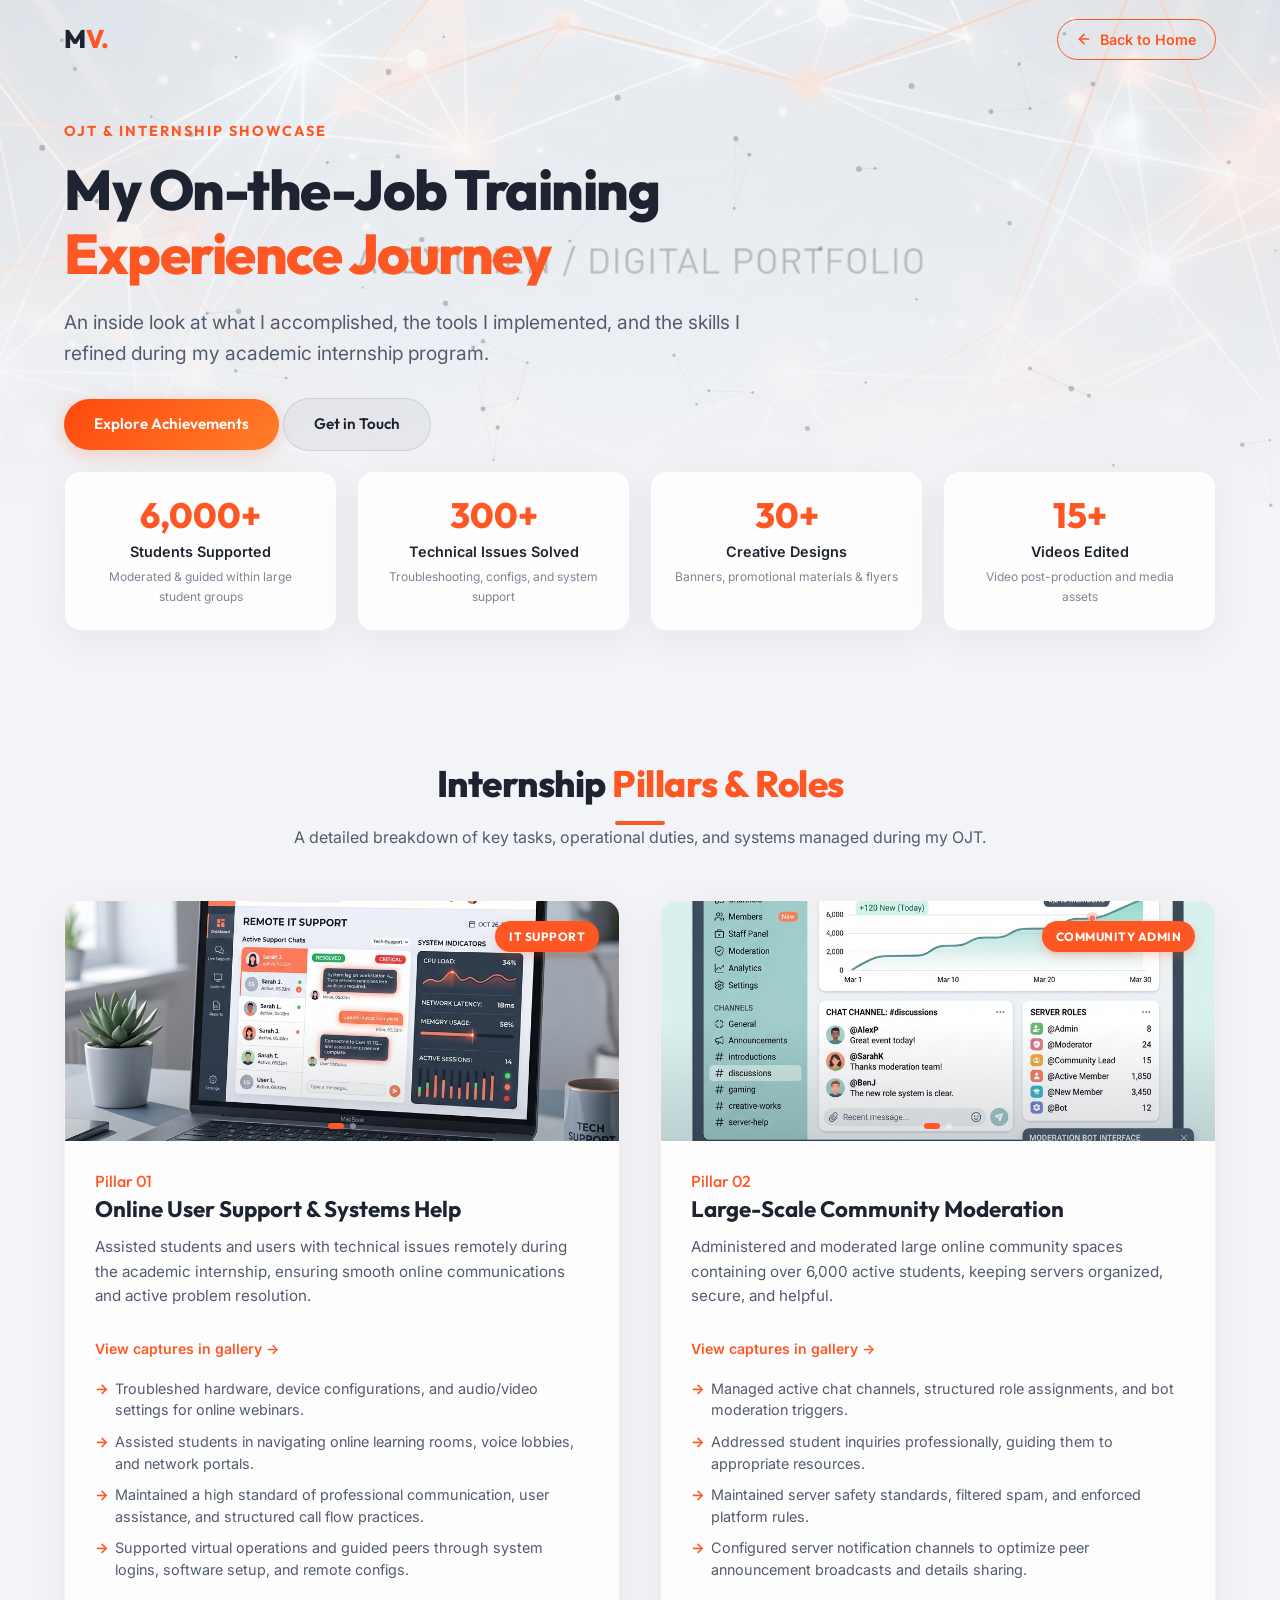
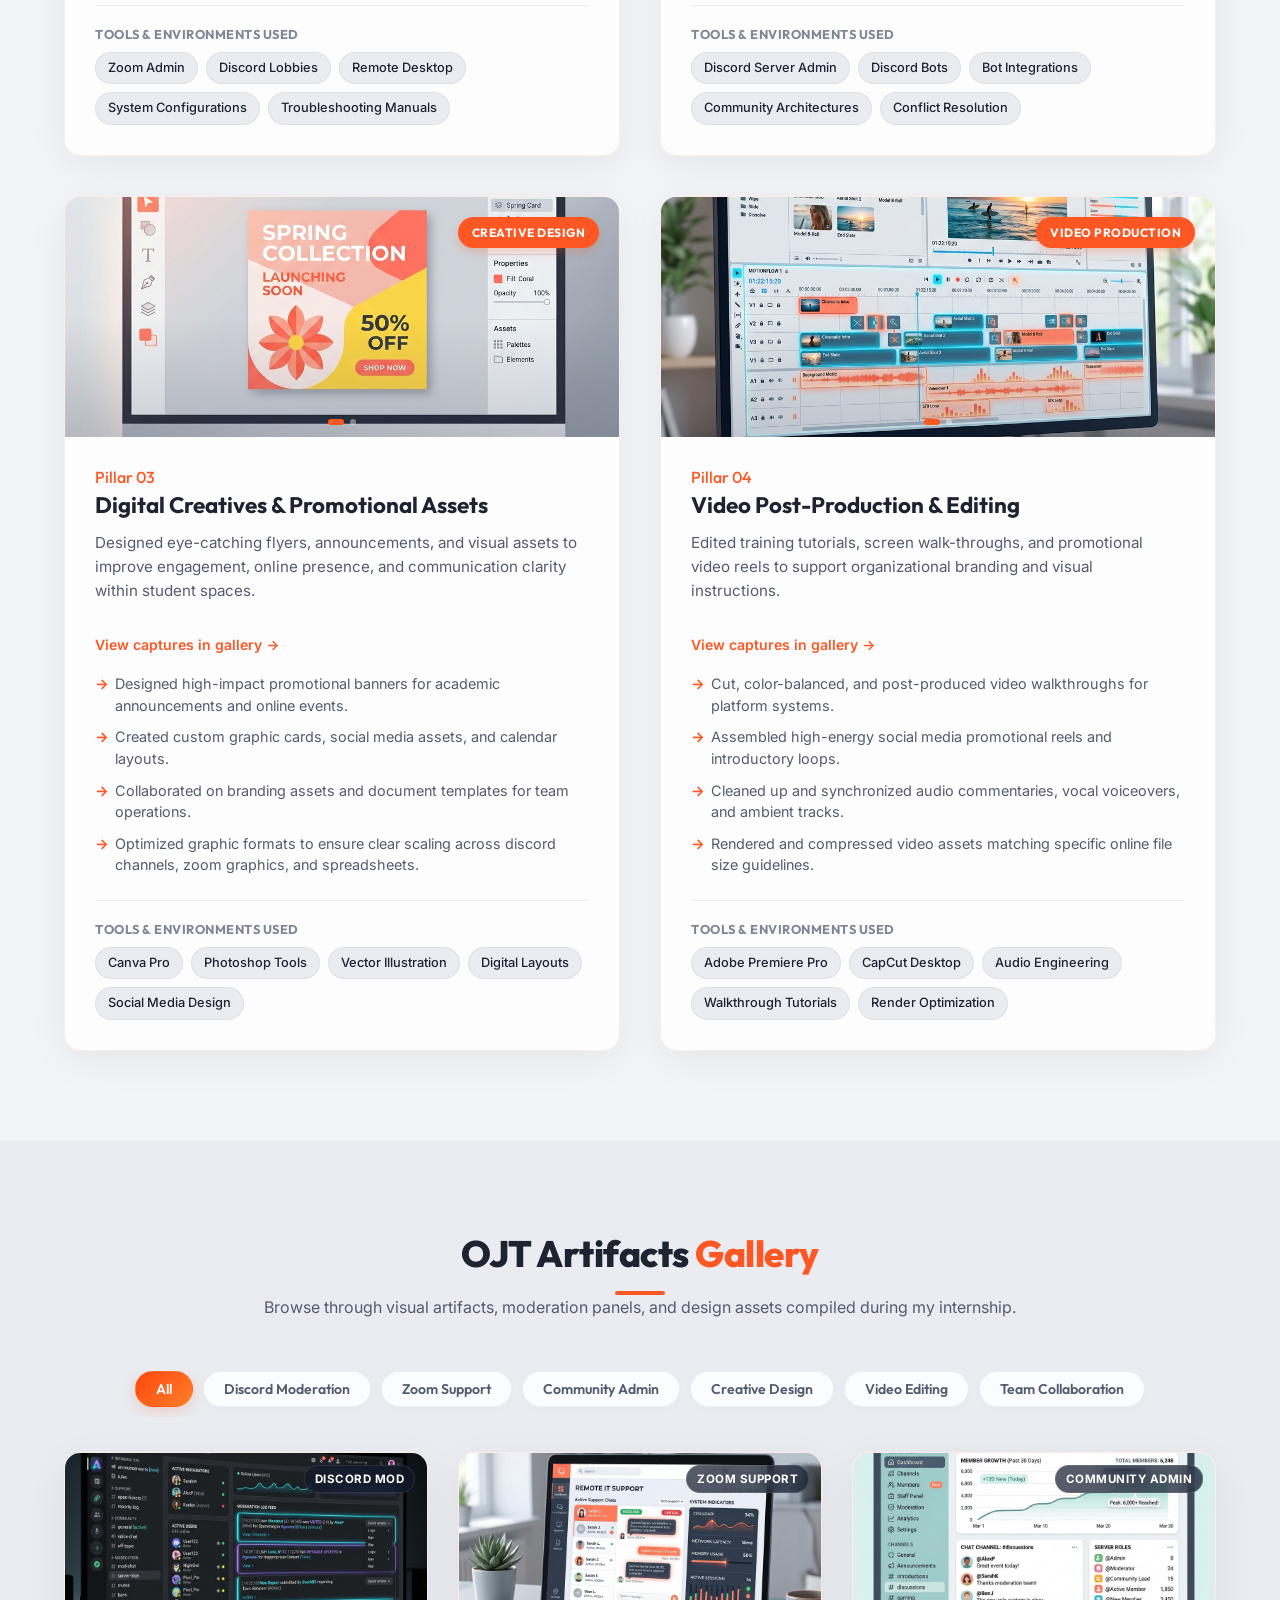
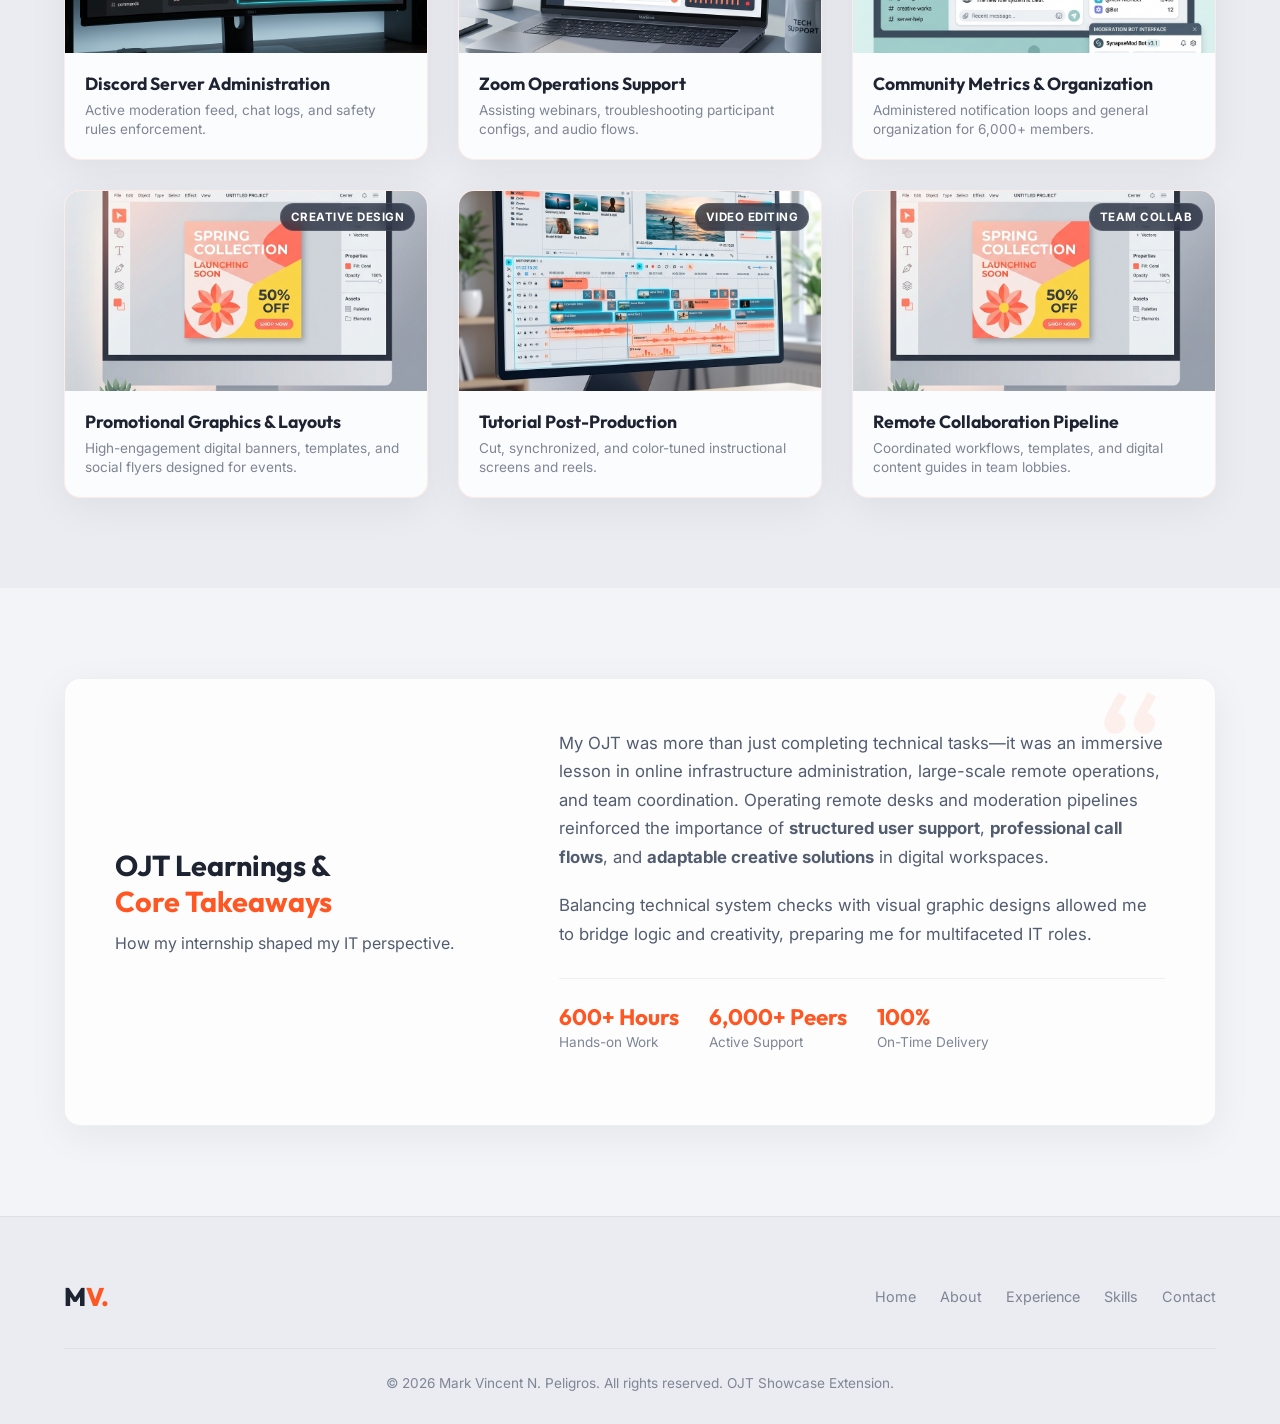
==== ojt.html @ bf48334e "Initial commit" ====
<!DOCTYPE html>
<html lang="en">

<head>
    <meta charset="UTF-8">
    <meta name="viewport" content="width=device-width, initial-scale=1.0">
    <title>OJT Experience Showcase | Mark Vincent Peligros</title>

    <!-- SEO Meta Tags -->
    <meta name="description"
        content="Detailed OJT & Internship showcase of Mark Vincent N. Peligros, featuring hands-on accomplishments in technical support, community administration, video editing, and digital design.">
    <meta name="keywords"
        content="Mark Vincent Peligros OJT, IT Internship, Technical Support OJT, Community Moderation, Cavite Video Editor, Pateros Technological College OJT">
    <meta name="author" content="Mark Vincent N. Peligros">

    <!-- Open Graph / Facebook -->
    <meta property="og:type" content="website">
    <meta property="og:url" content="https://markvincentpeligros.github.io/ojt">
    <meta property="og:title" content="OJT Experience Showcase | Mark Vincent Peligros">
    <meta property="og:description"
        content="Explore the detailed technical support, community moderation, digital creatives, and video editing OJT accomplishments of Mark Vincent Peligros.">
    <meta property="og:image" content="images/ojt_support.png">

    <!-- Google Fonts -->
    <link rel="preconnect" href="https://fonts.googleapis.com">
    <link rel="preconnect" href="https://fonts.gstatic.com" crossorigin>
    <link
        href="https://fonts.googleapis.com/css2?family=Inter:wght@300;400;500;600;700&family=Outfit:wght@400;500;600;700;800&display=swap"
        rel="stylesheet">

    <!-- Custom Stylesheet -->
    <link rel="stylesheet" href="ojt.css">

    <!-- Favicon -->
    <link rel="icon" type="image/png" href="images/favicon.png">
</head>

<body>

    <!-- Header Navigation -->
    <header class="navbar" id="main-header">
        <div class="nav-container">
            <a href="index.html#hero" class="logo">M<span>V.</span></a>
            <nav class="nav-menu">
                <a href="index.html#experience" class="btn-nav-back" id="nav-btn-back">
                    <svg xmlns="http://www.w3.org/2000/svg" viewBox="0 0 24 24" fill="none" stroke="currentColor"
                        stroke-width="2.5" stroke-linecap="round" stroke-linejoin="round">
                        <line x1="19" y1="12" x2="5" y2="12"></line>
                        <polyline points="12 19 5 12 12 5"></polyline>
                    </svg>
                    Back to Home
                </a>
            </nav>
        </div>
    </header>

    <!-- Main Content -->
    <main>

        <!-- Hero Section -->
        <section id="hero" class="hero-section">
            <div class="hero-bg-overlay"></div>
            <!-- Canvas for Interactive Constellation Nodes (Light theme adaptive) -->
            <canvas id="particles-canvas" class="hero-particles light-canvas"></canvas>

            <div class="container hero-content">
                <div class="scroll-reveal reveal-up">
                    <p class="hero-meta">OJT & INTERNSHIP SHOWCASE</p>
                    <h1 class="hero-title">My On-the-Job Training <br><span class="accent-text">Experience
                            Journey</span></h1>
                    <p class="hero-lead">An inside look at what I accomplished, the tools I implemented, and the skills
                        I refined during my academic internship program.</p>
                    <div class="hero-buttons">
                        <a href="#showcase" class="btn btn-primary" id="btn-explore-ojt">Explore Achievements</a>
                        <a href="index.html#contact" class="btn btn-secondary" id="btn-contact-me">Get in Touch</a>
                    </div>
                </div>
            </div>
        </section>

        <!-- Quick Stats Dashboard -->
        <section class="stats-dashboard">
            <div class="container">
                <div class="stats-grid scroll-reveal reveal-up delay-1">
                    <div class="stat-card">
                        <div class="stat-num">6,000+</div>
                        <div class="stat-label">Students Supported</div>
                        <div class="stat-desc">Moderated & guided within large student groups</div>
                    </div>
                    <div class="stat-card">
                        <div class="stat-num">300+</div>
                        <div class="stat-label">Technical Issues Solved</div>
                        <div class="stat-desc">Troubleshooting, configs, and system support</div>
                    </div>
                    <div class="stat-card">
                        <div class="stat-num">30+</div>
                        <div class="stat-label">Creative Designs</div>
                        <div class="stat-desc">Banners, promotional materials & flyers</div>
                    </div>
                    <div class="stat-card">
                        <div class="stat-num">15+</div>
                        <div class="stat-label">Videos Edited</div>
                        <div class="stat-desc">Video post-production and media assets</div>
                    </div>
                </div>
            </div>
        </section>

        <!-- OJT Pillars Showcase -->
        <section id="showcase" class="section-padding">
            <!-- Ambient Glows -->
            <div class="ambient-glow glow-orange" style="top: 20%; left: -10%;"></div>
            <div class="ambient-glow glow-blue" style="top: 50%; right: -10%;"></div>

            <div class="container">
                <div class="section-header text-center scroll-reveal reveal-up">
                    <h2 class="section-title">Internship <span class="accent-text">Pillars & Roles</span></h2>
                    <div class="title-underline"></div>
                    <p class="section-subtitle">A detailed breakdown of key tasks, operational duties, and systems
                        managed during my OJT.</p>
                </div>

                <div class="showcase-grid">
                    <!-- Pillar 1: IT Support -->
                    <div class="showcase-card scroll-reveal reveal-up">
                        <div class="card-img-wrapper mini-gallery" data-pillar="support">
                            <div class="mini-slides">
                                <img src="images/ojt-zoom-support-01.jpg" alt="Online Zoom Support Webinar"
                                    class="card-img mini-slide active"
                                    data-lightbox-src="images/ojt-zoom-support-01.jpg"
                                    data-lightbox-caption="Assisted users with device configurations and audio/video troubleshooting in Zoom.">
                                <img src="images/ojt-discord-mod-01.jpg" alt="Remote Discord Support"
                                    class="card-img mini-slide" data-lightbox-src="images/ojt-discord-mod-01.jpg"
                                    data-lightbox-caption="Guided peers through software setup and remote network troubleshooting in Discord channels.">
                            </div>
                            <div class="card-overlay"></div>
                            <span class="card-badge">IT Support</span>
                            <button class="mini-arrow prev" aria-label="Previous Slide">
                                <svg xmlns="http://www.w3.org/2000/svg" viewBox="0 0 24 24" fill="none"
                                    stroke="currentColor" stroke-width="2.5">
                                    <polyline points="15 18 9 12 15 6"></polyline>
                                </svg>
                            </button>
                            <button class="mini-arrow next" aria-label="Next Slide">
                                <svg xmlns="http://www.w3.org/2000/svg" viewBox="0 0 24 24" fill="none"
                                    stroke="currentColor" stroke-width="2.5">
                                    <polyline points="9 18 15 12 9 6"></polyline>
                                </svg>
                            </button>
                            <div class="mini-dots">
                                <span class="mini-dot active" data-index="0"></span>
                                <span class="mini-dot" data-index="1"></span>
                            </div>
                        </div>
                        <div class="card-body">
                            <h3><span>Pillar 01</span>Online User Support & Systems Help</h3>
                            <p class="card-desc">Assisted students and users with technical issues remotely during the
                                academic internship, ensuring smooth online communications and active problem
                                resolution.</p>
                            <div class="gallery-action-link-wrapper">
                                <a href="#ojt-gallery" class="view-gallery-link" data-filter="zoom-support">View
                                    captures in gallery →</a>
                            </div>

                            <ul class="card-details-list">
                                <li>Troubleshed hardware, device configurations, and audio/video settings for online
                                    webinars.</li>
                                <li>Assisted students in navigating online learning rooms, voice lobbies, and network
                                    portals.</li>
                                <li>Maintained a high standard of professional communication, user assistance, and
                                    structured call flow practices.</li>
                                <li>Supported virtual operations and guided peers through system logins, software setup,
                                    and remote configs.</li>
                            </ul>

                            <div class="card-tools">
                                <h4>Tools & Environments Used</h4>
                                <div class="tools-shelf">
                                    <span class="tool-chip">Zoom Admin</span>
                                    <span class="tool-chip">Discord Lobbies</span>
                                    <span class="tool-chip">Remote Desktop</span>
                                    <span class="tool-chip">System Configurations</span>
                                    <span class="tool-chip">Troubleshooting Manuals</span>
                                </div>
                            </div>
                        </div>
                    </div>

                    <!-- Pillar 2: Community Moderation -->
                    <div class="showcase-card scroll-reveal reveal-up delay-1">
                        <div class="card-img-wrapper mini-gallery" data-pillar="community">
                            <div class="mini-slides">
                                <img src="images/ojt-community-admin-01.jpg" alt="Student Community Admin Dashboard"
                                    class="card-img mini-slide active"
                                    data-lightbox-src="images/ojt-community-admin-01.jpg"
                                    data-lightbox-caption="Moderated online servers, keeping communication organized, secure, and helpful for 6,000+ students.">
                                <img src="images/ojt-discord-mod-01.jpg" alt="Discord Bot Configurations"
                                    class="card-img mini-slide" data-lightbox-src="images/ojt-discord-mod-01.jpg"
                                    data-lightbox-caption="Configured bot integration triggers and role-based notification channels.">
                            </div>
                            <div class="card-overlay"></div>
                            <span class="card-badge">Community Admin</span>
                            <button class="mini-arrow prev" aria-label="Previous Slide">
                                <svg xmlns="http://www.w3.org/2000/svg" viewBox="0 0 24 24" fill="none"
                                    stroke="currentColor" stroke-width="2.5">
                                    <polyline points="15 18 9 12 15 6"></polyline>
                                </svg>
                            </button>
                            <button class="mini-arrow next" aria-label="Next Slide">
                                <svg xmlns="http://www.w3.org/2000/svg" viewBox="0 0 24 24" fill="none"
                                    stroke="currentColor" stroke-width="2.5">
                                    <polyline points="9 18 15 12 9 6"></polyline>
                                </svg>
                            </button>
                            <div class="mini-dots">
                                <span class="mini-dot active" data-index="0"></span>
                                <span class="mini-dot" data-index="1"></span>
                            </div>
                        </div>
                        <div class="card-body">
                            <h3><span>Pillar 02</span>Large-Scale Community Moderation</h3>
                            <p class="card-desc">Administered and moderated large online community spaces containing
                                over 6,000 active students, keeping servers organized, secure, and helpful.</p>
                            <div class="gallery-action-link-wrapper">
                                <a href="#ojt-gallery" class="view-gallery-link" data-filter="discord-mod">View captures
                                    in gallery →</a>
                            </div>

                            <ul class="card-details-list">
                                <li>Managed active chat channels, structured role assignments, and bot moderation
                                    triggers.</li>
                                <li>Addressed student inquiries professionally, guiding them to appropriate resources.
                                </li>
                                <li>Maintained server safety standards, filtered spam, and enforced platform rules.</li>
                                <li>Configured server notification channels to optimize peer announcement broadcasts and
                                    details sharing.</li>
                            </ul>

                            <div class="card-tools">
                                <h4>Tools & Environments Used</h4>
                                <div class="tools-shelf">
                                    <span class="tool-chip">Discord Server Admin</span>
                                    <span class="tool-chip">Discord Bots</span>
                                    <span class="tool-chip">Bot Integrations</span>
                                    <span class="tool-chip">Community Architectures</span>
                                    <span class="tool-chip">Conflict Resolution</span>
                                </div>
                            </div>
                        </div>
                    </div>

                    <!-- Pillar 3: Digital Creatives -->
                    <div class="showcase-card scroll-reveal reveal-up">
                        <div class="card-img-wrapper mini-gallery" data-pillar="creative">
                            <div class="mini-slides">
                                <img src="images/ojt-creative-design-01.jpg" alt="Digital Branding & Layout design"
                                    class="card-img mini-slide active"
                                    data-lightbox-src="images/ojt-creative-design-01.jpg"
                                    data-lightbox-caption="Designed high-impact visual banners, promotional announcements, and graphic layouts.">
                                <img src="images/ojt-team-collab-01.jpg" alt="Remote Team Branding Workspace"
                                    class="card-img mini-slide" data-lightbox-src="images/ojt-team-collab-01.jpg"
                                    data-lightbox-caption="Collaborated with team members to align visual styles and design guidelines.">
                            </div>
                            <div class="card-overlay"></div>
                            <span class="card-badge">Creative Design</span>
                            <button class="mini-arrow prev" aria-label="Previous Slide">
                                <svg xmlns="http://www.w3.org/2000/svg" viewBox="0 0 24 24" fill="none"
                                    stroke="currentColor" stroke-width="2.5">
                                    <polyline points="15 18 9 12 15 6"></polyline>
                                </svg>
                            </button>
                            <button class="mini-arrow next" aria-label="Next Slide">
                                <svg xmlns="http://www.w3.org/2000/svg" viewBox="0 0 24 24" fill="none"
                                    stroke="currentColor" stroke-width="2.5">
                                    <polyline points="9 18 15 12 9 6"></polyline>
                                </svg>
                            </button>
                            <div class="mini-dots">
                                <span class="mini-dot active" data-index="0"></span>
                                <span class="mini-dot" data-index="1"></span>
                            </div>
                        </div>
                        <div class="card-body">
                            <h3><span>Pillar 03</span>Digital Creatives & Promotional Assets</h3>
                            <p class="card-desc">Designed eye-catching flyers, announcements, and visual assets to
                                improve engagement, online presence, and communication clarity within student spaces.
                            </p>
                            <div class="gallery-action-link-wrapper">
                                <a href="#ojt-gallery" class="view-gallery-link" data-filter="creative-design">View
                                    captures in gallery →</a>
                            </div>

                            <ul class="card-details-list">
                                <li>Designed high-impact promotional banners for academic announcements and online
                                    events.</li>
                                <li>Created custom graphic cards, social media assets, and calendar layouts.</li>
                                <li>Collaborated on branding assets and document templates for team operations.</li>
                                <li>Optimized graphic formats to ensure clear scaling across discord channels, zoom
                                    graphics, and spreadsheets.</li>
                            </ul>

                            <div class="card-tools">
                                <h4>Tools & Environments Used</h4>
                                <div class="tools-shelf">
                                    <span class="tool-chip">Canva Pro</span>
                                    <span class="tool-chip">Photoshop Tools</span>
                                    <span class="tool-chip">Vector Illustration</span>
                                    <span class="tool-chip">Digital Layouts</span>
                                    <span class="tool-chip">Social Media Design</span>
                                </div>
                            </div>
                        </div>
                    </div>

                    <!-- Pillar 4: Video Production -->
                    <div class="showcase-card scroll-reveal reveal-up delay-1">
                        <div class="card-img-wrapper mini-gallery" data-pillar="video">
                            <div class="mini-slides">
                                <img src="images/ojt-video-editing-01.jpg" alt="Adobe Premiere Editing Timeline"
                                    class="card-img mini-slide active"
                                    data-lightbox-src="images/ojt-video-editing-01.jpg"
                                    data-lightbox-caption="Assembled, cut, and post-produced instructional system walkthrough tutorials.">
                                <img src="images/ojt-creative-design-01.jpg" alt="Video Layout & Overlays Design"
                                    class="card-img mini-slide" data-lightbox-src="images/ojt-creative-design-01.jpg"
                                    data-lightbox-caption="Designed high-quality video intros, outro cards, and graphical assets.">
                            </div>
                            <div class="card-overlay"></div>
                            <span class="card-badge">Video Production</span>
                            <button class="mini-arrow prev" aria-label="Previous Slide">
                                <svg xmlns="http://www.w3.org/2000/svg" viewBox="0 0 24 24" fill="none"
                                    stroke="currentColor" stroke-width="2.5">
                                    <polyline points="15 18 9 12 15 6"></polyline>
                                </svg>
                            </button>
                            <button class="mini-arrow next" aria-label="Next Slide">
                                <svg xmlns="http://www.w3.org/2000/svg" viewBox="0 0 24 24" fill="none"
                                    stroke="currentColor" stroke-width="2.5">
                                    <polyline points="9 18 15 12 9 6"></polyline>
                                </svg>
                            </button>
                            <div class="mini-dots">
                                <span class="mini-dot active" data-index="0"></span>
                                <span class="mini-dot" data-index="1"></span>
                            </div>
                        </div>
                        <div class="card-body">
                            <h3><span>Pillar 04</span>Video Post-Production & Editing</h3>
                            <p class="card-desc">Edited training tutorials, screen walk-throughs, and promotional video
                                reels to support organizational branding and visual instructions.</p>
                            <div class="gallery-action-link-wrapper">
                                <a href="#ojt-gallery" class="view-gallery-link" data-filter="video-editing">View
                                    captures in gallery →</a>
                            </div>

                            <ul class="card-details-list">
                                <li>Cut, color-balanced, and post-produced video walkthroughs for platform systems.</li>
                                <li>Assembled high-energy social media promotional reels and introductory loops.</li>
                                <li>Cleaned up and synchronized audio commentaries, vocal voiceovers, and ambient
                                    tracks.</li>
                                <li>Rendered and compressed video assets matching specific online file size guidelines.
                                </li>
                            </ul>

                            <div class="card-tools">
                                <h4>Tools & Environments Used</h4>
                                <div class="tools-shelf">
                                    <span class="tool-chip">Adobe Premiere Pro</span>
                                    <span class="tool-chip">CapCut Desktop</span>
                                    <span class="tool-chip">Audio Engineering</span>
                                    <span class="tool-chip">Walkthrough Tutorials</span>
                                    <span class="tool-chip">Render Optimization</span>
                                </div>
                            </div>
                        </div>
                    </div>
                </div>
            </div>
        </section>

        <!-- Unified OJT Artifacts Gallery -->
        <section id="ojt-gallery" class="section-padding section-alt-bg scroll-reveal reveal-up">
            <div class="container">
                <div class="section-header text-center">
                    <h2 class="section-title">OJT Artifacts <span class="accent-text">Gallery</span></h2>
                    <div class="title-underline"></div>
                    <p class="section-subtitle">Browse through visual artifacts, moderation panels, and design assets
                        compiled during my internship.</p>
                </div>

                <!-- Filter Chips Row -->
                <div class="gallery-filters-wrapper">
                    <div class="gallery-filters">
                        <button class="filter-chip active" data-filter="all">All</button>
                        <button class="filter-chip" data-filter="discord-mod">Discord Moderation</button>
                        <button class="filter-chip" data-filter="zoom-support">Zoom Support</button>
                        <button class="filter-chip" data-filter="community-admin">Community Admin</button>
                        <button class="filter-chip" data-filter="creative-design">Creative Design</button>
                        <button class="filter-chip" data-filter="video-editing">Video Editing</button>
                        <button class="filter-chip" data-filter="team-collab">Team Collaboration</button>
                    </div>
                </div>

                <!-- Gallery Grid -->
                <div class="gallery-grid">
                    <!-- Item 1: Discord Mod -->
                    <div class="gallery-card" data-category="discord-mod"
                        data-lightbox-src="images/ojt-discord-mod-01.jpg"
                        data-lightbox-caption="Active moderation feed, chat logs, and safety rules enforcement in large student channels.">
                        <div class="gallery-img-box">
                            <img src="images/ojt-discord-mod-01.jpg" alt="Discord Moderation Dashboard">
                            <div class="gallery-hover-overlay">
                                <span class="gallery-zoom-icon">
                                    <svg xmlns="http://www.w3.org/2000/svg" viewBox="0 0 24 24" fill="none"
                                        stroke="currentColor" stroke-width="2.5" class="svg-zoom">
                                        <circle cx="11" cy="11" r="8"></circle>
                                        <line x1="21" y1="21" x2="16.65" y2="16.65"></line>
                                        <line x1="11" y1="8" x2="11" y2="14"></line>
                                        <line x1="8" y1="11" x2="14" y2="11"></line>
                                    </svg>
                                </span>
                            </div>
                            <span class="gallery-card-badge">Discord Mod</span>
                        </div>
                        <div class="gallery-card-caption">
                            <h3>Discord Server Administration</h3>
                            <p>Active moderation feed, chat logs, and safety rules enforcement.</p>
                        </div>
                    </div>

                    <!-- Item 2: Zoom Support -->
                    <div class="gallery-card" data-category="zoom-support"
                        data-lightbox-src="images/ojt-zoom-support-01.jpg"
                        data-lightbox-caption="Assisting webinars, troubleshooting participant configs, and optimizing audio-video flows.">
                        <div class="gallery-img-box">
                            <img src="images/ojt-zoom-support-01.jpg" alt="Zoom Remote Support Webinar">
                            <div class="gallery-hover-overlay">
                                <span class="gallery-zoom-icon">
                                    <svg xmlns="http://www.w3.org/2000/svg" viewBox="0 0 24 24" fill="none"
                                        stroke="currentColor" stroke-width="2.5" class="svg-zoom">
                                        <circle cx="11" cy="11" r="8"></circle>
                                        <line x1="21" y1="21" x2="16.65" y2="16.65"></line>
                                        <line x1="11" y1="8" x2="11" y2="14"></line>
                                        <line x1="8" y1="11" x2="14" y2="11"></line>
                                    </svg>
                                </span>
                            </div>
                            <span class="gallery-card-badge">Zoom Support</span>
                        </div>
                        <div class="gallery-card-caption">
                            <h3>Zoom Operations Support</h3>
                            <p>Assisting webinars, troubleshooting participant configs, and audio flows.</p>
                        </div>
                    </div>

                    <!-- Item 3: Community Admin -->
                    <div class="gallery-card" data-category="community-admin"
                        data-lightbox-src="images/ojt-community-admin-01.jpg"
                        data-lightbox-caption="Administered server configurations, roles, and automated notifications for 6,000+ students.">
                        <div class="gallery-img-box">
                            <img src="images/ojt-community-admin-01.jpg" alt="Student Community Admin Panel">
                            <div class="gallery-hover-overlay">
                                <span class="gallery-zoom-icon">
                                    <svg xmlns="http://www.w3.org/2000/svg" viewBox="0 0 24 24" fill="none"
                                        stroke="currentColor" stroke-width="2.5" class="svg-zoom">
                                        <circle cx="11" cy="11" r="8"></circle>
                                        <line x1="21" y1="21" x2="16.65" y2="16.65"></line>
                                        <line x1="11" y1="8" x2="11" y2="14"></line>
                                        <line x1="8" y1="11" x2="14" y2="11"></line>
                                    </svg>
                                </span>
                            </div>
                            <span class="gallery-card-badge">Community Admin</span>
                        </div>
                        <div class="gallery-card-caption">
                            <h3>Community Metrics & Organization</h3>
                            <p>Administered notification loops and general organization for 6,000+ members.</p>
                        </div>
                    </div>

                    <!-- Item 4: Creative Design -->
                    <div class="gallery-card" data-category="creative-design"
                        data-lightbox-src="images/ojt-creative-design-01.jpg"
                        data-lightbox-caption="Designing eye-catching banners, promotional announcements, and graphic layouts.">
                        <div class="gallery-img-box">
                            <img src="images/ojt-creative-design-01.jpg" alt="Academic Banner Layout in Canva">
                            <div class="gallery-hover-overlay">
                                <span class="gallery-zoom-icon">
                                    <svg xmlns="http://www.w3.org/2000/svg" viewBox="0 0 24 24" fill="none"
                                        stroke="currentColor" stroke-width="2.5" class="svg-zoom">
                                        <circle cx="11" cy="11" r="8"></circle>
                                        <line x1="21" y1="21" x2="16.65" y2="16.65"></line>
                                        <line x1="11" y1="8" x2="11" y2="14"></line>
                                        <line x1="8" y1="11" x2="14" y2="11"></line>
                                    </svg>
                                </span>
                            </div>
                            <span class="gallery-card-badge">Creative Design</span>
                        </div>
                        <div class="gallery-card-caption">
                            <h3>Promotional Graphics & Layouts</h3>
                            <p>High-engagement digital banners, templates, and social flyers designed for events.</p>
                        </div>
                    </div>

                    <!-- Item 5: Video Editing -->
                    <div class="gallery-card" data-category="video-editing"
                        data-lightbox-src="images/ojt-video-editing-01.jpg"
                        data-lightbox-caption="Editing tutorials, platform walk-throughs, and introductory visual reels.">
                        <div class="gallery-img-box">
                            <img src="images/ojt-video-editing-01.jpg" alt="Video Walkthrough post-production">
                            <div class="gallery-hover-overlay">
                                <span class="gallery-zoom-icon">
                                    <svg xmlns="http://www.w3.org/2000/svg" viewBox="0 0 24 24" fill="none"
                                        stroke="currentColor" stroke-width="2.5" class="svg-zoom">
                                        <circle cx="11" cy="11" r="8"></circle>
                                        <line x1="21" y1="21" x2="16.65" y2="16.65"></line>
                                        <line x1="11" y1="8" x2="11" y2="14"></line>
                                        <line x1="8" y1="11" x2="14" y2="11"></line>
                                    </svg>
                                </span>
                            </div>
                            <span class="gallery-card-badge">Video Editing</span>
                        </div>
                        <div class="gallery-card-caption">
                            <h3>Tutorial Post-Production</h3>
                            <p>Cut, synchronized, and color-tuned instructional screens and reels.</p>
                        </div>
                    </div>

                    <!-- Item 6: Team Collab -->
                    <div class="gallery-card" data-category="team-collab"
                        data-lightbox-src="images/ojt-team-collab-01.jpg"
                        data-lightbox-caption="Collaborated with teams in online environments, syncing workflows, documentation, and digital guides.">
                        <div class="gallery-img-box">
                            <img src="images/ojt-team-collab-01.jpg" alt="Virtual whiteboard and collaboration session">
                            <div class="gallery-hover-overlay">
                                <span class="gallery-zoom-icon">
                                    <svg xmlns="http://www.w3.org/2000/svg" viewBox="0 0 24 24" fill="none"
                                        stroke="currentColor" stroke-width="2.5" class="svg-zoom">
                                        <circle cx="11" cy="11" r="8"></circle>
                                        <line x1="21" y1="21" x2="16.65" y2="16.65"></line>
                                        <line x1="11" y1="8" x2="11" y2="14"></line>
                                        <line x1="8" y1="11" x2="14" y2="11"></line>
                                    </svg>
                                </span>
                            </div>
                            <span class="gallery-card-badge">Team Collab</span>
                        </div>
                        <div class="gallery-card-caption">
                            <h3>Remote Collaboration Pipeline</h3>
                            <p>Coordinated workflows, templates, and digital content guides in team lobbies.</p>
                        </div>
                    </div>
                </div>
            </div>
        </section>

        <!-- Impact & Learnings -->
        <section class="section-padding">
            <div class="container">
                <div class="impact-card scroll-reveal reveal-up">
                    <span class="impact-quote-icon">“</span>
                    <div class="impact-grid">
                        <div class="impact-left">
                            <h3>OJT Learnings & <br><span class="accent-text">Core Takeaways</span></h3>
                            <p class="section-subtitle" style="margin-top: 5px;">How my internship shaped my IT
                                perspective.</p>
                        </div>
                        <div class="impact-right">
                            <p>My OJT was more than just completing technical tasks—it was an immersive lesson in online
                                infrastructure administration, large-scale remote operations, and team coordination.
                                Operating remote desks and moderation pipelines reinforced the importance of
                                <strong>structured user support</strong>, <strong>professional call flows</strong>, and
                                <strong>adaptable creative solutions</strong> in digital workspaces.
                            </p>
                            <p>Balancing technical system checks with visual graphic designs allowed me to bridge logic
                                and creativity, preparing me for multifaceted IT roles.</p>

                            <div class="impact-stats-row">
                                <div class="impact-stat-item">
                                    <h4>600+ Hours</h4>
                                    <p>Hands-on Work</p>
                                </div>
                                <div class="impact-stat-item">
                                    <h4>6,000+ Peers</h4>
                                    <p>Active Support</p>
                                </div>
                                <div class="impact-stat-item">
                                    <h4>100%</h4>
                                    <p>On-Time Delivery</p>
                                </div>
                            </div>
                        </div>
                    </div>
                </div>
            </div>
        </section>

    </main>

    <!-- Footer -->
    <footer class="main-footer">
        <div class="container">
            <div class="footer-content">
                <a href="index.html#hero" class="logo">M<span>V.</span></a>
                <nav class="footer-nav">
                    <ul>
                        <li><a href="index.html#hero">Home</a></li>
                        <li><a href="index.html#about">About</a></li>
                        <li><a href="index.html#experience">Experience</a></li>
                        <li><a href="index.html#skills">Skills</a></li>
                        <li><a href="index.html#contact">Contact</a></li>
                    </ul>
                </nav>
            </div>
            <div class="footer-bottom">
                <p>&copy; 2026 Mark Vincent N. Peligros. All rights reserved. OJT Showcase Extension.</p>
            </div>
        </div>
    </footer>

    <!-- Photo Lightbox Modal (Preview-Only, No Download) -->
    <div id="photo-lightbox" class="modal-overlay">
        <div class="modal-box lightbox-modal-box">
            <button id="close-lightbox-btn" class="close-btn" aria-label="Close Lightbox">
                <svg xmlns="http://www.w3.org/2000/svg" viewBox="0 0 24 24" fill="none" stroke="currentColor"
                    stroke-width="2.5" class="close-icon">
                    <line x1="18" y1="6" x2="6" y2="18"></line>
                    <line x1="6" y1="6" x2="18" y2="18"></line>
                </svg>
            </button>

            <div class="lightbox-content-box">
                <div class="lightbox-img-wrapper">
                    <img id="lightbox-img" src="" alt="OJT Capture Preview">

                    <button class="lightbox-arrow prev" aria-label="Previous Photo">
                        <svg xmlns="http://www.w3.org/2000/svg" viewBox="0 0 24 24" fill="none" stroke="currentColor"
                            stroke-width="3" class="arrow-svg">
                            <polyline points="15 18 9 12 15 6"></polyline>
                        </svg>
                    </button>
                    <button class="lightbox-arrow next" aria-label="Next Photo">
                        <svg xmlns="http://www.w3.org/2000/svg" viewBox="0 0 24 24" fill="none" stroke="currentColor"
                            stroke-width="3" class="arrow-svg">
                            <polyline points="9 18 15 12 9 6"></polyline>
                        </svg>
                    </button>
                </div>

                <div class="lightbox-info-pane">
                    <span id="lightbox-badge" class="gallery-card-badge">Badge</span>
                    <span id="lightbox-index" class="lightbox-index">1 of 6</span>
                    <p id="lightbox-caption" class="lightbox-caption">Photo Caption details</p>
                </div>
            </div>
        </div>
    </div>

    <!-- Adapt script.js logic -->
    <script src="script.js"></script>
</body>

</html>
---- ojt.css ----
/* ==========================================================================
   OJT SHOWCASE DESIGN SYSTEM (Light slate glassmorphic extension)
   ========================================================================== */
:root {
    /* Sleek light mode palette */
    --color-bg-deep: hsl(220, 25%, 96%);
    --color-bg-card: rgba(255, 255, 255, 0.82); /* Pure white glass bg */
    --color-bg-alt: hsl(220, 20%, 93%);
    --color-accent: hsl(14, 100%, 57%); /* Vibrant brand Coral/Orange */
    --color-accent-hover: hsl(14, 100%, 50%);
    --color-accent-glow: hsla(14, 100%, 57%, 0.12);
    --color-text-primary: hsl(220, 25%, 15%); /* Sleek slate-dark gray */
    --color-text-secondary: hsl(220, 15%, 38%);
    --color-text-muted: hsl(220, 10%, 54%);
    --color-border: rgba(15, 23, 42, 0.06);
    --color-border-active: rgba(255, 87, 34, 0.35);
    --color-border-tinted: rgba(255, 87, 34, 0.1);
    
    /* Premium Shadows & Blurs */
    --card-backdrop-blur: blur(20px) saturate(140%);
    --card-shadow: 0 10px 40px rgba(15, 23, 42, 0.06);
    --card-glow-shadow: 0 12px 40px rgba(255, 87, 34, 0.14), 0 0 15px rgba(255, 87, 34, 0.04);
    
    /* Typography & Variables */
    --font-heading: 'Outfit', sans-serif;
    --font-body: 'Inter', sans-serif;
    --transition-smooth: all 0.4s cubic-bezier(0.16, 1, 0.3, 1);
    --transition-fast: all 0.2s ease;
    --border-radius-sm: 8px;
    --border-radius-md: 16px;
    --border-radius-lg: 24px;
    --container-max-width: 1200px;
    --header-height: 80px;
}

/* ==========================================================================
   RESET & BASE STYLES
   ========================================================================== */
*, *::before, *::after {
    box-sizing: border-box;
    margin: 0;
    padding: 0;
    overflow-wrap: break-word;
}

html {
    scroll-behavior: smooth;
    font-size: 16px;
    background-color: var(--color-bg-deep);
}

body {
    font-family: var(--font-body);
    color: var(--color-text-secondary);
    background-color: var(--color-bg-deep);
    line-height: 1.6;
    overflow-x: hidden;
    -webkit-font-smoothing: antialiased;
}

h1, h2, h3, h4, h5, h6 {
    font-family: var(--font-heading);
    color: var(--color-text-primary);
    font-weight: 700;
    line-height: 1.25;
}

a {
    color: inherit;
    text-decoration: none;
    transition: var(--transition-fast);
}

ul {
    list-style: none;
}

img {
    max-width: 100%;
    height: auto;
    display: block;
}

.container {
    width: 100%;
    max-width: var(--container-max-width);
    margin: 0 auto;
    padding: 0 24px;
}

.section-padding {
    padding: 90px 0;
}

.section-alt-bg {
    background-color: var(--color-bg-alt);
}

.text-center {
    text-align: center;
}

.accent-text {
    color: var(--color-accent);
}

/* Ambient glow system for light theme */
.ambient-glow {
    position: absolute;
    width: 400px;
    height: 400px;
    border-radius: 50%;
    filter: blur(100px);
    z-index: -1;
    pointer-events: none;
    opacity: 0.25;
}

.glow-orange {
    background: radial-gradient(circle, var(--color-accent) 0%, transparent 70%);
}

.glow-blue {
    background: radial-gradient(circle, hsl(200, 100%, 75%) 0%, transparent 70%);
}

/* ==========================================================================
   BUTTONS
   ========================================================================== */
.btn {
    display: inline-flex;
    align-items: center;
    justify-content: center;
    padding: 13px 30px;
    font-family: var(--font-heading);
    font-size: 0.95rem;
    font-weight: 600;
    border-radius: 50px;
    cursor: pointer;
    transition: var(--transition-smooth);
    border: 2px solid transparent;
}

.btn-primary {
    background: linear-gradient(135deg, hsl(14, 100%, 53%) 0%, hsl(24, 100%, 58%) 100%);
    color: white;
    box-shadow: 0 4px 18px rgba(255, 87, 34, 0.25);
    border: none;
}

.btn-primary:hover {
    background: linear-gradient(135deg, hsl(14, 100%, 58%) 0%, hsl(24, 100%, 63%) 100%);
    transform: translateY(-2px);
    box-shadow: 0 6px 22px rgba(255, 87, 34, 0.45);
}

.btn-secondary {
    background-color: rgba(15, 23, 42, 0.04);
    backdrop-filter: blur(8px);
    -webkit-backdrop-filter: blur(8px);
    color: var(--color-text-primary);
    border: 1px solid rgba(15, 23, 42, 0.1);
}

.btn-secondary:hover {
    background-color: rgba(15, 23, 42, 0.08);
    border-color: rgba(15, 23, 42, 0.2);
    transform: translateY(-2px);
    box-shadow: 0 4px 15px rgba(15, 23, 42, 0.03);
}

/* ==========================================================================
   HEADER NAVIGATION
   ========================================================================== */
.navbar {
    position: fixed;
    top: 0;
    left: 0;
    width: 100%;
    height: var(--header-height);
    z-index: 1000;
    display: flex;
    align-items: center;
    transition: var(--transition-smooth);
    border-bottom: 1px solid transparent;
}

.navbar.scrolled {
    background-color: rgba(255, 255, 255, 0.85);
    backdrop-filter: blur(12px);
    -webkit-backdrop-filter: blur(12px);
    height: 70px;
    border-bottom: 1px solid var(--color-border);
    box-shadow: 0 4px 20px rgba(15, 23, 42, 0.03);
}

.nav-container {
    width: 100%;
    max-width: var(--container-max-width);
    margin: 0 auto;
    padding: 0 24px;
    display: flex;
    align-items: center;
    justify-content: space-between;
}

.logo {
    font-family: var(--font-heading);
    font-size: 1.6rem;
    font-weight: 800;
    color: var(--color-text-primary);
    letter-spacing: -0.5px;
}

.logo span {
    color: var(--color-accent);
}

.nav-menu ul {
    display: flex;
    gap: 32px;
}

.nav-link {
    font-family: var(--font-heading);
    font-size: 0.95rem;
    font-weight: 500;
    color: var(--color-text-secondary);
    position: relative;
    padding: 8px 0;
}

.nav-link::after {
    content: '';
    position: absolute;
    bottom: 0;
    left: 0;
    width: 0;
    height: 2px;
    background-color: var(--color-accent);
    transition: var(--transition-smooth);
}

.nav-link:hover, .nav-link.active {
    color: var(--color-text-primary);
}

.nav-link:hover::after {
    width: 100%;
}

.btn-nav-back {
    display: inline-flex;
    align-items: center;
    gap: 8px;
    font-size: 0.9rem;
    font-weight: 600;
    color: var(--color-accent);
    border: 1px solid var(--color-accent);
    padding: 8px 18px;
    border-radius: 30px;
    transition: var(--transition-fast);
}

.btn-nav-back:hover {
    background-color: var(--color-accent);
    color: white;
    box-shadow: 0 4px 12px var(--color-accent-glow);
}

.btn-nav-back svg {
    width: 16px;
    height: 16px;
}

/* ==========================================================================
   HERO SECTION
   ========================================================================== */
.hero-section {
    position: relative;
    padding-top: calc(var(--header-height) + 40px);
    padding-bottom: 70px;
    min-height: 520px;
    display: flex;
    align-items: center;
    overflow: hidden;
    background-image: url('images/ojt_hero_bg.png');
    background-size: cover;
    background-position: center;
    background-repeat: no-repeat;
    z-index: 1;
}

.hero-bg-overlay {
    position: absolute;
    top: 0;
    left: 0;
    width: 100%;
    height: 100%;
    background: linear-gradient(180deg, rgba(241, 245, 249, 0.4) 0%, var(--color-bg-deep) 98%);
    z-index: 2;
}

.hero-particles {
    position: absolute;
    top: 0;
    left: 0;
    width: 100%;
    height: 100%;
    z-index: 3;
    pointer-events: all;
}

.hero-content {
    position: relative;
    z-index: 4;
    width: 100%;
}

.hero-meta {
    font-family: var(--font-heading);
    font-size: 0.9rem;
    font-weight: 700;
    letter-spacing: 2px;
    color: var(--color-accent);
    margin-bottom: 15px;
    text-transform: uppercase;
}

.hero-title {
    font-size: 3.5rem;
    font-weight: 800;
    margin-bottom: 20px;
    letter-spacing: -1.5px;
    color: var(--color-text-primary);
    line-height: 1.15;
}

.hero-lead {
    font-size: 1.2rem;
    color: var(--color-text-secondary);
    max-width: 700px;
    margin-bottom: 30px;
}

/* ==========================================================================
   STATS DASHBOARD
   ========================================================================== */
.stats-dashboard {
    position: relative;
    z-index: 5;
    margin-top: -50px;
    margin-bottom: 40px;
}

.stats-grid {
    display: grid;
    grid-template-columns: repeat(4, 1fr);
    gap: 20px;
}

.stat-card {
    background-color: var(--color-bg-card);
    backdrop-filter: var(--card-backdrop-blur);
    -webkit-backdrop-filter: var(--card-backdrop-blur);
    border: 1px solid var(--color-border);
    border-radius: var(--border-radius-md);
    padding: 24px;
    text-align: center;
    box-shadow: var(--card-shadow);
    transition: var(--transition-smooth);
}

.stat-card:hover {
    transform: translateY(-5px);
    border-color: var(--color-border-active);
    box-shadow: var(--card-glow-shadow);
}

.stat-num {
    font-family: var(--font-heading);
    font-size: 2.2rem;
    font-weight: 800;
    color: var(--color-accent);
    line-height: 1.1;
    margin-bottom: 6px;
}

.stat-label {
    font-size: 0.9rem;
    font-weight: 600;
    color: var(--color-text-primary);
    margin-bottom: 4px;
}

.stat-desc {
    font-size: 0.75rem;
    color: var(--color-text-muted);
}

/* ==========================================================================
   SHOWCASE GRID
   ========================================================================== */
.section-header {
    margin-bottom: 50px;
}

.section-title {
    font-size: 2.3rem;
    font-weight: 800;
    letter-spacing: -0.5px;
}

.title-underline {
    width: 50px;
    height: 4px;
    background-color: var(--color-accent);
    margin: 14px auto 0 auto;
    border-radius: 2px;
}

.showcase-grid {
    display: grid;
    grid-template-columns: repeat(2, 1fr);
    gap: 40px;
}

.showcase-card {
    background-color: var(--color-bg-card);
    backdrop-filter: var(--card-backdrop-blur);
    -webkit-backdrop-filter: var(--card-backdrop-blur);
    border: 1px solid var(--color-border-tinted);
    border-radius: var(--border-radius-md);
    overflow: hidden;
    box-shadow: var(--card-shadow);
    transition: var(--transition-smooth);
    display: flex;
    flex-direction: column;
}

.showcase-card:hover {
    transform: translateY(-8px);
    border-color: var(--color-border-active);
    box-shadow: var(--card-glow-shadow);
}

.card-img-wrapper {
    position: relative;
    width: 100%;
    height: 240px;
    overflow: hidden;
    background-color: #f1f5f9;
}

.card-img {
    width: 100%;
    height: 100%;
    object-fit: cover;
    transition: var(--transition-smooth);
}

.showcase-card:hover .card-img {
    transform: scale(1.05);
}

.card-overlay {
    position: absolute;
    top: 0;
    left: 0;
    width: 100%;
    height: 100%;
    background: linear-gradient(180deg, rgba(255,255,255,0) 50%, rgba(15,23,42,0.15) 100%);
}

.card-badge {
    position: absolute;
    top: 20px;
    right: 20px;
    background-color: var(--color-accent);
    color: white;
    font-family: var(--font-heading);
    font-size: 0.75rem;
    font-weight: 700;
    letter-spacing: 0.5px;
    padding: 6px 14px;
    border-radius: 30px;
    box-shadow: 0 4px 10px rgba(255, 87, 34, 0.25);
    text-transform: uppercase;
}

.card-body {
    padding: 30px;
    display: flex;
    flex-direction: column;
    flex-grow: 1;
}

.card-body h3 {
    font-size: 1.4rem;
    margin-bottom: 12px;
    color: var(--color-text-primary);
}

.card-body h3 span {
    font-weight: 500;
    font-size: 1rem;
    color: var(--color-accent);
    display: block;
    margin-bottom: 4px;
}

.card-desc {
    font-size: 0.95rem;
    color: var(--color-text-secondary);
    line-height: 1.6;
    margin-bottom: 20px;
}

.card-details-list {
    display: flex;
    flex-direction: column;
    gap: 10px;
    margin-bottom: 24px;
}

.card-details-list li {
    font-size: 0.9rem;
    position: relative;
    padding-left: 20px;
    line-height: 1.5;
}

.card-details-list li::before {
    content: '→';
    position: absolute;
    left: 0;
    color: var(--color-accent);
    font-weight: bold;
}

.card-tools {
    border-top: 1px solid var(--color-border);
    padding-top: 20px;
    margin-top: auto;
}

.card-tools h4 {
    font-size: 0.8rem;
    color: var(--color-text-muted);
    text-transform: uppercase;
    letter-spacing: 0.5px;
    margin-bottom: 10px;
}

.tools-shelf {
    display: flex;
    flex-wrap: wrap;
    gap: 8px;
}

.tool-chip {
    font-size: 0.8rem;
    background-color: var(--color-bg-alt);
    color: var(--color-text-primary);
    border: 1px solid var(--color-border);
    padding: 5px 12px;
    border-radius: 20px;
    font-weight: 500;
    transition: var(--transition-fast);
}

.tool-chip:hover {
    border-color: var(--color-accent);
    background-color: var(--color-accent-glow);
}

/* ==========================================================================
   IMPACT & LEARNINGS SECTION
   ========================================================================== */
.impact-card {
    background-color: var(--color-bg-card);
    backdrop-filter: var(--card-backdrop-blur);
    -webkit-backdrop-filter: var(--card-backdrop-blur);
    border: 1px solid var(--color-border);
    border-radius: var(--border-radius-md);
    padding: 50px;
    box-shadow: var(--card-shadow);
    position: relative;
    overflow: hidden;
}

.impact-quote-icon {
    position: absolute;
    top: 30px;
    right: 50px;
    font-family: var(--font-heading);
    font-size: 10rem;
    line-height: 0.5;
    color: var(--color-accent);
    opacity: 0.08;
    pointer-events: none;
}

.impact-grid {
    display: grid;
    grid-template-columns: 1fr 1.5fr;
    gap: 40px;
    align-items: center;
}

.impact-left h3 {
    font-size: 1.8rem;
    line-height: 1.25;
    margin-bottom: 12px;
}

.impact-right p {
    font-size: 1.05rem;
    line-height: 1.7;
    margin-bottom: 20px;
}

.impact-stats-row {
    display: flex;
    gap: 30px;
    margin-top: 30px;
    border-top: 1px solid var(--color-border);
    padding-top: 24px;
}

.impact-stat-item h4 {
    font-size: 1.4rem;
    color: var(--color-accent);
}

.impact-stat-item p {
    font-size: 0.85rem;
    color: var(--color-text-muted);
}

/* ==========================================================================
   FOOTER
   ========================================================================== */
.main-footer {
    background-color: var(--color-bg-alt);
    border-top: 1px solid var(--color-border);
    padding: 60px 0 30px 0;
}

.footer-content {
    display: flex;
    justify-content: space-between;
    align-items: center;
    margin-bottom: 30px;
}

.footer-bottom {
    text-align: center;
    border-top: 1px solid var(--color-border);
    padding-top: 24px;
    font-size: 0.85rem;
    color: var(--color-text-muted);
}

.footer-nav ul {
    display: flex;
    gap: 24px;
}

.footer-nav a {
    font-size: 0.9rem;
    color: var(--color-text-muted);
}

.footer-nav a:hover {
    color: var(--color-accent);
}

/* ==========================================================================
   SCROLL ENTRANCE ANIMATIONS (Observer-linked)
   ========================================================================== */
.scroll-reveal {
    opacity: 0;
    transition: opacity 0.8s cubic-bezier(0.16, 1, 0.3, 1), transform 0.8s cubic-bezier(0.16, 1, 0.3, 1);
}

.reveal-up {
    transform: translateY(40px);
}

.reveal-left {
    transform: translateX(-40px);
}

.reveal-right {
    transform: translateX(40px);
}

.scroll-reveal.revealed {
    opacity: 1;
    transform: translate(0, 0);
}

.delay-1 { transition-delay: 0.1s; }
.delay-2 { transition-delay: 0.2s; }
.delay-3 { transition-delay: 0.3s; }
.delay-4 { transition-delay: 0.4s; }

/* ==========================================================================
   RESPONSIVE MEDIA QUERIES
   ========================================================================== */
@media (max-width: 1024px) {
    .stats-grid {
        grid-template-columns: repeat(2, 1fr);
        gap: 16px;
    }
    
    .stats-dashboard {
        margin-top: -30px;
    }
    
    .showcase-grid {
        gap: 30px;
    }
}

@media (max-width: 768px) {
    :root {
        --header-height: 70px;
    }
    
    .hero-title {
        font-size: 2.6rem;
    }
    
    .showcase-grid {
        grid-template-columns: 1fr;
    }
    
    .impact-grid {
        grid-template-columns: 1fr;
        gap: 20px;
    }
    
    .footer-content {
        flex-direction: column;
        gap: 20px;
        text-align: center;
    }
    
    .footer-nav ul {
        justify-content: center;
        flex-wrap: wrap;
    }
}

@media (max-width: 480px) {
    .hero-title {
        font-size: 2.1rem;
    }
    
    .stats-grid {
        grid-template-columns: 1fr;
    }
    
    .btn {
        width: 100%;
    }
    
    .stat-card {
        padding: 18px;
    }
    
    .stat-num {
        font-size: 1.8rem;
    }
    
    .card-body {
        padding: 20px;
    }
}

/* ==========================================================================
   MODAL OVERLAY & BASIC MODAL BOX (From style.css for self-containment)
   ========================================================================== */
.modal-overlay {
    position: fixed;
    top: 0;
    left: 0;
    width: 100%;
    height: 100%;
    background-color: rgba(10, 10, 10, 0.85);
    backdrop-filter: blur(8px);
    z-index: 2000;
    display: flex;
    align-items: center;
    justify-content: center;
    opacity: 0;
    pointer-events: none;
    transition: var(--transition-smooth);
}

.modal-overlay.active {
    opacity: 1;
    pointer-events: all;
}

.modal-box {
    background-color: var(--color-bg-card);
    border: 1px solid var(--color-border-active);
    border-radius: var(--border-radius-md);
    padding: 50px 40px;
    max-width: 480px;
    width: 90%;
    text-align: center;
    transform: scale(0.85);
    transition: var(--transition-smooth);
    box-shadow: 0 15px 50px rgba(0,0,0,0.5);
}

.modal-overlay.active .modal-box {
    transform: scale(1);
}

/* ==========================================================================
   MINI-GALLERY CAROUSEL STYLES
   ========================================================================== */
.mini-gallery {
    position: relative;
    overflow: hidden;
}

.mini-slides {
    position: relative;
    width: 100%;
    height: 100%;
}

.mini-slide {
    position: absolute;
    top: 0;
    left: 0;
    width: 100%;
    height: 100%;
    object-fit: cover;
    opacity: 0;
    pointer-events: none;
    transition: opacity 0.5s cubic-bezier(0.4, 0, 0.2, 1);
    cursor: pointer;
}

.mini-slide.active {
    opacity: 1;
    pointer-events: auto;
}

.mini-arrow {
    position: absolute;
    top: 50%;
    transform: translateY(-50%);
    background: rgba(255, 255, 255, 0.75);
    backdrop-filter: blur(5px);
    -webkit-backdrop-filter: blur(5px);
    border: 1px solid rgba(0, 0, 0, 0.05);
    width: 32px;
    height: 32px;
    border-radius: 50%;
    display: flex;
    align-items: center;
    justify-content: center;
    color: var(--color-text-primary);
    cursor: pointer;
    z-index: 10;
    transition: all 0.2s ease;
    opacity: 0;
}

.mini-arrow svg {
    width: 16px;
    height: 16px;
}

.mini-arrow.prev { left: 12px; }
.mini-arrow.next { right: 12px; }

.showcase-card:hover .mini-arrow {
    opacity: 1;
}

.mini-arrow:hover {
    background: var(--color-accent);
    color: white;
    transform: translateY(-50%) scale(1.08);
    box-shadow: 0 4px 10px rgba(255, 87, 34, 0.2);
}

.mini-dots {
    position: absolute;
    bottom: 12px;
    left: 50%;
    transform: translateX(-50%);
    display: flex;
    gap: 6px;
    z-index: 10;
}

.mini-dot {
    width: 6px;
    height: 6px;
    border-radius: 50%;
    background: rgba(255, 255, 255, 0.4);
    cursor: pointer;
    transition: all 0.3s cubic-bezier(0.16, 1, 0.3, 1);
}

.mini-dot.active {
    width: 16px;
    border-radius: 10px;
    background: var(--color-accent);
}

.gallery-action-link-wrapper {
    margin: 8px 0 16px 0;
}

.view-gallery-link {
    font-size: 0.88rem;
    font-weight: 600;
    color: var(--color-accent);
    display: inline-flex;
    align-items: center;
    transition: var(--transition-fast);
}

.view-gallery-link:hover {
    color: var(--color-accent-hover);
    transform: translateX(4px);
}

/* ==========================================================================
   UNIFIED SHOWCASE GALLERY STYLES
   ========================================================================== */
.gallery-filters-wrapper {
    display: flex;
    justify-content: center;
    margin-bottom: 35px;
    overflow-x: auto;
    padding-bottom: 10px;
    -webkit-overflow-scrolling: touch;
}

.gallery-filters-wrapper::-webkit-scrollbar {
    height: 4px;
}

.gallery-filters-wrapper::-webkit-scrollbar-thumb {
    background: rgba(15, 23, 42, 0.1);
    border-radius: 4px;
}

.gallery-filters {
    display: flex;
    gap: 10px;
    padding: 0 10px;
}

.filter-chip {
    padding: 8px 20px;
    font-family: var(--font-heading);
    font-size: 0.88rem;
    font-weight: 600;
    border-radius: 30px;
    border: 1px solid var(--color-border);
    background-color: var(--color-bg-card);
    color: var(--color-text-secondary);
    cursor: pointer;
    transition: var(--transition-smooth);
    box-shadow: 0 2px 8px rgba(15, 23, 42, 0.02);
    white-space: nowrap;
}

.filter-chip:hover {
    border-color: rgba(255, 87, 34, 0.2);
    background-color: var(--color-bg-alt);
    color: var(--color-text-primary);
}

.filter-chip.active {
    background: linear-gradient(135deg, hsl(14, 100%, 53%) 0%, hsl(24, 100%, 58%) 100%);
    color: white;
    border-color: transparent;
    box-shadow: 0 4px 14px rgba(255, 87, 34, 0.22);
}

.gallery-grid {
    display: grid;
    grid-template-columns: repeat(auto-fill, minmax(320px, 1fr));
    gap: 30px;
}

.gallery-card {
    background-color: var(--color-bg-card);
    backdrop-filter: var(--card-backdrop-blur);
    -webkit-backdrop-filter: var(--card-backdrop-blur);
    border: 1px solid var(--color-border-tinted);
    border-radius: var(--border-radius-md);
    overflow: hidden;
    box-shadow: var(--card-shadow);
    transition: var(--transition-smooth);
    display: flex;
    flex-direction: column;
    cursor: pointer;
}

.gallery-card.hidden {
    display: none;
    opacity: 0;
    transform: scale(0.95);
}

.gallery-card:hover {
    transform: translateY(-6px);
    border-color: var(--color-border-active);
    box-shadow: var(--card-glow-shadow);
}

.gallery-img-box {
    position: relative;
    height: 200px;
    overflow: hidden;
    background-color: var(--color-bg-alt);
}

.gallery-img-box img {
    width: 100%;
    height: 100%;
    object-fit: cover;
    transition: var(--transition-smooth);
}

.gallery-card:hover .gallery-img-box img {
    transform: scale(1.04);
}

.gallery-hover-overlay {
    position: absolute;
    top: 0;
    left: 0;
    width: 100%;
    height: 100%;
    background: rgba(15, 23, 42, 0.35);
    display: flex;
    align-items: center;
    justify-content: center;
    opacity: 0;
    transition: var(--transition-fast);
}

.gallery-card:hover .gallery-hover-overlay {
    opacity: 1;
}

.gallery-zoom-icon {
    width: 44px;
    height: 44px;
    border-radius: 50%;
    background: rgba(255, 255, 255, 0.95);
    color: var(--color-accent);
    display: flex;
    align-items: center;
    justify-content: center;
    box-shadow: 0 4px 12px rgba(0, 0, 0, 0.15);
    transform: scale(0.9);
    transition: var(--transition-smooth);
}

.gallery-card:hover .gallery-zoom-icon {
    transform: scale(1);
}

.gallery-zoom-icon svg {
    width: 20px;
    height: 20px;
}

.gallery-card-badge {
    position: absolute;
    top: 12px;
    right: 12px;
    background: rgba(15, 23, 42, 0.7);
    backdrop-filter: blur(8px);
    -webkit-backdrop-filter: blur(8px);
    color: white;
    font-size: 0.72rem;
    font-weight: 700;
    padding: 4px 10px;
    border-radius: 20px;
    text-transform: uppercase;
    letter-spacing: 0.5px;
    border: 1px solid rgba(255, 255, 255, 0.1);
}

.gallery-card-caption {
    padding: 20px;
}

.gallery-card-caption h3 {
    font-size: 1.1rem;
    margin-bottom: 6px;
    color: var(--color-text-primary);
}

.gallery-card-caption p {
    font-size: 0.85rem;
    color: var(--color-text-muted);
    line-height: 1.4;
}

/* ==========================================================================
   PHOTO LIGHTBOX MODAL STYLES (PREVIEW-ONLY)
   ========================================================================== */
.lightbox-modal-box {
    max-width: 900px;
    width: 92%;
    background-color: var(--color-bg-deep);
    border: 1px solid var(--color-border-active);
    box-shadow: var(--card-glow-shadow);
    border-radius: var(--border-radius-md);
    overflow: hidden;
    display: flex;
    flex-direction: column;
    position: relative;
    padding: 0;
}

.lightbox-modal-box #close-lightbox-btn {
    position: absolute;
    top: 15px;
    right: 15px;
    z-index: 100;
    background: rgba(15, 23, 42, 0.45);
    backdrop-filter: blur(8px);
    -webkit-backdrop-filter: blur(8px);
    border-radius: 50%;
    width: 36px;
    height: 36px;
    display: flex;
    align-items: center;
    justify-content: center;
    border: 1px solid rgba(255, 255, 255, 0.1);
    color: white;
    cursor: pointer;
    transition: all 0.2s ease;
}

.lightbox-modal-box #close-lightbox-btn:hover {
    background: var(--color-accent);
    color: white;
    transform: scale(1.08);
}

.lightbox-content-box {
    display: flex;
    flex-direction: column;
    width: 100%;
}

.lightbox-img-wrapper {
    position: relative;
    width: 100%;
    background: #090b0e;
    display: flex;
    align-items: center;
    justify-content: center;
    overflow: hidden;
    min-height: 280px;
    max-height: 60vh;
}

#lightbox-img {
    max-width: 100%;
    max-height: 60vh;
    object-fit: contain;
    display: block;
    transition: transform 0.3s cubic-bezier(0.16, 1, 0.3, 1);
}

.lightbox-arrow {
    position: absolute;
    top: 50%;
    transform: translateY(-50%);
    background: rgba(15, 23, 42, 0.55);
    backdrop-filter: blur(8px);
    -webkit-backdrop-filter: blur(8px);
    border: 1px solid rgba(255, 255, 255, 0.08);
    color: white;
    width: 44px;
    height: 44px;
    border-radius: 50%;
    display: flex;
    align-items: center;
    justify-content: center;
    cursor: pointer;
    transition: all 0.25s ease;
    z-index: 10;
}

.lightbox-arrow:hover {
    background: var(--color-accent);
    color: white;
    transform: translateY(-50%) scale(1.08);
    box-shadow: 0 4px 12px rgba(255, 87, 34, 0.35);
}

.lightbox-arrow svg {
    width: 22px;
    height: 22px;
}

.lightbox-arrow.prev { left: 20px; }
.lightbox-arrow.next { right: 20px; }

.lightbox-info-pane {
    padding: 24px 30px;
    background-color: var(--color-bg-card);
    backdrop-filter: var(--card-backdrop-blur);
    -webkit-backdrop-filter: var(--card-backdrop-blur);
    border-top: 1px solid var(--color-border);
    display: flex;
    flex-wrap: wrap;
    align-items: center;
    justify-content: space-between;
    gap: 15px;
}

.lightbox-info-pane .gallery-card-badge {
    position: static;
    background: var(--color-accent-glow);
    color: var(--color-accent);
    border: 1px solid rgba(255, 87, 34, 0.15);
}

.lightbox-caption {
    font-size: 0.95rem;
    color: var(--color-text-secondary);
    font-weight: 500;
    flex-grow: 1;
    min-width: 280px;
}

.lightbox-index {
    font-size: 0.85rem;
    color: var(--color-text-muted);
    font-weight: 600;
}

/* ==========================================================================
   REDUCED MOTION SUPPORT
   ========================================================================== */
@media (prefers-reduced-motion: reduce) {
    .mini-slide,
    .mini-arrow,
    .mini-dot,
    .filter-chip,
    .gallery-card,
    .gallery-img-box img,
    .gallery-hover-overlay,
    .gallery-zoom-icon,
    #lightbox-img,
    .lightbox-arrow,
    .view-gallery-link {
        transition: none !important;
        animation: none !important;
        transform: none !important;
    }
}

/* Responsive Overrides */
@media (max-width: 768px) {
    .gallery-grid {
        grid-template-columns: repeat(auto-fill, minmax(280px, 1fr));
        gap: 20px;
    }
    
    .lightbox-info-pane {
        padding: 16px 20px;
    }
    
    .lightbox-arrow {
        width: 36px;
        height: 36px;
    }
    
    .lightbox-arrow svg {
        width: 18px;
        height: 18px;
    }
    
    .lightbox-arrow.prev { left: 10px; }
    .lightbox-arrow.next { right: 10px; }
}
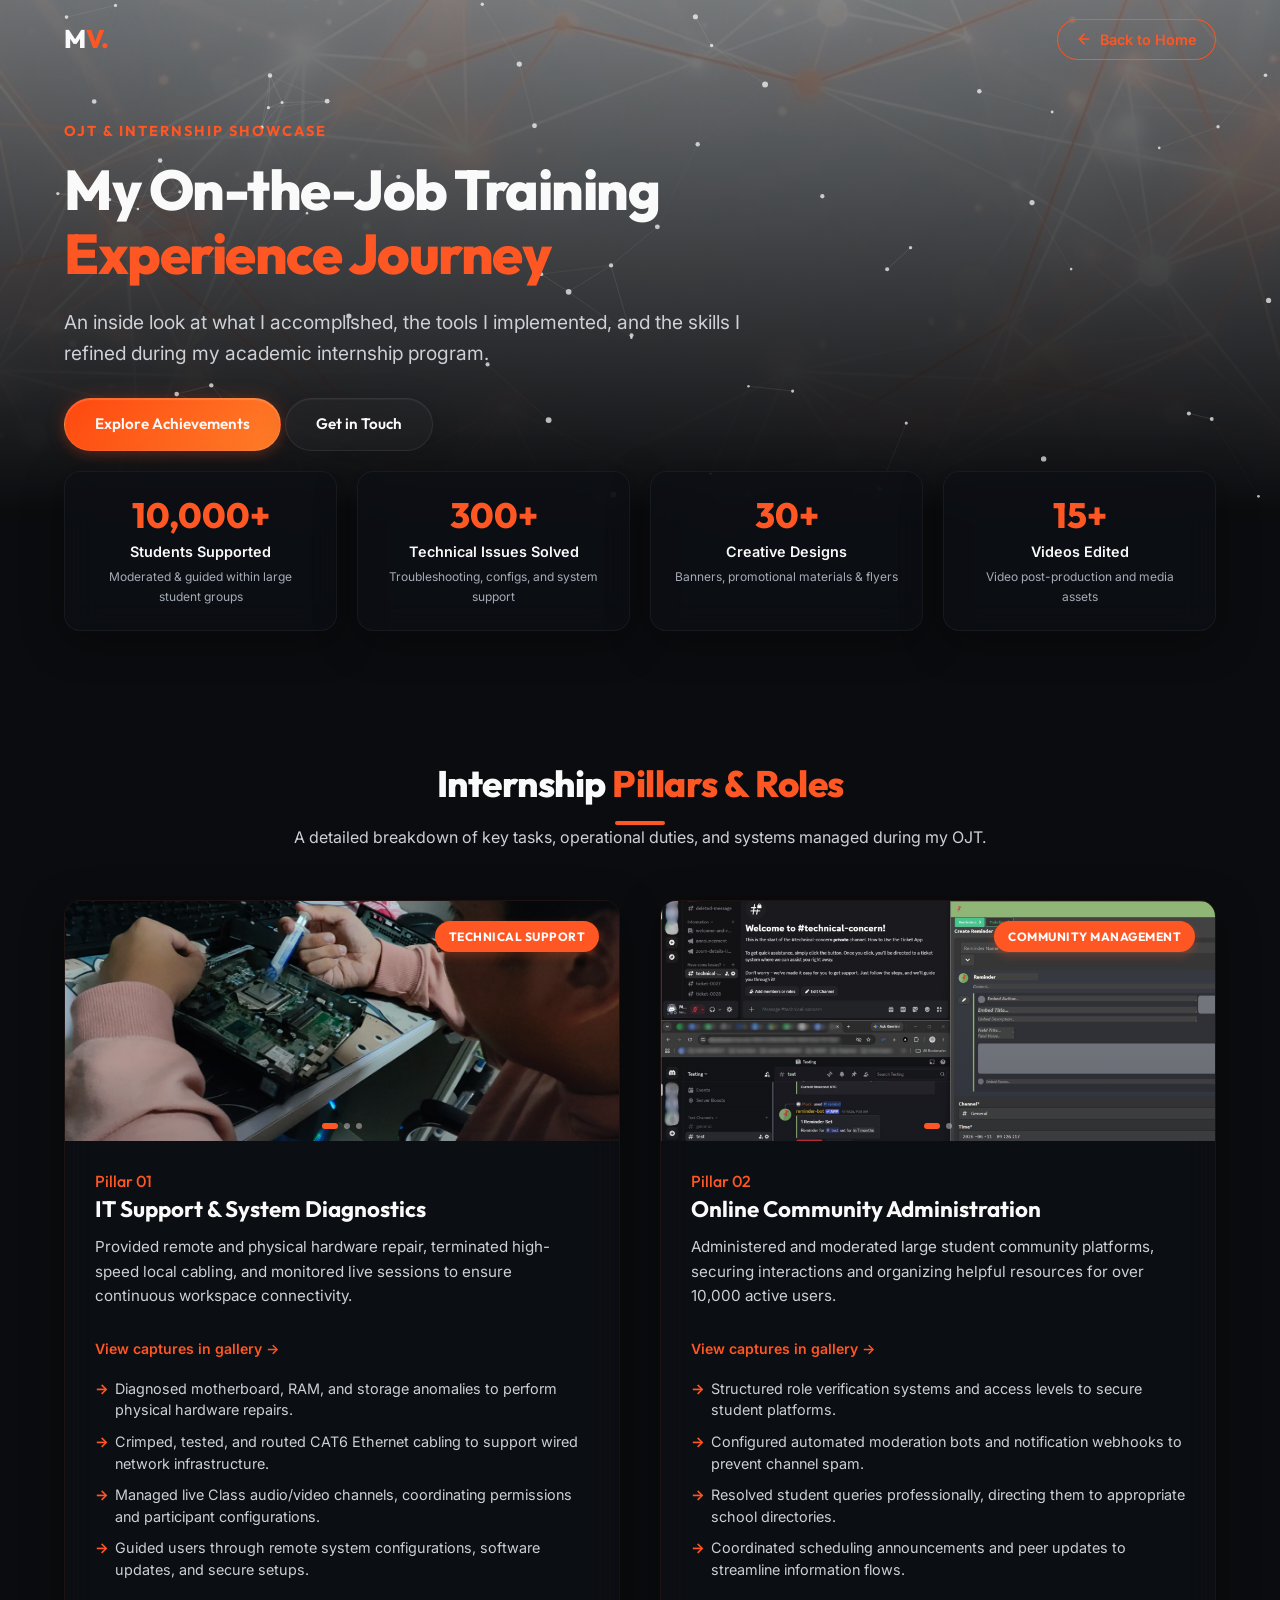
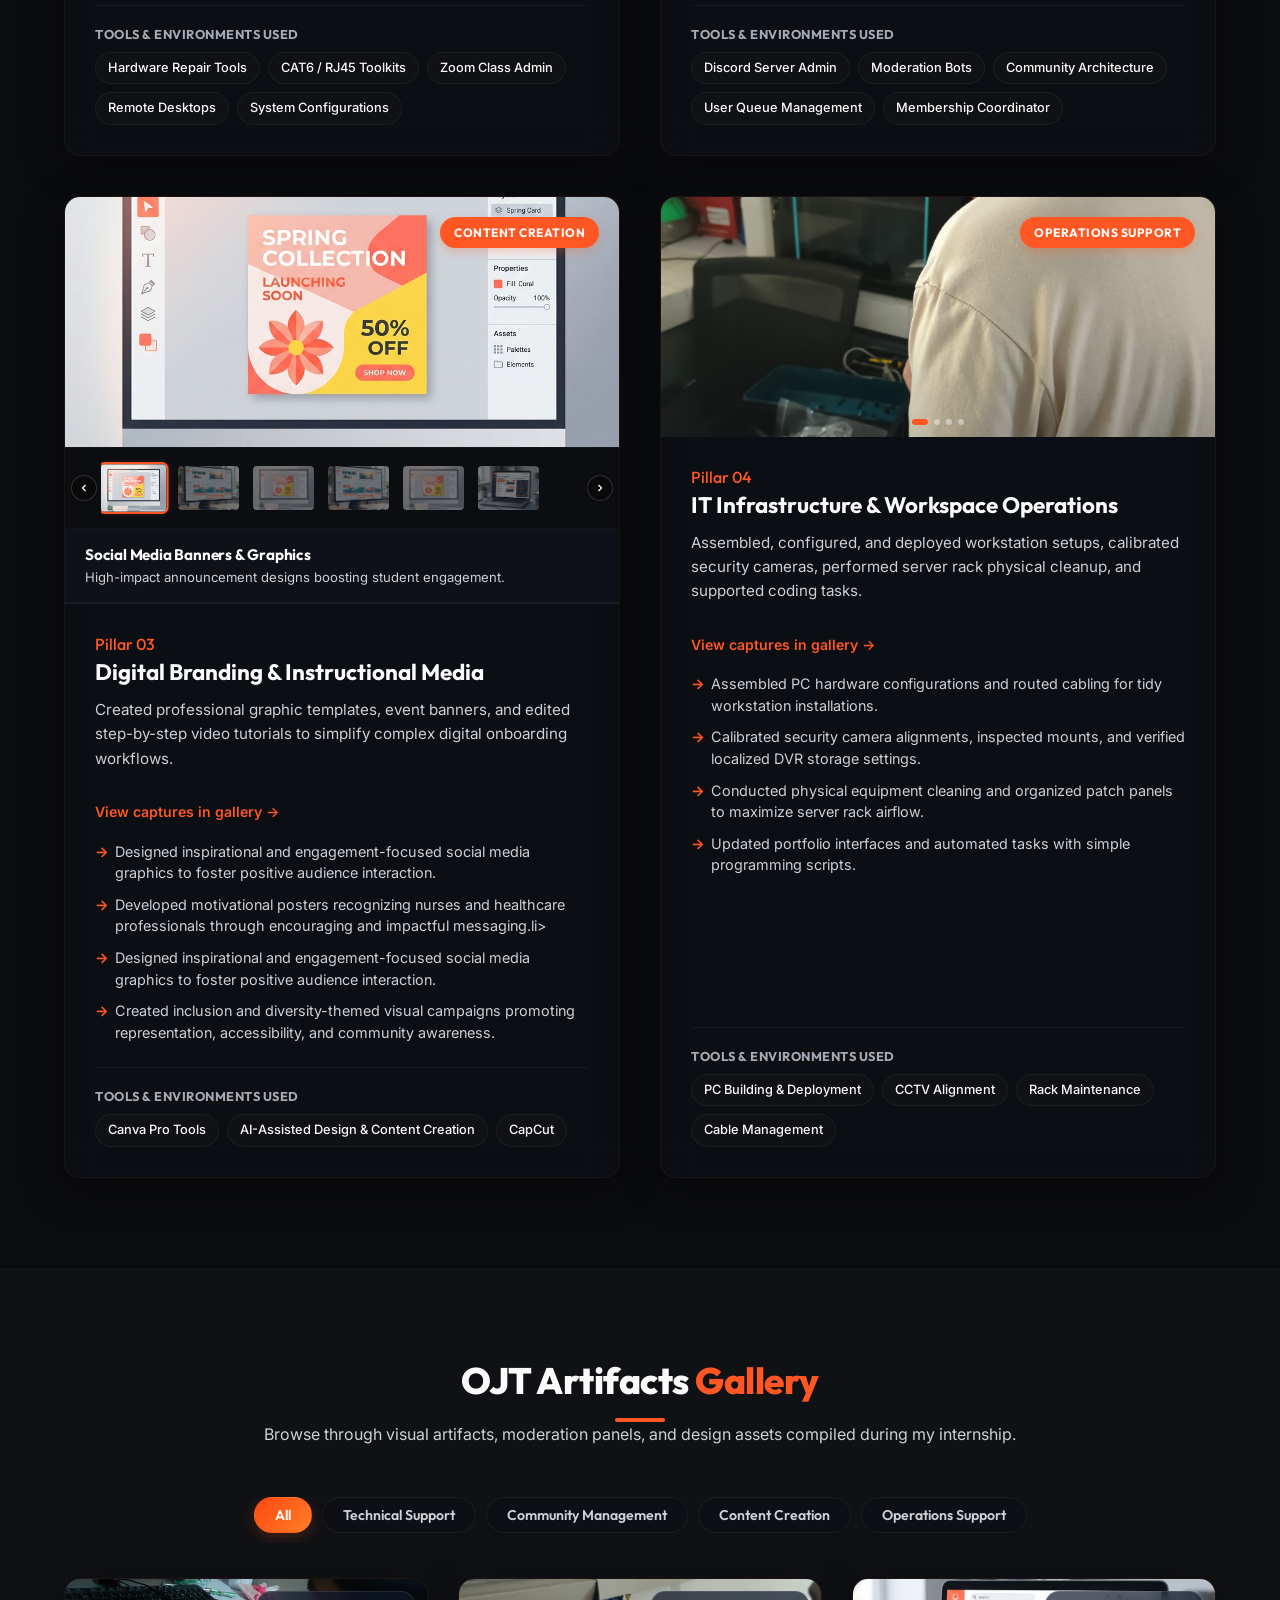
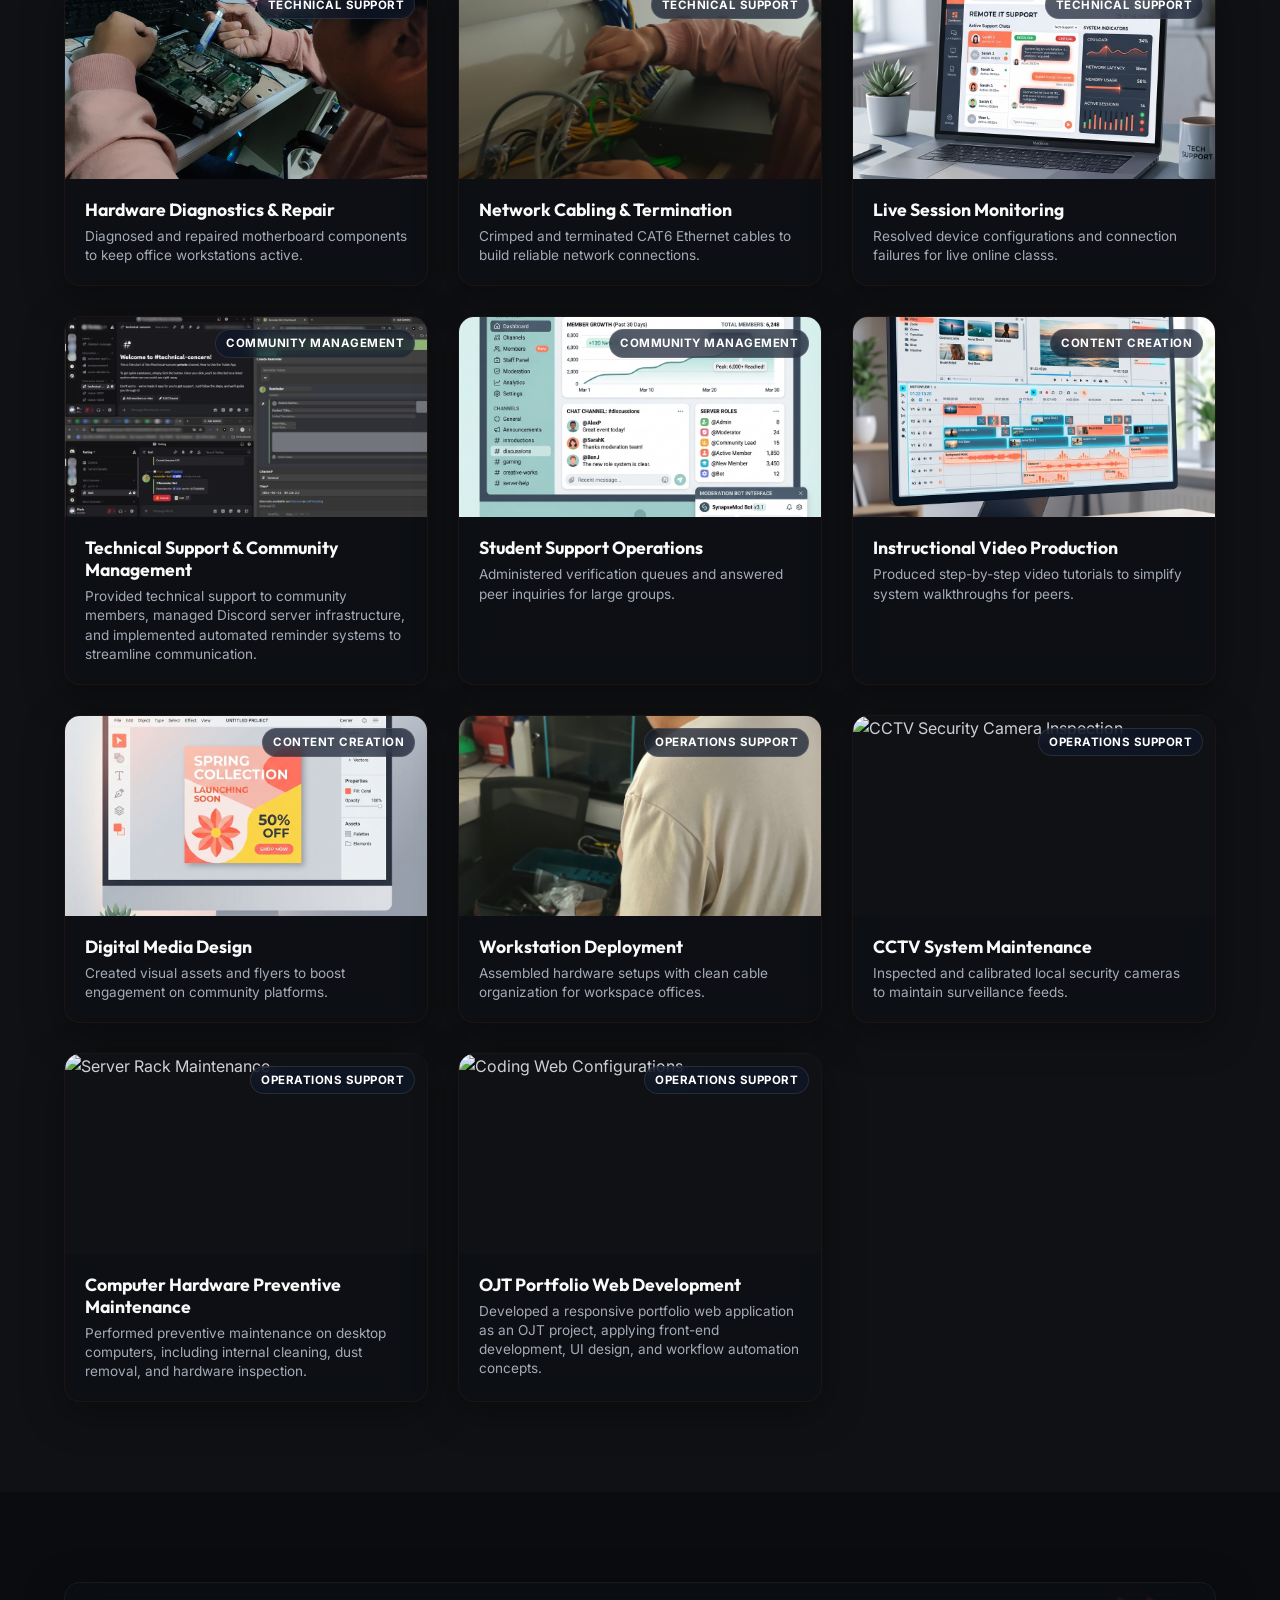
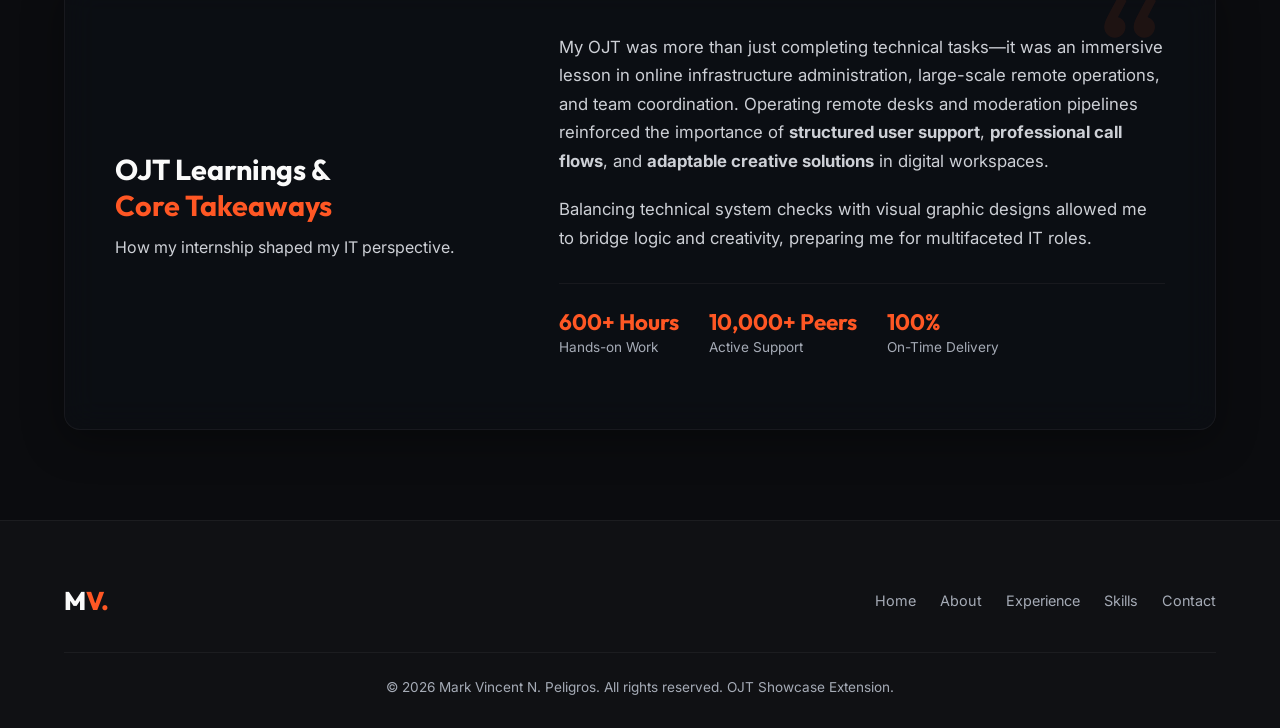
==== commit 254dc2e0: "Update portfolio layout, add AI Ready ASEAN certificate, and implement OJT page design & interactive" ====
--- a/ojt.html
+++ b/ojt.html
@@ -60,8 +60,8 @@
         <!-- Hero Section -->
         <section id="hero" class="hero-section">
             <div class="hero-bg-overlay"></div>
-            <!-- Canvas for Interactive Constellation Nodes (Light theme adaptive) -->
-            <canvas id="particles-canvas" class="hero-particles light-canvas"></canvas>
+            <!-- Canvas for Interactive Constellation Nodes (Dark theme adaptive) -->
+            <canvas id="particles-canvas" class="hero-particles"></canvas>
 
             <div class="container hero-content">
                 <div class="scroll-reveal reveal-up">
@@ -83,7 +83,7 @@
             <div class="container">
                 <div class="stats-grid scroll-reveal reveal-up delay-1">
                     <div class="stat-card">
-                        <div class="stat-num">6,000+</div>
+                        <div class="stat-num">10,000+</div>
                         <div class="stat-label">Students Supported</div>
                         <div class="stat-desc">Moderated & guided within large student groups</div>
                     </div>
@@ -121,20 +121,23 @@
                 </div>
 
                 <div class="showcase-grid">
-                    <!-- Pillar 1: IT Support -->
+                    <!-- Pillar 1: Technical Support -->
                     <div class="showcase-card scroll-reveal reveal-up">
                         <div class="card-img-wrapper mini-gallery" data-pillar="support">
                             <div class="mini-slides">
-                                <img src="images/ojt-zoom-support-01.jpg" alt="Online Zoom Support Webinar"
+                                <img src="images/OJT photo/ojt_fix01.jpg" alt="Hardware Repair and Diagnostics"
                                     class="card-img mini-slide active"
-                                    data-lightbox-src="images/ojt-zoom-support-01.jpg"
-                                    data-lightbox-caption="Assisted users with device configurations and audio/video troubleshooting in Zoom.">
-                                <img src="images/ojt-discord-mod-01.jpg" alt="Remote Discord Support"
-                                    class="card-img mini-slide" data-lightbox-src="images/ojt-discord-mod-01.jpg"
-                                    data-lightbox-caption="Guided peers through software setup and remote network troubleshooting in Discord channels.">
+                                    data-lightbox-src="images/OJT photo/ojt_fix01.jpg"
+                                    data-lightbox-caption="Diagnosed component-level motherboard and storage failures on workstations to restore operability.">
+                                <img src="images/OJT photo/ojt_rj01.jpg" alt="CAT6 Cabling and RJ45 Crimping"
+                                    class="card-img mini-slide" data-lightbox-src="images/OJT photo/ojt_rj01.jpg"
+                                    data-lightbox-caption="Crimped and terminated Ethernet cables to deploy high-speed local network runs.">
+                                <img src="images/ojt-zoom-support-01.jpg" alt="Zoom Class Remote Assistance"
+                                    class="card-img mini-slide" data-lightbox-src="images/ojt-zoom-support-01.jpg"
+                                    data-lightbox-caption="Monitored live virtual events, resolving configuration and audio issues in real time.">
                             </div>
                             <div class="card-overlay"></div>
-                            <span class="card-badge">IT Support</span>
+                            <span class="card-badge">Technical Support</span>
                             <button class="mini-arrow prev" aria-label="Previous Slide">
                                 <svg xmlns="http://www.w3.org/2000/svg" viewBox="0 0 24 24" fill="none"
                                     stroke="currentColor" stroke-width="2.5">
@@ -150,56 +153,56 @@
                             <div class="mini-dots">
                                 <span class="mini-dot active" data-index="0"></span>
                                 <span class="mini-dot" data-index="1"></span>
+                                <span class="mini-dot" data-index="2"></span>
                             </div>
                         </div>
                         <div class="card-body">
-                            <h3><span>Pillar 01</span>Online User Support & Systems Help</h3>
-                            <p class="card-desc">Assisted students and users with technical issues remotely during the
-                                academic internship, ensuring smooth online communications and active problem
-                                resolution.</p>
+                            <h3><span>Pillar 01</span>IT Support & System Diagnostics</h3>
+                            <p class="card-desc">Provided remote and physical hardware repair, terminated high-speed
+                                local cabling, and monitored live sessions to ensure continuous workspace connectivity.
+                            </p>
                             <div class="gallery-action-link-wrapper">
-                                <a href="#ojt-gallery" class="view-gallery-link" data-filter="zoom-support">View
+                                <a href="#ojt-gallery" class="view-gallery-link" data-filter="technical-support">View
                                     captures in gallery →</a>
                             </div>
 
                             <ul class="card-details-list">
-                                <li>Troubleshed hardware, device configurations, and audio/video settings for online
-                                    webinars.</li>
-                                <li>Assisted students in navigating online learning rooms, voice lobbies, and network
-                                    portals.</li>
-                                <li>Maintained a high standard of professional communication, user assistance, and
-                                    structured call flow practices.</li>
-                                <li>Supported virtual operations and guided peers through system logins, software setup,
-                                    and remote configs.</li>
+                                <li>Diagnosed motherboard, RAM, and storage anomalies to perform physical hardware
+                                    repairs.</li>
+                                <li>Crimped, tested, and routed CAT6 Ethernet cabling to support wired network
+                                    infrastructure.</li>
+                                <li>Managed live Class audio/video channels, coordinating permissions and participant
+                                    configurations.</li>
+                                <li>Guided users through remote system configurations, software updates, and secure
+                                    setups.</li>
                             </ul>
 
                             <div class="card-tools">
                                 <h4>Tools & Environments Used</h4>
                                 <div class="tools-shelf">
-                                    <span class="tool-chip">Zoom Admin</span>
-                                    <span class="tool-chip">Discord Lobbies</span>
-                                    <span class="tool-chip">Remote Desktop</span>
+                                    <span class="tool-chip">Hardware Repair Tools</span>
+                                    <span class="tool-chip">CAT6 / RJ45 Toolkits</span>
+                                    <span class="tool-chip">Zoom Class Admin</span>
+                                    <span class="tool-chip">Remote Desktops</span>
                                     <span class="tool-chip">System Configurations</span>
-                                    <span class="tool-chip">Troubleshooting Manuals</span>
                                 </div>
                             </div>
                         </div>
                     </div>
 
-                    <!-- Pillar 2: Community Moderation -->
+                    <!-- Pillar 2: Community Management -->
                     <div class="showcase-card scroll-reveal reveal-up delay-1">
                         <div class="card-img-wrapper mini-gallery" data-pillar="community">
                             <div class="mini-slides">
-                                <img src="images/ojt-community-admin-01.jpg" alt="Student Community Admin Dashboard"
-                                    class="card-img mini-slide active"
-                                    data-lightbox-src="images/ojt-community-admin-01.jpg"
-                                    data-lightbox-caption="Moderated online servers, keeping communication organized, secure, and helpful for 6,000+ students.">
-                                <img src="images/ojt-discord-mod-01.jpg" alt="Discord Bot Configurations"
-                                    class="card-img mini-slide" data-lightbox-src="images/ojt-discord-mod-01.jpg"
-                                    data-lightbox-caption="Configured bot integration triggers and role-based notification channels.">
+                                <img src="images/ojt-discord-mod-01.jpg" alt="Discord Community Moderation Panel"
+                                    class="card-img mini-slide active" data-lightbox-src="images/ojt-discord-mod-01.jpg"
+                                    data-lightbox-caption="Moderated online servers, keeping communication organized, secure, and helpful for 10,000+ students.">
+                                <img src="images/ojt-community-admin-01.jpg" alt="Student Community Admin Panel"
+                                    class="card-img mini-slide" data-lightbox-src="images/ojt-community-admin-01.jpg"
+                                    data-lightbox-caption="Managed channel configurations and peer support workflows to handle inquiries efficiently.">
                             </div>
                             <div class="card-overlay"></div>
-                            <span class="card-badge">Community Admin</span>
+                            <span class="card-badge">Community Management</span>
                             <button class="mini-arrow prev" aria-label="Previous Slide">
                                 <svg xmlns="http://www.w3.org/2000/svg" viewBox="0 0 24 24" fill="none"
                                     stroke="currentColor" stroke-width="2.5">
@@ -218,51 +221,198 @@
                             </div>
                         </div>
                         <div class="card-body">
-                            <h3><span>Pillar 02</span>Large-Scale Community Moderation</h3>
-                            <p class="card-desc">Administered and moderated large online community spaces containing
-                                over 6,000 active students, keeping servers organized, secure, and helpful.</p>
+                            <h3><span>Pillar 02</span>Online Community Administration</h3>
+                            <p class="card-desc">Administered and moderated large student community platforms, securing
+                                interactions and organizing helpful resources for over 10,000 active users.</p>
                             <div class="gallery-action-link-wrapper">
-                                <a href="#ojt-gallery" class="view-gallery-link" data-filter="discord-mod">View captures
+                                <a href="#ojt-gallery" class="view-gallery-link" data-filter="community-management">View
+                                    captures
                                     in gallery →</a>
                             </div>
 
                             <ul class="card-details-list">
-                                <li>Managed active chat channels, structured role assignments, and bot moderation
-                                    triggers.</li>
-                                <li>Addressed student inquiries professionally, guiding them to appropriate resources.
+                                <li>Structured role verification systems and access levels to secure student platforms.
                                 </li>
-                                <li>Maintained server safety standards, filtered spam, and enforced platform rules.</li>
-                                <li>Configured server notification channels to optimize peer announcement broadcasts and
-                                    details sharing.</li>
+                                <li>Configured automated moderation bots and notification webhooks to prevent channel
+                                    spam.</li>
+                                <li>Resolved student queries professionally, directing them to appropriate school
+                                    directories.</li>
+                                <li>Coordinated scheduling announcements and peer updates to streamline information
+                                    flows.</li>
                             </ul>
 
                             <div class="card-tools">
                                 <h4>Tools & Environments Used</h4>
                                 <div class="tools-shelf">
                                     <span class="tool-chip">Discord Server Admin</span>
-                                    <span class="tool-chip">Discord Bots</span>
-                                    <span class="tool-chip">Bot Integrations</span>
-                                    <span class="tool-chip">Community Architectures</span>
-                                    <span class="tool-chip">Conflict Resolution</span>
+                                    <span class="tool-chip">Moderation Bots</span>
+                                    <span class="tool-chip">Community Architecture</span>
+                                    <span class="tool-chip">User Queue Management</span>
+                                    <span class="tool-chip">Membership Coordinator</span>
                                 </div>
                             </div>
                         </div>
                     </div>
 
-                    <!-- Pillar 3: Digital Creatives -->
+                    <!-- Pillar 3: Content Creation -->
                     <div class="showcase-card scroll-reveal reveal-up">
-                        <div class="card-img-wrapper mini-gallery" data-pillar="creative">
+                        <div class="creatives-showcase">
+                            <!-- Featured Image Block -->
+                            <div class="featured-wrapper">
+                                <img id="creative-featured-img" src="images/ojt-creative-design-01.jpg"
+                                    alt="Social Media Announcements Banner" class="featured-img"
+                                    data-lightbox-src="images/ojt-creative-design-01.jpg"
+                                    data-lightbox-caption="Designed high-impact visual banners, promotional announcements, and graphic layouts in Canva.">
+                                <div class="featured-overlay">
+                                    <span class="zoom-indicator">
+                                        <svg xmlns="http://www.w3.org/2000/svg" viewBox="0 0 24 24" fill="none"
+                                            stroke="currentColor" stroke-width="2.5">
+                                            <circle cx="11" cy="11" r="8"></circle>
+                                            <line x1="21" y1="21" x2="16.65" y2="16.65"></line>
+                                            <line x1="11" y1="8" x2="11" y2="14"></line>
+                                            <line x1="8" y1="11" x2="14" y2="11"></line>
+                                        </svg>
+                                    </span>
+                                </div>
+                                <span class="card-badge">Content Creation</span>
+                            </div>
+
+                            <!-- Film Strip / Thumbnails Wrapper -->
+                            <div class="filmstrip-container">
+                                <button class="filmstrip-arrow prev" aria-label="Previous Creative">
+                                    <svg xmlns="http://www.w3.org/2000/svg" viewBox="0 0 24 24" fill="none"
+                                        stroke="currentColor" stroke-width="2.5">
+                                        <polyline points="15 18 9 12 15 6"></polyline>
+                                    </svg>
+                                </button>
+
+                                <div class="filmstrip-track">
+                                    <!-- Thumbnail 1 (Active) -->
+                                    <div class="filmstrip-item active" data-img="images/ojt-creative-design-01.jpg"
+                                        data-lightbox-src="images/ojt-creative-design-01.jpg"
+                                        data-lightbox-caption="Designed high-impact visual banners, promotional announcements, and graphic layouts in Canva."
+                                        data-title="Social Media Banners & Graphics"
+                                        data-caption="High-impact announcement designs boosting student engagement.">
+                                        <img src="images/ojt-creative-design-01.jpg"
+                                            alt="Social Media Announcements Banner">
+                                    </div>
+
+                                    <!-- Thumbnail 2 -->
+                                    <div class="filmstrip-item" data-img="images/ojt-video-editing-01.jpg"
+                                        data-lightbox-src="images/ojt-video-editing-01.jpg"
+                                        data-lightbox-caption="Edited and assembled student video walkthroughs and system video guides using Premiere Pro."
+                                        data-title="Video Walkthrough & Guides"
+                                        data-caption="Video post-production and tutorial assembly on Adobe Premiere Pro.">
+                                        <img src="images/ojt-video-editing-01.jpg"
+                                            alt="Adobe Premiere Editing Timeline">
+                                    </div>
+
+                                    <!-- Thumbnail 3 -->
+                                    <div class="filmstrip-item" data-img="images/ojt_creative.png"
+                                        data-lightbox-src="images/ojt_creative.png"
+                                        data-lightbox-caption="Designed unified branding headers and operational graphic layouts for school pages."
+                                        data-title="Event & Campaign Announcements"
+                                        data-caption="Custom branding assets and cover materials for digital campaigns.">
+                                        <img src="images/ojt_creative.png" alt="Creative Branding Materials">
+                                    </div>
+
+                                    <!-- Thumbnail 4 -->
+                                    <div class="filmstrip-item" data-img="images/ojt_video.png"
+                                        data-lightbox-src="images/ojt_video.png"
+                                        data-lightbox-caption="Designed high-conversion YouTube-style and guidance thumbnails for student guide videos."
+                                        data-title="Instructional Video Thumbnails"
+                                        data-caption="Click-worthy cover designs for online student tutorials.">
+                                        <img src="images/ojt_video.png" alt="Video Thumbnail Designs">
+                                    </div>
+
+                                    <!-- Thumbnail 5 -->
+                                    <div class="filmstrip-item" data-img="images/ojt-team-collab-01.jpg"
+                                        data-lightbox-src="images/ojt-team-collab-01.jpg"
+                                        data-lightbox-caption="Created visual checklists and procedures flowcharts to support team workflow documentation."
+                                        data-title="Team Operational Graphics"
+                                        data-caption="Step-by-step procedure diagrams and onboarding assets.">
+                                        <img src="images/ojt-team-collab-01.jpg" alt="Team Workflows Infographic">
+                                    </div>
+
+                                    <!-- Thumbnail 6 -->
+                                    <div class="filmstrip-item" data-img="images/ojt-zoom-support-01.jpg"
+                                        data-lightbox-src="images/ojt-zoom-support-01.jpg"
+                                        data-lightbox-caption="Designed livestream overlay layouts, countdown banners, and virtual backdrops for Zoom Class."
+                                        data-title="Zoom Livestream Overlays"
+                                        data-caption="Custom screen assets and lower-thirds for virtual events.">
+                                        <img src="images/ojt-zoom-support-01.jpg" alt="Livestream Graphic Assets">
+                                    </div>
+                                </div>
+
+                                <button class="filmstrip-arrow next" aria-label="Next Creative">
+                                    <svg xmlns="http://www.w3.org/2000/svg" viewBox="0 0 24 24" fill="none"
+                                        stroke="currentColor" stroke-width="2.5">
+                                        <polyline points="9 18 15 12 9 6"></polyline>
+                                    </svg>
+                                </button>
+                            </div>
+
+                            <!-- Info Pane for Selected Work Description -->
+                            <div class="creative-info-pane">
+                                <h4 id="creative-title">Social Media Banners & Graphics</h4>
+                                <p id="creative-desc">High-impact announcement designs boosting student engagement.</p>
+                            </div>
+                        </div>
+                        <div class="card-body">
+                            <h3><span>Pillar 03</span>Digital Branding & Instructional Media</h3>
+                            <p class="card-desc">Created professional graphic templates, event banners, and edited
+                                step-by-step video tutorials to simplify complex digital onboarding workflows.</p>
+                            <div class="gallery-action-link-wrapper">
+                                <a href="#ojt-gallery" class="view-gallery-link" data-filter="content-creation">View
+                                    captures in gallery →</a>
+                            </div>
+
+                            <ul class="card-details-list">
+                                <li>Designed inspirational and engagement-focused social media graphics to foster
+                                    positive audience interaction.</li>
+                                <li>Developed motivational posters recognizing nurses and healthcare professionals
+                                    through encouraging and impactful messaging.li>
+                                <li>Designed inspirational and engagement-focused social media graphics to foster
+                                    positive audience interaction.</li>
+                                <li>Created inclusion and diversity-themed visual campaigns promoting representation,
+                                    accessibility, and community awareness.
+                                </li>
+                            </ul>
+
+                            <div class="card-tools">
+                                <h4>Tools & Environments Used</h4>
+                                <div class="tools-shelf">
+
+                                    <span class="tool-chip">Canva Pro Tools</span>
+
+                                    <span class="tool-chip">AI-Assisted Design & Content Creation</span>
+                                    <span class="tool-chip">CapCut</span>
+                                </div>
+                            </div>
+                        </div>
+                    </div>
+
+                    <!-- Pillar 4: Operations Support -->
+                    <div class="showcase-card scroll-reveal reveal-up delay-1">
+                        <div class="card-img-wrapper mini-gallery" data-pillar="video">
                             <div class="mini-slides">
-                                <img src="images/ojt-creative-design-01.jpg" alt="Digital Branding & Layout design"
+                                <img src="images/OJT photo/ojt_setup01.jpg" alt="Computer Workstation Assembly"
                                     class="card-img mini-slide active"
-                                    data-lightbox-src="images/ojt-creative-design-01.jpg"
-                                    data-lightbox-caption="Designed high-impact visual banners, promotional announcements, and graphic layouts.">
-                                <img src="images/ojt-team-collab-01.jpg" alt="Remote Team Branding Workspace"
-                                    class="card-img mini-slide" data-lightbox-src="images/ojt-team-collab-01.jpg"
-                                    data-lightbox-caption="Collaborated with team members to align visual styles and design guidelines.">
+                                    data-lightbox-src="images/OJT photo/ojt_setup01.jpg"
+                                    data-lightbox-caption="Assembled, configured, and organized computer workstations for office environments.">
+                                <img src="images/OJT photo/ojt_cctv01.jpg" alt="CCTV System Diagnostics"
+                                    class="card-img mini-slide" data-lightbox-src="images/OJT photo/ojt_cctv01.jpg"
+                                    data-lightbox-caption="Calibrated security camera alignment and inspected physical camera mountings.">
+                                <img src="images/OJT photo/ojt_clean01.jpg" alt="Server Rack Maintenance and Cleaning"
+                                    class="card-img mini-slide" data-lightbox-src="images/OJT photo/ojt_clean01.jpg"
+                                    data-lightbox-caption="Cleared dust from server equipment and managed wiring channels for temperature control.">
+                                <img src="images/OJT photo/ojt_coding01.jpg"
+                                    alt="Web Development and Operations Scripting" class="card-img mini-slide"
+                                    data-lightbox-src="images/OJT photo/ojt_coding01.jpg"
+                                    data-lightbox-caption="Wrote interface adjustments and simple utility automation scripts.">
                             </div>
                             <div class="card-overlay"></div>
-                            <span class="card-badge">Creative Design</span>
+                            <span class="card-badge">Operations Support</span>
                             <button class="mini-arrow prev" aria-label="Previous Slide">
                                 <svg xmlns="http://www.w3.org/2000/svg" viewBox="0 0 24 24" fill="none"
                                     stroke="currentColor" stroke-width="2.5">
@@ -278,97 +428,38 @@
                             <div class="mini-dots">
                                 <span class="mini-dot active" data-index="0"></span>
                                 <span class="mini-dot" data-index="1"></span>
+                                <span class="mini-dot" data-index="2"></span>
+                                <span class="mini-dot" data-index="3"></span>
                             </div>
                         </div>
                         <div class="card-body">
-                            <h3><span>Pillar 03</span>Digital Creatives & Promotional Assets</h3>
-                            <p class="card-desc">Designed eye-catching flyers, announcements, and visual assets to
-                                improve engagement, online presence, and communication clarity within student spaces.
+                            <h3><span>Pillar 04</span>IT Infrastructure & Workspace Operations</h3>
+                            <p class="card-desc">Assembled, configured, and deployed workstation setups, calibrated
+                                security cameras, performed server rack physical cleanup, and supported coding tasks.
                             </p>
                             <div class="gallery-action-link-wrapper">
-                                <a href="#ojt-gallery" class="view-gallery-link" data-filter="creative-design">View
+                                <a href="#ojt-gallery" class="view-gallery-link" data-filter="operations-support">View
                                     captures in gallery →</a>
                             </div>
 
                             <ul class="card-details-list">
-                                <li>Designed high-impact promotional banners for academic announcements and online
-                                    events.</li>
-                                <li>Created custom graphic cards, social media assets, and calendar layouts.</li>
-                                <li>Collaborated on branding assets and document templates for team operations.</li>
-                                <li>Optimized graphic formats to ensure clear scaling across discord channels, zoom
-                                    graphics, and spreadsheets.</li>
+                                <li>Assembled PC hardware configurations and routed cabling for tidy workstation
+                                    installations.</li>
+                                <li>Calibrated security camera alignments, inspected mounts, and verified localized DVR
+                                    storage settings.</li>
+                                <li>Conducted physical equipment cleaning and organized patch panels to maximize server
+                                    rack airflow.</li>
+                                <li>Updated portfolio interfaces and automated tasks with simple programming scripts.
+                                </li>
                             </ul>
 
                             <div class="card-tools">
                                 <h4>Tools & Environments Used</h4>
                                 <div class="tools-shelf">
-                                    <span class="tool-chip">Canva Pro</span>
-                                    <span class="tool-chip">Photoshop Tools</span>
-                                    <span class="tool-chip">Vector Illustration</span>
-                                    <span class="tool-chip">Digital Layouts</span>
-                                    <span class="tool-chip">Social Media Design</span>
-                                </div>
-                            </div>
-                        </div>
-                    </div>
-
-                    <!-- Pillar 4: Video Production -->
-                    <div class="showcase-card scroll-reveal reveal-up delay-1">
-                        <div class="card-img-wrapper mini-gallery" data-pillar="video">
-                            <div class="mini-slides">
-                                <img src="images/ojt-video-editing-01.jpg" alt="Adobe Premiere Editing Timeline"
-                                    class="card-img mini-slide active"
-                                    data-lightbox-src="images/ojt-video-editing-01.jpg"
-                                    data-lightbox-caption="Assembled, cut, and post-produced instructional system walkthrough tutorials.">
-                                <img src="images/ojt-creative-design-01.jpg" alt="Video Layout & Overlays Design"
-                                    class="card-img mini-slide" data-lightbox-src="images/ojt-creative-design-01.jpg"
-                                    data-lightbox-caption="Designed high-quality video intros, outro cards, and graphical assets.">
-                            </div>
-                            <div class="card-overlay"></div>
-                            <span class="card-badge">Video Production</span>
-                            <button class="mini-arrow prev" aria-label="Previous Slide">
-                                <svg xmlns="http://www.w3.org/2000/svg" viewBox="0 0 24 24" fill="none"
-                                    stroke="currentColor" stroke-width="2.5">
-                                    <polyline points="15 18 9 12 15 6"></polyline>
-                                </svg>
-                            </button>
-                            <button class="mini-arrow next" aria-label="Next Slide">
-                                <svg xmlns="http://www.w3.org/2000/svg" viewBox="0 0 24 24" fill="none"
-                                    stroke="currentColor" stroke-width="2.5">
-                                    <polyline points="9 18 15 12 9 6"></polyline>
-                                </svg>
-                            </button>
-                            <div class="mini-dots">
-                                <span class="mini-dot active" data-index="0"></span>
-                                <span class="mini-dot" data-index="1"></span>
-                            </div>
-                        </div>
-                        <div class="card-body">
-                            <h3><span>Pillar 04</span>Video Post-Production & Editing</h3>
-                            <p class="card-desc">Edited training tutorials, screen walk-throughs, and promotional video
-                                reels to support organizational branding and visual instructions.</p>
-                            <div class="gallery-action-link-wrapper">
-                                <a href="#ojt-gallery" class="view-gallery-link" data-filter="video-editing">View
-                                    captures in gallery →</a>
-                            </div>
-
-                            <ul class="card-details-list">
-                                <li>Cut, color-balanced, and post-produced video walkthroughs for platform systems.</li>
-                                <li>Assembled high-energy social media promotional reels and introductory loops.</li>
-                                <li>Cleaned up and synchronized audio commentaries, vocal voiceovers, and ambient
-                                    tracks.</li>
-                                <li>Rendered and compressed video assets matching specific online file size guidelines.
-                                </li>
-                            </ul>
-
-                            <div class="card-tools">
-                                <h4>Tools & Environments Used</h4>
-                                <div class="tools-shelf">
-                                    <span class="tool-chip">Adobe Premiere Pro</span>
-                                    <span class="tool-chip">CapCut Desktop</span>
-                                    <span class="tool-chip">Audio Engineering</span>
-                                    <span class="tool-chip">Walkthrough Tutorials</span>
-                                    <span class="tool-chip">Render Optimization</span>
+                                    <span class="tool-chip">PC Building & Deployment</span>
+                                    <span class="tool-chip">CCTV Alignment</span>
+                                    <span class="tool-chip">Rack Maintenance</span>
+                                    <span class="tool-chip">Cable Management</span>
                                 </div>
                             </div>
                         </div>
@@ -391,164 +482,290 @@
                 <div class="gallery-filters-wrapper">
                     <div class="gallery-filters">
                         <button class="filter-chip active" data-filter="all">All</button>
-                        <button class="filter-chip" data-filter="discord-mod">Discord Moderation</button>
-                        <button class="filter-chip" data-filter="zoom-support">Zoom Support</button>
-                        <button class="filter-chip" data-filter="community-admin">Community Admin</button>
-                        <button class="filter-chip" data-filter="creative-design">Creative Design</button>
-                        <button class="filter-chip" data-filter="video-editing">Video Editing</button>
-                        <button class="filter-chip" data-filter="team-collab">Team Collaboration</button>
+                        <button class="filter-chip" data-filter="technical-support">Technical Support</button>
+                        <button class="filter-chip" data-filter="community-management">Community Management</button>
+                        <button class="filter-chip" data-filter="content-creation">Content Creation</button>
+                        <button class="filter-chip" data-filter="operations-support">Operations Support</button>
                     </div>
                 </div>
 
                 <!-- Gallery Grid -->
                 <div class="gallery-grid">
-                    <!-- Item 1: Discord Mod -->
-                    <div class="gallery-card" data-category="discord-mod"
+                    <!-- Item 1: Hardware Troubleshooting (Technical Support) -->
+                    <div class="gallery-card" data-category="technical-support"
+                        data-lightbox-src="images/OJT photo/ojt_fix01.jpg"
+                        data-lightbox-caption="Inspected and repaired faulty motherboard and laptop hardware to maintain device availability and support office workflows.">
+                        <div class="gallery-img-box">
+                            <img src="images/OJT photo/ojt_fix01.jpg" alt="Hardware Repair and Diagnostics">
+                            <div class="gallery-hover-overlay">
+                                <span class="gallery-zoom-icon">
+                                    <svg xmlns="http://www.w3.org/2000/svg" viewBox="0 0 24 24" fill="none"
+                                        stroke="currentColor" stroke-width="2.5" class="svg-zoom">
+                                        <circle cx="11" cy="11" r="8"></circle>
+                                        <line x1="21" y1="21" x2="16.65" y2="16.65"></line>
+                                        <line x1="11" y1="8" x2="11" y2="14"></line>
+                                        <line x1="8" y1="11" x2="14" y2="11"></line>
+                                    </svg>
+                                </span>
+                            </div>
+                            <span class="gallery-card-badge">Technical Support</span>
+                        </div>
+                        <div class="gallery-card-caption">
+                            <h3>Hardware Diagnostics & Repair</h3>
+                            <p>Diagnosed and repaired motherboard components to keep office workstations active.</p>
+                        </div>
+                    </div>
+
+                    <!-- Item 2: Network Cabling (Technical Support) -->
+                    <div class="gallery-card" data-category="technical-support"
+                        data-lightbox-src="images/OJT photo/ojt_rj01.jpg"
+                        data-lightbox-caption="Crimped and terminated RJ45 Ethernet cabling, testing connections to deploy high-speed local networks.">
+                        <div class="gallery-img-box">
+                            <img src="images/OJT photo/ojt_rj01.jpg" alt="Network Cable Crimping">
+                            <div class="gallery-hover-overlay">
+                                <span class="gallery-zoom-icon">
+                                    <svg xmlns="http://www.w3.org/2000/svg" viewBox="0 0 24 24" fill="none"
+                                        stroke="currentColor" stroke-width="2.5" class="svg-zoom">
+                                        <circle cx="11" cy="11" r="8"></circle>
+                                        <line x1="21" y1="21" x2="16.65" y2="16.65"></line>
+                                        <line x1="11" y1="8" x2="11" y2="14"></line>
+                                        <line x1="8" y1="11" x2="14" y2="11"></line>
+                                    </svg>
+                                </span>
+                            </div>
+                            <span class="gallery-card-badge">Technical Support</span>
+                        </div>
+                        <div class="gallery-card-caption">
+                            <h3>Network Cabling & Termination</h3>
+                            <p>Crimped and terminated CAT6 Ethernet cables to build reliable network connections.</p>
+                        </div>
+                    </div>
+
+                    <!-- Item 3: Live Session Support (Technical Support) -->
+                    <div class="gallery-card" data-category="technical-support"
+                        data-lightbox-src="images/ojt-zoom-support-01.jpg"
+                        data-lightbox-caption="Monitored live Zoom sessions, configuring audio/video settings to ensure smooth virtual meetings.">
+                        <div class="gallery-img-box">
+                            <img src="images/ojt-zoom-support-01.jpg" alt="Zoom Class Technical Support">
+                            <div class="gallery-hover-overlay">
+                                <span class="gallery-zoom-icon">
+                                    <svg xmlns="http://www.w3.org/2000/svg" viewBox="0 0 24 24" fill="none"
+                                        stroke="currentColor" stroke-width="2.5" class="svg-zoom">
+                                        <circle cx="11" cy="11" r="8"></circle>
+                                        <line x1="21" y1="21" x2="16.65" y2="16.65"></line>
+                                        <line x1="11" y1="8" x2="11" y2="14"></line>
+                                        <line x1="8" y1="11" x2="14" y2="11"></line>
+                                    </svg>
+                                </span>
+                            </div>
+                            <span class="gallery-card-badge">Technical Support</span>
+                        </div>
+                        <div class="gallery-card-caption">
+                            <h3>Live Session Monitoring</h3>
+                            <p>Resolved device configurations and connection failures for live online classs.</p>
+                        </div>
+                    </div>
+
+                    <!-- Item 4: Discord Mod (Community Management) -->
+                    <div class="gallery-card" data-category="community-management"
                         data-lightbox-src="images/ojt-discord-mod-01.jpg"
-                        data-lightbox-caption="Active moderation feed, chat logs, and safety rules enforcement in large student channels.">
-                        <div class="gallery-img-box">
-                            <img src="images/ojt-discord-mod-01.jpg" alt="Discord Moderation Dashboard">
-                            <div class="gallery-hover-overlay">
-                                <span class="gallery-zoom-icon">
-                                    <svg xmlns="http://www.w3.org/2000/svg" viewBox="0 0 24 24" fill="none"
-                                        stroke="currentColor" stroke-width="2.5" class="svg-zoom">
-                                        <circle cx="11" cy="11" r="8"></circle>
-                                        <line x1="21" y1="21" x2="16.65" y2="16.65"></line>
-                                        <line x1="11" y1="8" x2="11" y2="14"></line>
-                                        <line x1="8" y1="11" x2="14" y2="11"></line>
-                                    </svg>
-                                </span>
-                            </div>
-                            <span class="gallery-card-badge">Discord Mod</span>
-                        </div>
-                        <div class="gallery-card-caption">
-                            <h3>Discord Server Administration</h3>
-                            <p>Active moderation feed, chat logs, and safety rules enforcement.</p>
-                        </div>
-                    </div>
-
-                    <!-- Item 2: Zoom Support -->
-                    <div class="gallery-card" data-category="zoom-support"
-                        data-lightbox-src="images/ojt-zoom-support-01.jpg"
-                        data-lightbox-caption="Assisting webinars, troubleshooting participant configs, and optimizing audio-video flows.">
-                        <div class="gallery-img-box">
-                            <img src="images/ojt-zoom-support-01.jpg" alt="Zoom Remote Support Webinar">
-                            <div class="gallery-hover-overlay">
-                                <span class="gallery-zoom-icon">
-                                    <svg xmlns="http://www.w3.org/2000/svg" viewBox="0 0 24 24" fill="none"
-                                        stroke="currentColor" stroke-width="2.5" class="svg-zoom">
-                                        <circle cx="11" cy="11" r="8"></circle>
-                                        <line x1="21" y1="21" x2="16.65" y2="16.65"></line>
-                                        <line x1="11" y1="8" x2="11" y2="14"></line>
-                                        <line x1="8" y1="11" x2="14" y2="11"></line>
-                                    </svg>
-                                </span>
-                            </div>
-                            <span class="gallery-card-badge">Zoom Support</span>
-                        </div>
-                        <div class="gallery-card-caption">
-                            <h3>Zoom Operations Support</h3>
-                            <p>Assisting webinars, troubleshooting participant configs, and audio flows.</p>
-                        </div>
-                    </div>
-
-                    <!-- Item 3: Community Admin -->
-                    <div class="gallery-card" data-category="community-admin"
+                        data-lightbox-caption="Configured channel verification, roles, and auto-moderation systems to protect student servers from spam.">
+                        <div class="gallery-img-box">
+                            <img src="images/ojt-discord-mod-01.jpg" alt="Discord Server Moderation Panel">
+                            <div class="gallery-hover-overlay">
+                                <span class="gallery-zoom-icon">
+                                    <svg xmlns="http://www.w3.org/2000/svg" viewBox="0 0 24 24" fill="none"
+                                        stroke="currentColor" stroke-width="2.5" class="svg-zoom">
+                                        <circle cx="11" cy="11" r="8"></circle>
+                                        <line x1="21" y1="21" x2="16.65" y2="16.65"></line>
+                                        <line x1="11" y1="8" x2="11" y2="14"></line>
+                                        <line x1="8" y1="11" x2="14" y2="11"></line>
+                                    </svg>
+                                </span>
+                            </div>
+                            <span class="gallery-card-badge">Community Management</span>
+                        </div>
+                        <div class="gallery-card-caption">
+                            <h3>Technical Support & Community Management</h3>
+                            <p>Provided technical support to community members, managed Discord server infrastructure,
+                                and implemented automated reminder systems to streamline communication.</p>
+                        </div>
+                    </div>
+
+                    <!-- Item 5: Community Admin (Community Management) -->
+                    <div class="gallery-card" data-category="community-management"
                         data-lightbox-src="images/ojt-community-admin-01.jpg"
-                        data-lightbox-caption="Administered server configurations, roles, and automated notifications for 6,000+ students.">
-                        <div class="gallery-img-box">
-                            <img src="images/ojt-community-admin-01.jpg" alt="Student Community Admin Panel">
-                            <div class="gallery-hover-overlay">
-                                <span class="gallery-zoom-icon">
-                                    <svg xmlns="http://www.w3.org/2000/svg" viewBox="0 0 24 24" fill="none"
-                                        stroke="currentColor" stroke-width="2.5" class="svg-zoom">
-                                        <circle cx="11" cy="11" r="8"></circle>
-                                        <line x1="21" y1="21" x2="16.65" y2="16.65"></line>
-                                        <line x1="11" y1="8" x2="11" y2="14"></line>
-                                        <line x1="8" y1="11" x2="14" y2="11"></line>
-                                    </svg>
-                                </span>
-                            </div>
-                            <span class="gallery-card-badge">Community Admin</span>
-                        </div>
-                        <div class="gallery-card-caption">
-                            <h3>Community Metrics & Organization</h3>
-                            <p>Administered notification loops and general organization for 6,000+ members.</p>
-                        </div>
-                    </div>
-
-                    <!-- Item 4: Creative Design -->
-                    <div class="gallery-card" data-category="creative-design"
+                        data-lightbox-caption="Managed announcements and structured support channels to streamline communication for 10,000+ student users.">
+                        <div class="gallery-img-box">
+                            <img src="images/ojt-community-admin-01.jpg" alt="Student Community Support Operations">
+                            <div class="gallery-hover-overlay">
+                                <span class="gallery-zoom-icon">
+                                    <svg xmlns="http://www.w3.org/2000/svg" viewBox="0 0 24 24" fill="none"
+                                        stroke="currentColor" stroke-width="2.5" class="svg-zoom">
+                                        <circle cx="11" cy="11" r="8"></circle>
+                                        <line x1="21" y1="21" x2="16.65" y2="16.65"></line>
+                                        <line x1="11" y1="8" x2="11" y2="14"></line>
+                                        <line x1="8" y1="11" x2="14" y2="11"></line>
+                                    </svg>
+                                </span>
+                            </div>
+                            <span class="gallery-card-badge">Community Management</span>
+                        </div>
+                        <div class="gallery-card-caption">
+                            <h3>Student Support Operations</h3>
+                            <p>Administered verification queues and answered peer inquiries for large groups.</p>
+                        </div>
+                    </div>
+
+                    <!-- Item 6: Video Editing (Content Creation) -->
+                    <div class="gallery-card" data-category="content-creation"
+                        data-lightbox-src="images/ojt-video-editing-01.jpg"
+                        data-lightbox-caption="Edited video walkthroughs and system tutorial videos to assist students in utilizing new digital platforms.">
+                        <div class="gallery-img-box">
+                            <img src="images/ojt-video-editing-01.jpg" alt="Video Timeline Post-Production">
+                            <div class="gallery-hover-overlay">
+                                <span class="gallery-zoom-icon">
+                                    <svg xmlns="http://www.w3.org/2000/svg" viewBox="0 0 24 24" fill="none"
+                                        stroke="currentColor" stroke-width="2.5" class="svg-zoom">
+                                        <circle cx="11" cy="11" r="8"></circle>
+                                        <line x1="21" y1="21" x2="16.65" y2="16.65"></line>
+                                        <line x1="11" y1="8" x2="11" y2="14"></line>
+                                        <line x1="8" y1="11" x2="14" y2="11"></line>
+                                    </svg>
+                                </span>
+                            </div>
+                            <span class="gallery-card-badge">Content Creation</span>
+                        </div>
+                        <div class="gallery-card-caption">
+                            <h3>Instructional Video Production</h3>
+                            <p>Produced step-by-step video tutorials to simplify system walkthroughs for peers.</p>
+                        </div>
+                    </div>
+
+                    <!-- Item 7: Creative Design (Content Creation) -->
+                    <div class="gallery-card" data-category="content-creation"
                         data-lightbox-src="images/ojt-creative-design-01.jpg"
-                        data-lightbox-caption="Designing eye-catching banners, promotional announcements, and graphic layouts.">
-                        <div class="gallery-img-box">
-                            <img src="images/ojt-creative-design-01.jpg" alt="Academic Banner Layout in Canva">
-                            <div class="gallery-hover-overlay">
-                                <span class="gallery-zoom-icon">
-                                    <svg xmlns="http://www.w3.org/2000/svg" viewBox="0 0 24 24" fill="none"
-                                        stroke="currentColor" stroke-width="2.5" class="svg-zoom">
-                                        <circle cx="11" cy="11" r="8"></circle>
-                                        <line x1="21" y1="21" x2="16.65" y2="16.65"></line>
-                                        <line x1="11" y1="8" x2="11" y2="14"></line>
-                                        <line x1="8" y1="11" x2="14" y2="11"></line>
-                                    </svg>
-                                </span>
-                            </div>
-                            <span class="gallery-card-badge">Creative Design</span>
-                        </div>
-                        <div class="gallery-card-caption">
-                            <h3>Promotional Graphics & Layouts</h3>
-                            <p>High-engagement digital banners, templates, and social flyers designed for events.</p>
-                        </div>
-                    </div>
-
-                    <!-- Item 5: Video Editing -->
-                    <div class="gallery-card" data-category="video-editing"
-                        data-lightbox-src="images/ojt-video-editing-01.jpg"
-                        data-lightbox-caption="Editing tutorials, platform walk-throughs, and introductory visual reels.">
-                        <div class="gallery-img-box">
-                            <img src="images/ojt-video-editing-01.jpg" alt="Video Walkthrough post-production">
-                            <div class="gallery-hover-overlay">
-                                <span class="gallery-zoom-icon">
-                                    <svg xmlns="http://www.w3.org/2000/svg" viewBox="0 0 24 24" fill="none"
-                                        stroke="currentColor" stroke-width="2.5" class="svg-zoom">
-                                        <circle cx="11" cy="11" r="8"></circle>
-                                        <line x1="21" y1="21" x2="16.65" y2="16.65"></line>
-                                        <line x1="11" y1="8" x2="11" y2="14"></line>
-                                        <line x1="8" y1="11" x2="14" y2="11"></line>
-                                    </svg>
-                                </span>
-                            </div>
-                            <span class="gallery-card-badge">Video Editing</span>
-                        </div>
-                        <div class="gallery-card-caption">
-                            <h3>Tutorial Post-Production</h3>
-                            <p>Cut, synchronized, and color-tuned instructional screens and reels.</p>
-                        </div>
-                    </div>
-
-                    <!-- Item 6: Team Collab -->
-                    <div class="gallery-card" data-category="team-collab"
-                        data-lightbox-src="images/ojt-team-collab-01.jpg"
-                        data-lightbox-caption="Collaborated with teams in online environments, syncing workflows, documentation, and digital guides.">
-                        <div class="gallery-img-box">
-                            <img src="images/ojt-team-collab-01.jpg" alt="Virtual whiteboard and collaboration session">
-                            <div class="gallery-hover-overlay">
-                                <span class="gallery-zoom-icon">
-                                    <svg xmlns="http://www.w3.org/2000/svg" viewBox="0 0 24 24" fill="none"
-                                        stroke="currentColor" stroke-width="2.5" class="svg-zoom">
-                                        <circle cx="11" cy="11" r="8"></circle>
-                                        <line x1="21" y1="21" x2="16.65" y2="16.65"></line>
-                                        <line x1="11" y1="8" x2="11" y2="14"></line>
-                                        <line x1="8" y1="11" x2="14" y2="11"></line>
-                                    </svg>
-                                </span>
-                            </div>
-                            <span class="gallery-card-badge">Team Collab</span>
-                        </div>
-                        <div class="gallery-card-caption">
-                            <h3>Remote Collaboration Pipeline</h3>
-                            <p>Coordinated workflows, templates, and digital content guides in team lobbies.</p>
+                        data-lightbox-caption="Designed digital event banners, flyers, and templates to optimize information sharing across channels.">
+                        <div class="gallery-img-box">
+                            <img src="images/ojt-creative-design-01.jpg" alt="Canva Digital Asset Design">
+                            <div class="gallery-hover-overlay">
+                                <span class="gallery-zoom-icon">
+                                    <svg xmlns="http://www.w3.org/2000/svg" viewBox="0 0 24 24" fill="none"
+                                        stroke="currentColor" stroke-width="2.5" class="svg-zoom">
+                                        <circle cx="11" cy="11" r="8"></circle>
+                                        <line x1="21" y1="21" x2="16.65" y2="16.65"></line>
+                                        <line x1="11" y1="8" x2="11" y2="14"></line>
+                                        <line x1="8" y1="11" x2="14" y2="11"></line>
+                                    </svg>
+                                </span>
+                            </div>
+                            <span class="gallery-card-badge">Content Creation</span>
+                        </div>
+                        <div class="gallery-card-caption">
+                            <h3>Digital Media Design</h3>
+                            <p>Created visual assets and flyers to boost engagement on community platforms.</p>
+                        </div>
+                    </div>
+
+                    <!-- Item 8: Workstation Setup (Operations Support) -->
+                    <div class="gallery-card" data-category="operations-support"
+                        data-lightbox-src="images/OJT photo/ojt_setup01.jpg"
+                        data-lightbox-caption="Organized hardware cabling and assembled computer systems to deploy operational workstations.">
+                        <div class="gallery-img-box">
+                            <img src="images/OJT photo/ojt_setup01.jpg" alt="Workstation Assembly and Organization">
+                            <div class="gallery-hover-overlay">
+                                <span class="gallery-zoom-icon">
+                                    <svg xmlns="http://www.w3.org/2000/svg" viewBox="0 0 24 24" fill="none"
+                                        stroke="currentColor" stroke-width="2.5" class="svg-zoom">
+                                        <circle cx="11" cy="11" r="8"></circle>
+                                        <line x1="21" y1="21" x2="16.65" y2="16.65"></line>
+                                        <line x1="11" y1="8" x2="11" y2="14"></line>
+                                        <line x1="8" y1="11" x2="14" y2="11"></line>
+                                    </svg>
+                                </span>
+                            </div>
+                            <span class="gallery-card-badge">Operations Support</span>
+                        </div>
+                        <div class="gallery-card-caption">
+                            <h3>Workstation Deployment</h3>
+                            <p>Assembled hardware setups with clean cable organization for workspace offices.</p>
+                        </div>
+                    </div>
+
+                    <!-- Item 9: CCTV System (Operations Support) -->
+                    <div class="gallery-card" data-category="operations-support"
+                        data-lightbox-src="images/OJT photo/ojt_cctv01.jpg"
+                        data-lightbox-caption="Aligned physical camera angles and checked localized storage streams to ensure building security.">
+                        <div class="gallery-img-box">
+                            <img src="images/OJT photo/ojt_cctv01.jpg" alt="CCTV Security Camera Inspection">
+                            <div class="gallery-hover-overlay">
+                                <span class="gallery-zoom-icon">
+                                    <svg xmlns="http://www.w3.org/2000/svg" viewBox="0 0 24 24" fill="none"
+                                        stroke="currentColor" stroke-width="2.5" class="svg-zoom">
+                                        <circle cx="11" cy="11" r="8"></circle>
+                                        <line x1="21" y1="21" x2="16.65" y2="16.65"></line>
+                                        <line x1="11" y1="8" x2="11" y2="14"></line>
+                                        <line x1="8" y1="11" x2="14" y2="11"></line>
+                                    </svg>
+                                </span>
+                            </div>
+                            <span class="gallery-card-badge">Operations Support</span>
+                        </div>
+                        <div class="gallery-card-caption">
+                            <h3>CCTV System Maintenance</h3>
+                            <p>Inspected and calibrated local security cameras to maintain surveillance feeds.</p>
+                        </div>
+                    </div>
+
+                    <!-- Item 10: Server Rack (Operations Support) -->
+                    <div class="gallery-card" data-category="operations-support"
+                        data-lightbox-src="images/OJT photo/ojt_clean01.jpg"
+                        data-lightbox-caption="Performed physical equipment cleaning and organized cables inside server racks to prevent overheating.">
+                        <div class="gallery-img-box">
+                            <img src="images/OJT photo/ojt_clean01.jpg" alt="Server Rack Maintenance">
+                            <div class="gallery-hover-overlay">
+                                <span class="gallery-zoom-icon">
+                                    <svg xmlns="http://www.w3.org/2000/svg" viewBox="0 0 24 24" fill="none"
+                                        stroke="currentColor" stroke-width="2.5" class="svg-zoom">
+                                        <circle cx="11" cy="11" r="8"></circle>
+                                        <line x1="21" y1="21" x2="16.65" y2="16.65"></line>
+                                        <line x1="11" y1="8" x2="11" y2="14"></line>
+                                        <line x1="8" y1="11" x2="14" y2="11"></line>
+                                    </svg>
+                                </span>
+                            </div>
+                            <span class="gallery-card-badge">Operations Support</span>
+                        </div>
+                        <div class="gallery-card-caption">
+                            <h3>Computer Hardware Preventive Maintenance</h3>
+                            <p>Performed preventive maintenance on desktop computers, including internal cleaning, dust
+                                removal, and hardware inspection.</p>
+                        </div>
+                    </div>
+
+                    <!-- Item 11: Scripting Support (Operations Support) -->
+                    <div class="gallery-card" data-category="operations-support"
+                        data-lightbox-src="images/OJT photo/ojt_coding01.jpg"
+                        data-lightbox-caption="Wrote utility automation scripts and updated web interfaces to enhance workspace tool efficiency.">
+                        <div class="gallery-img-box">
+                            <img src="images/OJT photo/ojt_coding01.jpg" alt="Coding Web Configurations">
+                            <div class="gallery-hover-overlay">
+                                <span class="gallery-zoom-icon">
+                                    <svg xmlns="http://www.w3.org/2000/svg" viewBox="0 0 24 24" fill="none"
+                                        stroke="currentColor" stroke-width="2.5" class="svg-zoom">
+                                        <circle cx="11" cy="11" r="8"></circle>
+                                        <line x1="21" y1="21" x2="16.65" y2="16.65"></line>
+                                        <line x1="11" y1="8" x2="11" y2="14"></line>
+                                        <line x1="8" y1="11" x2="14" y2="11"></line>
+                                    </svg>
+                                </span>
+                            </div>
+                            <span class="gallery-card-badge">Operations Support</span>
+                        </div>
+                        <div class="gallery-card-caption">
+                            <h3>OJT Portfolio Web Development</h3>
+                            <p>Developed a responsive portfolio web application as an OJT project, applying front-end
+                                development, UI design, and workflow automation concepts.</p>
                         </div>
                     </div>
                 </div>
@@ -582,7 +799,7 @@
                                     <p>Hands-on Work</p>
                                 </div>
                                 <div class="impact-stat-item">
-                                    <h4>6,000+ Peers</h4>
+                                    <h4>10,000+ Peers</h4>
                                     <p>Active Support</p>
                                 </div>
                                 <div class="impact-stat-item">
@@ -657,6 +874,44 @@
         </div>
     </div>
 
+    <!-- IT Support Rush Easter Egg Modal -->
+    <div id="game-modal" class="modal-overlay game-modal-overlay">
+        <div class="modal-box game-modal-box">
+            <div class="game-modal-header">
+                <h2>IT Support Rush 🎮</h2>
+                <button id="close-game-btn" class="close-btn" aria-label="Close Game">
+                    <svg xmlns="http://www.w3.org/2000/svg" viewBox="0 0 24 24" fill="none" stroke="currentColor"
+                        stroke-width="2.5" class="close-icon">
+                        <line x1="18" y1="6" x2="6" y2="18"></line>
+                        <line x1="6" y1="6" x2="18" y2="18"></line>
+                    </svg>
+                </button>
+            </div>
+            <div class="game-instructions">
+                <p>Press <kbd>SPACEBAR</kbd> or <kbd>↑</kbd> to jump over incoming IT support emergencies!</p>
+            </div>
+            <div class="game-container">
+                <canvas id="game-canvas" width="600" height="200"></canvas>
+
+                <!-- Game Over Screen -->
+                <div id="game-over-screen" class="game-screen hidden">
+                    <p class="game-over-text">Looks like the help desk got overwhelmed.</p>
+                    <p id="game-milestone-text" class="game-milestone-text"></p>
+                    <button id="restart-game-btn" class="btn btn-primary">Restart Shift</button>
+                </div>
+
+                <!-- Score Board -->
+                <div class="game-score-board">
+                    <span id="game-score">Issues Resolved: 0</span>
+                    <span id="game-high-score">Record: 0</span>
+                </div>
+
+                <!-- Live Milestone Banner -->
+                <div id="game-milestone-banner" class="milestone-banner hidden">Milestone Message!</div>
+            </div>
+        </div>
+    </div>
+
     <!-- Adapt script.js logic -->
     <script src="script.js"></script>
 </body>
--- a/ojt.css
+++ b/ojt.css
@@ -2,24 +2,24 @@
    OJT SHOWCASE DESIGN SYSTEM (Light slate glassmorphic extension)
    ========================================================================== */
 :root {
-    /* Sleek light mode palette */
-    --color-bg-deep: hsl(220, 25%, 96%);
-    --color-bg-card: rgba(255, 255, 255, 0.82); /* Pure white glass bg */
-    --color-bg-alt: hsl(220, 20%, 93%);
+    /* Sleek dark mode palette (Aligned with style.css) */
+    --color-bg-deep: hsl(220, 15%, 5%);
+    --color-bg-card: rgba(13, 15, 20, 0.75); /* Sleek glassmorphic card bg */
+    --color-bg-alt: hsl(220, 12%, 7%);
     --color-accent: hsl(14, 100%, 57%); /* Vibrant brand Coral/Orange */
-    --color-accent-hover: hsl(14, 100%, 50%);
-    --color-accent-glow: hsla(14, 100%, 57%, 0.12);
-    --color-text-primary: hsl(220, 25%, 15%); /* Sleek slate-dark gray */
-    --color-text-secondary: hsl(220, 15%, 38%);
-    --color-text-muted: hsl(220, 10%, 54%);
-    --color-border: rgba(15, 23, 42, 0.06);
+    --color-accent-hover: hsl(14, 100%, 65%);
+    --color-accent-glow: hsla(14, 100%, 57%, 0.15);
+    --color-text-primary: hsl(0, 0%, 98%);
+    --color-text-secondary: hsl(220, 10%, 82%);
+    --color-text-muted: hsl(220, 10%, 68%);
+    --color-border: rgba(255, 255, 255, 0.05);
     --color-border-active: rgba(255, 87, 34, 0.35);
-    --color-border-tinted: rgba(255, 87, 34, 0.1);
+    --color-border-tinted: rgba(255, 87, 34, 0.08);
     
     /* Premium Shadows & Blurs */
-    --card-backdrop-blur: blur(20px) saturate(140%);
-    --card-shadow: 0 10px 40px rgba(15, 23, 42, 0.06);
-    --card-glow-shadow: 0 12px 40px rgba(255, 87, 34, 0.14), 0 0 15px rgba(255, 87, 34, 0.04);
+    --card-backdrop-blur: blur(16px) saturate(120%);
+    --card-shadow: 0 10px 40px rgba(0, 0, 0, 0.35);
+    --card-glow-shadow: 0 12px 40px rgba(255, 87, 34, 0.18), 0 0 15px rgba(255, 87, 34, 0.05);
     
     /* Typography & Variables */
     --font-heading: 'Outfit', sans-serif;
@@ -143,30 +143,56 @@
 
 .btn-primary {
     background: linear-gradient(135deg, hsl(14, 100%, 53%) 0%, hsl(24, 100%, 58%) 100%);
-    color: white;
-    box-shadow: 0 4px 18px rgba(255, 87, 34, 0.25);
-    border: none;
+    color: var(--color-text-primary);
+    border: 1px solid rgba(255, 255, 255, 0.1);
+    box-shadow: 
+        0 0 20px rgba(255, 87, 34, 0.2),
+        0 4px 12px rgba(255, 87, 34, 0.15),
+        inset 0 1px 1px rgba(255, 255, 255, 0.2);
+    position: relative;
+    overflow: hidden;
+}
+
+.btn-primary::after {
+    content: '';
+    position: absolute;
+    inset: 0;
+    background: linear-gradient(90deg, transparent, rgba(255, 255, 255, 0.15), transparent);
+    transform: translateX(-100%);
+    transition: transform 0.6s ease;
+}
+
+.btn-primary:hover::after {
+    transform: translateX(100%);
 }
 
 .btn-primary:hover {
     background: linear-gradient(135deg, hsl(14, 100%, 58%) 0%, hsl(24, 100%, 63%) 100%);
     transform: translateY(-2px);
-    box-shadow: 0 6px 22px rgba(255, 87, 34, 0.45);
+    box-shadow: 
+        0 0 30px rgba(255, 87, 34, 0.45),
+        0 8px 24px rgba(255, 87, 34, 0.25),
+        inset 0 1px 1px rgba(255, 255, 255, 0.3);
 }
 
 .btn-secondary {
-    background-color: rgba(15, 23, 42, 0.04);
-    backdrop-filter: blur(8px);
-    -webkit-backdrop-filter: blur(8px);
+    background-color: rgba(255, 255, 255, 0.02);
+    backdrop-filter: blur(16px) saturate(120%);
+    -webkit-backdrop-filter: blur(16px) saturate(120%);
     color: var(--color-text-primary);
-    border: 1px solid rgba(15, 23, 42, 0.1);
+    border: 1px solid rgba(255, 255, 255, 0.08);
+    box-shadow: 
+        0 4px 30px rgba(0, 0, 0, 0.15),
+        inset 0 1px 1px rgba(255, 255, 255, 0.05);
 }
 
 .btn-secondary:hover {
-    background-color: rgba(15, 23, 42, 0.08);
-    border-color: rgba(15, 23, 42, 0.2);
+    background-color: rgba(255, 255, 255, 0.07);
+    border-color: rgba(255, 255, 255, 0.2);
     transform: translateY(-2px);
-    box-shadow: 0 4px 15px rgba(15, 23, 42, 0.03);
+    box-shadow: 
+        0 8px 30px rgba(0, 0, 0, 0.25),
+        inset 0 1px 1px rgba(255, 255, 255, 0.15);
 }
 
 /* ==========================================================================
@@ -186,12 +212,12 @@
 }
 
 .navbar.scrolled {
-    background-color: rgba(255, 255, 255, 0.85);
+    background-color: rgba(10, 10, 10, 0.75);
     backdrop-filter: blur(12px);
     -webkit-backdrop-filter: blur(12px);
     height: 70px;
     border-bottom: 1px solid var(--color-border);
-    box-shadow: 0 4px 20px rgba(15, 23, 42, 0.03);
+    box-shadow: 0 4px 20px rgba(0, 0, 0, 0.25);
 }
 
 .nav-container {
@@ -297,7 +323,7 @@
     left: 0;
     width: 100%;
     height: 100%;
-    background: linear-gradient(180deg, rgba(241, 245, 249, 0.4) 0%, var(--color-bg-deep) 98%);
+    background: linear-gradient(180deg, rgba(10, 10, 10, 0.5) 0%, var(--color-bg-deep) 98%);
     z-index: 2;
 }
 
@@ -449,7 +475,7 @@
     width: 100%;
     height: 240px;
     overflow: hidden;
-    background-color: #f1f5f9;
+    background-color: var(--color-bg-alt);
 }
 
 .card-img {
@@ -725,6 +751,10 @@
 }
 
 @media (max-width: 768px) {
+    .container {
+        padding: 0 16px;
+    }
+    
     :root {
         --header-height: 70px;
     }
@@ -858,10 +888,10 @@
     position: absolute;
     top: 50%;
     transform: translateY(-50%);
-    background: rgba(255, 255, 255, 0.75);
+    background: rgba(10, 10, 10, 0.6);
     backdrop-filter: blur(5px);
     -webkit-backdrop-filter: blur(5px);
-    border: 1px solid rgba(0, 0, 0, 0.05);
+    border: 1px solid rgba(255, 255, 255, 0.1);
     width: 32px;
     height: 32px;
     border-radius: 50%;
@@ -954,7 +984,7 @@
 }
 
 .gallery-filters-wrapper::-webkit-scrollbar-thumb {
-    background: rgba(15, 23, 42, 0.1);
+    background: rgba(255, 255, 255, 0.1);
     border-radius: 4px;
 }
 
@@ -1278,7 +1308,7 @@
 /* Responsive Overrides */
 @media (max-width: 768px) {
     .gallery-grid {
-        grid-template-columns: repeat(auto-fill, minmax(280px, 1fr));
+        grid-template-columns: repeat(auto-fill, minmax(260px, 1fr));
         gap: 20px;
     }
     
@@ -1299,3 +1329,403 @@
     .lightbox-arrow.prev { left: 10px; }
     .lightbox-arrow.next { right: 10px; }
 }
+
+@media (max-width: 576px) {
+    .modal-box {
+        padding: 30px 20px;
+    }
+}
+
+/* ==========================================================================
+   IT SUPPORT RUSH EASTER EGG MINI-GAME STYLES
+   ========================================================================== */
+.game-modal-box {
+    max-width: 680px;
+    width: 95%;
+    padding: 30px;
+    background-color: var(--color-bg-card);
+    backdrop-filter: var(--card-backdrop-blur);
+    -webkit-backdrop-filter: var(--card-backdrop-blur);
+    border: 1px solid var(--color-border-active);
+    box-shadow: var(--card-glow-shadow);
+}
+
+.game-modal-header {
+    display: flex;
+    justify-content: space-between;
+    align-items: center;
+    margin-bottom: 15px;
+    border-bottom: 1px solid var(--color-border);
+    padding-bottom: 12px;
+}
+
+.game-modal-header h2 {
+    font-size: 1.4rem;
+    margin: 0;
+    color: var(--color-text-primary);
+}
+
+.game-modal-box .close-btn {
+    background: none;
+    border: none;
+    color: var(--color-text-muted);
+    cursor: pointer;
+    padding: 8px;
+    display: inline-flex;
+    align-items: center;
+    justify-content: center;
+    border-radius: 50%;
+    transition: var(--transition-fast);
+}
+
+.game-modal-box .close-btn:hover {
+    color: var(--color-text-primary);
+    background-color: rgba(255, 255, 255, 0.05);
+}
+
+.game-instructions {
+    text-align: center;
+    margin-bottom: 15px;
+    font-size: 0.9rem;
+    color: var(--color-text-secondary);
+}
+
+.game-instructions kbd {
+    background-color: rgba(255, 255, 255, 0.1);
+    border: 1px solid rgba(255, 255, 255, 0.2);
+    border-radius: 4px;
+    padding: 2px 6px;
+    font-family: monospace;
+    color: var(--color-accent);
+}
+
+.game-container {
+    position: relative;
+    width: 100%;
+    border-radius: var(--border-radius-sm);
+    overflow: hidden;
+}
+
+#game-canvas {
+    background-color: #0d0f14;
+    border: 1px solid var(--color-border);
+    border-radius: var(--border-radius-sm);
+    display: block;
+    width: 100%;
+    height: auto;
+    box-shadow: 0 4px 20px rgba(0, 0, 0, 0.4);
+}
+
+.game-screen {
+    position: absolute;
+    top: 0;
+    left: 0;
+    width: 100%;
+    height: 100%;
+    display: flex;
+    flex-direction: column;
+    align-items: center;
+    justify-content: center;
+    background-color: rgba(13, 15, 20, 0.85);
+    backdrop-filter: blur(4px);
+    -webkit-backdrop-filter: blur(4px);
+    z-index: 10;
+    transition: opacity 0.3s ease;
+}
+
+.game-screen.hidden {
+    display: none !important;
+    opacity: 0;
+    pointer-events: none;
+}
+
+.game-over-text {
+    font-size: 1.25rem;
+    font-weight: 700;
+    color: var(--color-accent);
+    margin-bottom: 8px;
+    text-shadow: 0 0 10px rgba(255, 87, 34, 0.3);
+}
+
+.game-milestone-text {
+    font-size: 0.95rem;
+    color: var(--color-text-primary);
+    margin-bottom: 20px;
+}
+
+.game-score-board {
+    display: flex;
+    justify-content: space-between;
+    align-items: center;
+    margin-top: 12px;
+    font-family: var(--font-heading);
+    font-size: 1rem;
+    font-weight: 600;
+    color: var(--color-text-primary);
+}
+
+#game-score {
+    color: var(--color-accent);
+}
+
+#game-high-score {
+    color: var(--color-text-muted);
+}
+
+.milestone-banner {
+    position: absolute;
+    top: 15px;
+    left: 50%;
+    transform: translateX(-50%) translateY(-20px);
+    background: linear-gradient(135deg, rgba(255, 87, 34, 0.95), rgba(255, 120, 70, 0.95));
+    border: 1px solid rgba(255, 255, 255, 0.2);
+    color: white;
+    padding: 8px 18px;
+    border-radius: 30px;
+    font-size: 0.9rem;
+    font-weight: 700;
+    box-shadow: 0 4px 15px rgba(255, 87, 34, 0.4);
+    z-index: 20;
+    pointer-events: none;
+    transition: opacity 0.3s ease, transform 0.4s cubic-bezier(0.175, 0.885, 0.32, 1.275);
+    opacity: 0;
+}
+
+.milestone-banner.active {
+    opacity: 1;
+    transform: translateX(-50%) translateY(0);
+}
+
+.milestone-banner.milestone-100 {
+    background: linear-gradient(135deg, #2e7d32, #4caf50);
+    box-shadow: 0 4px 15px rgba(76, 175, 80, 0.4);
+}
+
+.milestone-banner.milestone-250 {
+    background: linear-gradient(135deg, #e65100, #ff9800);
+    box-shadow: 0 4px 15px rgba(255, 152, 0, 0.45);
+}
+
+.milestone-banner.milestone-500 {
+    background: linear-gradient(135deg, #c62828, #f44336);
+    box-shadow: 0 4px 15px rgba(244, 67, 54, 0.5);
+    animation: pulseGlow 1.5s infinite alternate;
+}
+
+.milestone-banner.milestone-1000 {
+    background: linear-gradient(135deg, #6a1b9a, #8e24aa);
+    box-shadow: 0 4px 15px rgba(142, 36, 170, 0.6);
+    animation: rainbowGlow 2s infinite linear;
+}
+
+@keyframes pulseGlow {
+    0% { box-shadow: 0 4px 15px rgba(244, 67, 54, 0.5); }
+    100% { box-shadow: 0 4px 25px rgba(244, 67, 54, 0.8), 0 0 10px rgba(244, 67, 54, 0.3); }
+}
+
+@keyframes rainbowGlow {
+    0% { filter: hue-rotate(0deg); }
+    100% { filter: hue-rotate(360deg); }
+}
+
+
+/* ==========================================================================
+   CREATIVES BEHANCE-STYLE SHOWCASE (PILLAR 3 REDESIGN)
+   ========================================================================== */
+.creatives-showcase {
+    display: flex;
+    flex-direction: column;
+    width: 100%;
+    background-color: rgba(255, 255, 255, 0.01);
+    border-bottom: 1px solid var(--color-border);
+}
+
+/* Featured Wrapper */
+.featured-wrapper {
+    position: relative;
+    width: 100%;
+    height: 250px;
+    overflow: hidden;
+    cursor: pointer;
+    background-color: #0b0c10;
+}
+
+.featured-img {
+    width: 100%;
+    height: 100%;
+    object-fit: cover;
+    transition: transform 0.4s cubic-bezier(0.16, 1, 0.3, 1), opacity 0.3s ease;
+}
+
+.featured-wrapper:hover .featured-img {
+    transform: scale(1.03);
+}
+
+.featured-overlay {
+    position: absolute;
+    inset: 0;
+    background: rgba(10, 10, 10, 0.4);
+    display: flex;
+    align-items: center;
+    justify-content: center;
+    opacity: 0;
+    transition: opacity 0.3s ease;
+    pointer-events: none;
+}
+
+.featured-wrapper:hover .featured-overlay {
+    opacity: 1;
+}
+
+.zoom-indicator {
+    width: 44px;
+    height: 44px;
+    border-radius: 50%;
+    background: rgba(255, 255, 255, 0.95);
+    color: var(--color-accent);
+    display: flex;
+    align-items: center;
+    justify-content: center;
+    transform: scale(0.9);
+    transition: transform 0.3s cubic-bezier(0.16, 1, 0.3, 1);
+    box-shadow: 0 4px 12px rgba(0, 0, 0, 0.2);
+}
+
+.zoom-indicator svg {
+    width: 20px;
+    height: 20px;
+}
+
+.featured-wrapper:hover .zoom-indicator {
+    transform: scale(1);
+}
+
+/* Filmstrip Container */
+.filmstrip-container {
+    position: relative;
+    display: flex;
+    align-items: center;
+    background: rgba(10, 10, 10, 0.35);
+    padding: 12px 36px;
+    border-top: 1px solid rgba(255, 255, 255, 0.03);
+    border-bottom: 1px solid rgba(255, 255, 255, 0.03);
+}
+
+.filmstrip-track {
+    display: flex;
+    gap: 10px;
+    overflow-x: auto;
+    scroll-behavior: smooth;
+    width: 100%;
+    padding: 4px 0;
+    -webkit-overflow-scrolling: touch;
+}
+
+/* Hide Scrollbar for Filmstrip Track */
+.filmstrip-track::-webkit-scrollbar {
+    display: none;
+}
+.filmstrip-track {
+    -ms-overflow-style: none;  /* IE and Edge */
+    scrollbar-width: none;  /* Firefox */
+}
+
+/* Filmstrip Item */
+.filmstrip-item {
+    flex: 0 0 65px;
+    height: 48px;
+    border-radius: 6px;
+    overflow: hidden;
+    cursor: pointer;
+    border: 2px solid transparent;
+    opacity: 0.45;
+    transition: all 0.3s cubic-bezier(0.16, 1, 0.3, 1);
+}
+
+.filmstrip-item img {
+    width: 100%;
+    height: 100%;
+    object-fit: cover;
+    pointer-events: none;
+}
+
+.filmstrip-item:hover {
+    opacity: 0.85;
+    transform: scale(1.04);
+}
+
+.filmstrip-item.active {
+    opacity: 1;
+    transform: scale(1.08);
+    border-color: var(--color-accent);
+    box-shadow: 0 0 10px var(--color-accent-glow);
+}
+
+/* Navigation Arrows */
+.filmstrip-arrow {
+    position: absolute;
+    top: 50%;
+    transform: translateY(-50%);
+    background: rgba(10, 10, 10, 0.7);
+    border: 1px solid rgba(255, 255, 255, 0.15);
+    color: #fff;
+    width: 26px;
+    height: 26px;
+    border-radius: 50%;
+    display: flex;
+    align-items: center;
+    justify-content: center;
+    cursor: pointer;
+    z-index: 10;
+    transition: all 0.2s ease;
+}
+
+.filmstrip-arrow svg {
+    width: 12px;
+    height: 12px;
+}
+
+.filmstrip-arrow:hover {
+    background: var(--color-accent);
+    border-color: transparent;
+    box-shadow: 0 2px 8px var(--color-accent-glow);
+}
+
+.filmstrip-arrow.prev { left: 6px; }
+.filmstrip-arrow.next { right: 6px; }
+
+/* Info Pane */
+.creative-info-pane {
+    padding: 16px 20px;
+    background: rgba(15, 23, 42, 0.15);
+    border-bottom: 1px solid var(--color-border);
+}
+
+.creative-info-pane h4 {
+    font-size: 0.95rem;
+    font-weight: 700;
+    color: var(--color-text-primary);
+    margin-bottom: 4px;
+    font-family: var(--font-heading);
+    letter-spacing: -0.2px;
+}
+
+.creative-info-pane p {
+    font-size: 0.82rem;
+    color: var(--color-text-secondary);
+    line-height: 1.4;
+}
+
+/* Responsiveness overrides */
+@media (max-width: 480px) {
+    .featured-wrapper {
+        height: 200px;
+    }
+    .filmstrip-container {
+        padding: 8px 30px;
+    }
+    .filmstrip-item {
+        flex: 0 0 55px;
+        height: 40px;
+    }
+}
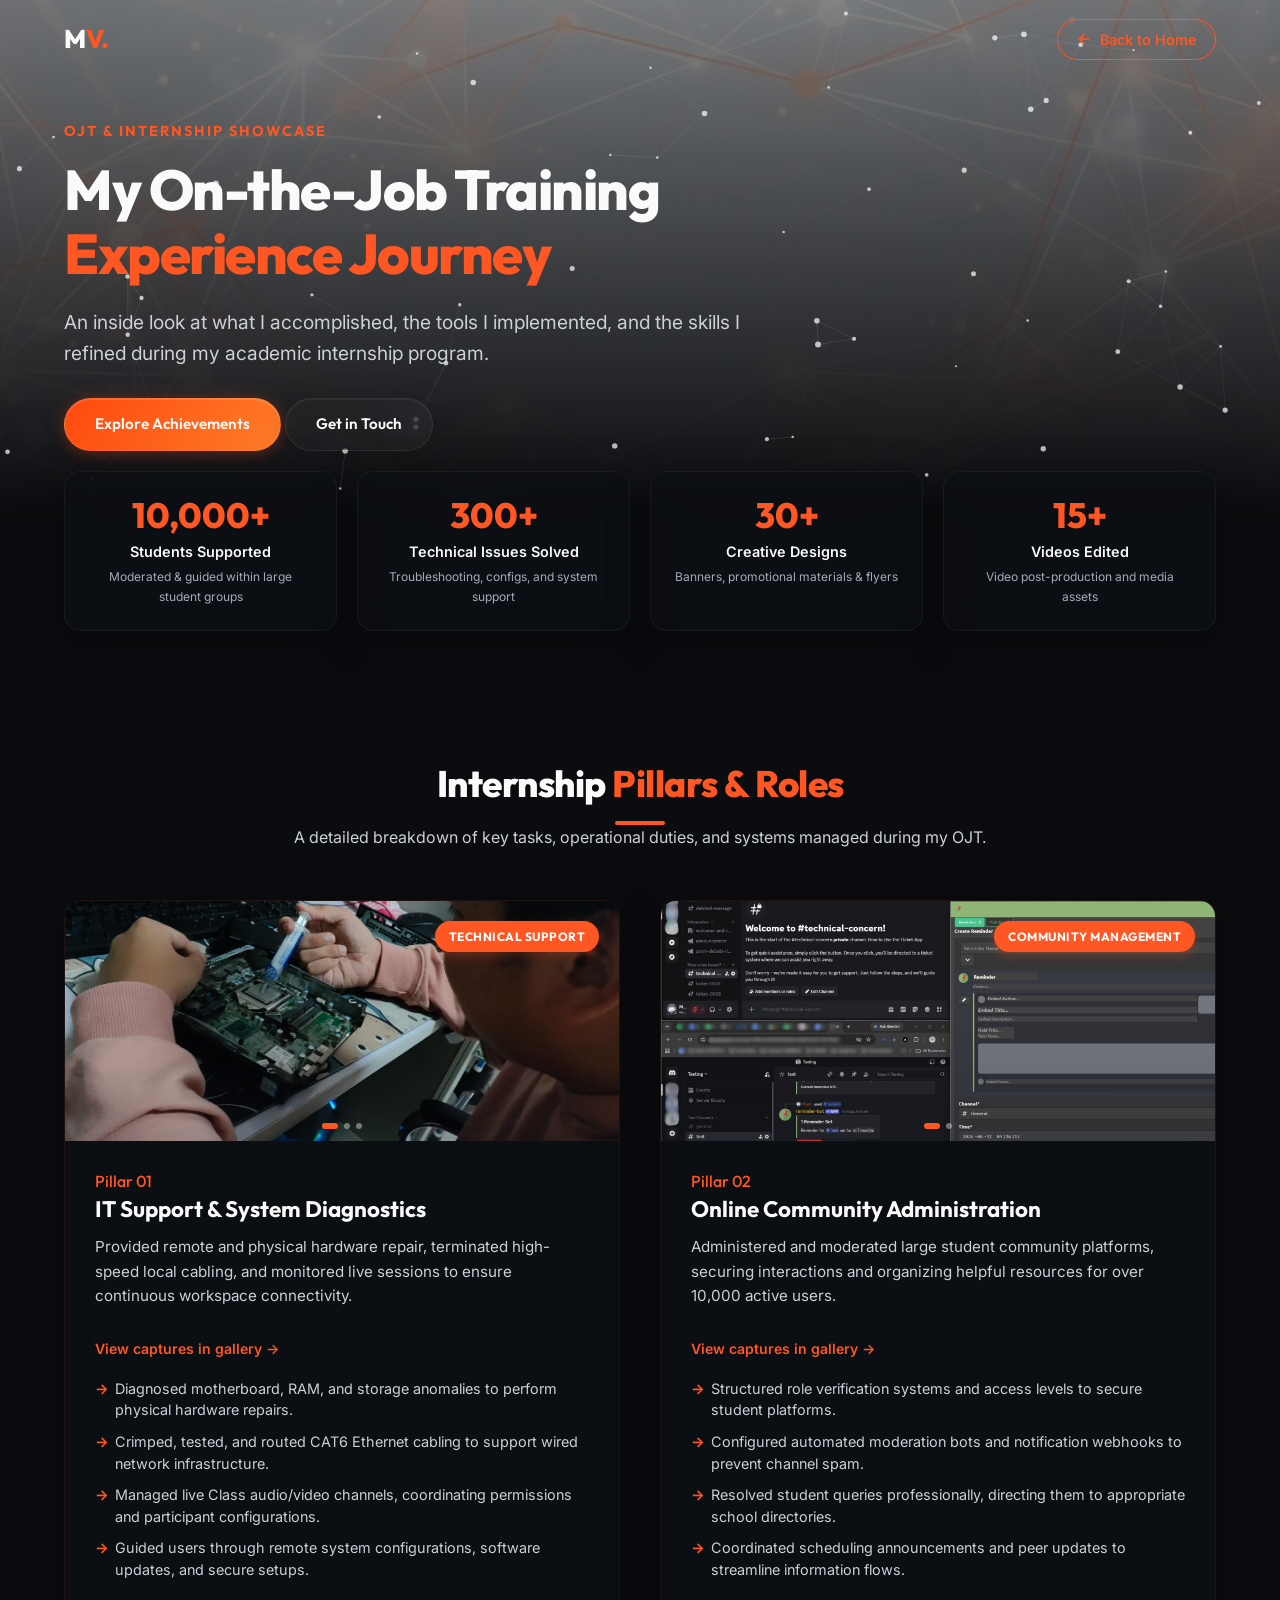
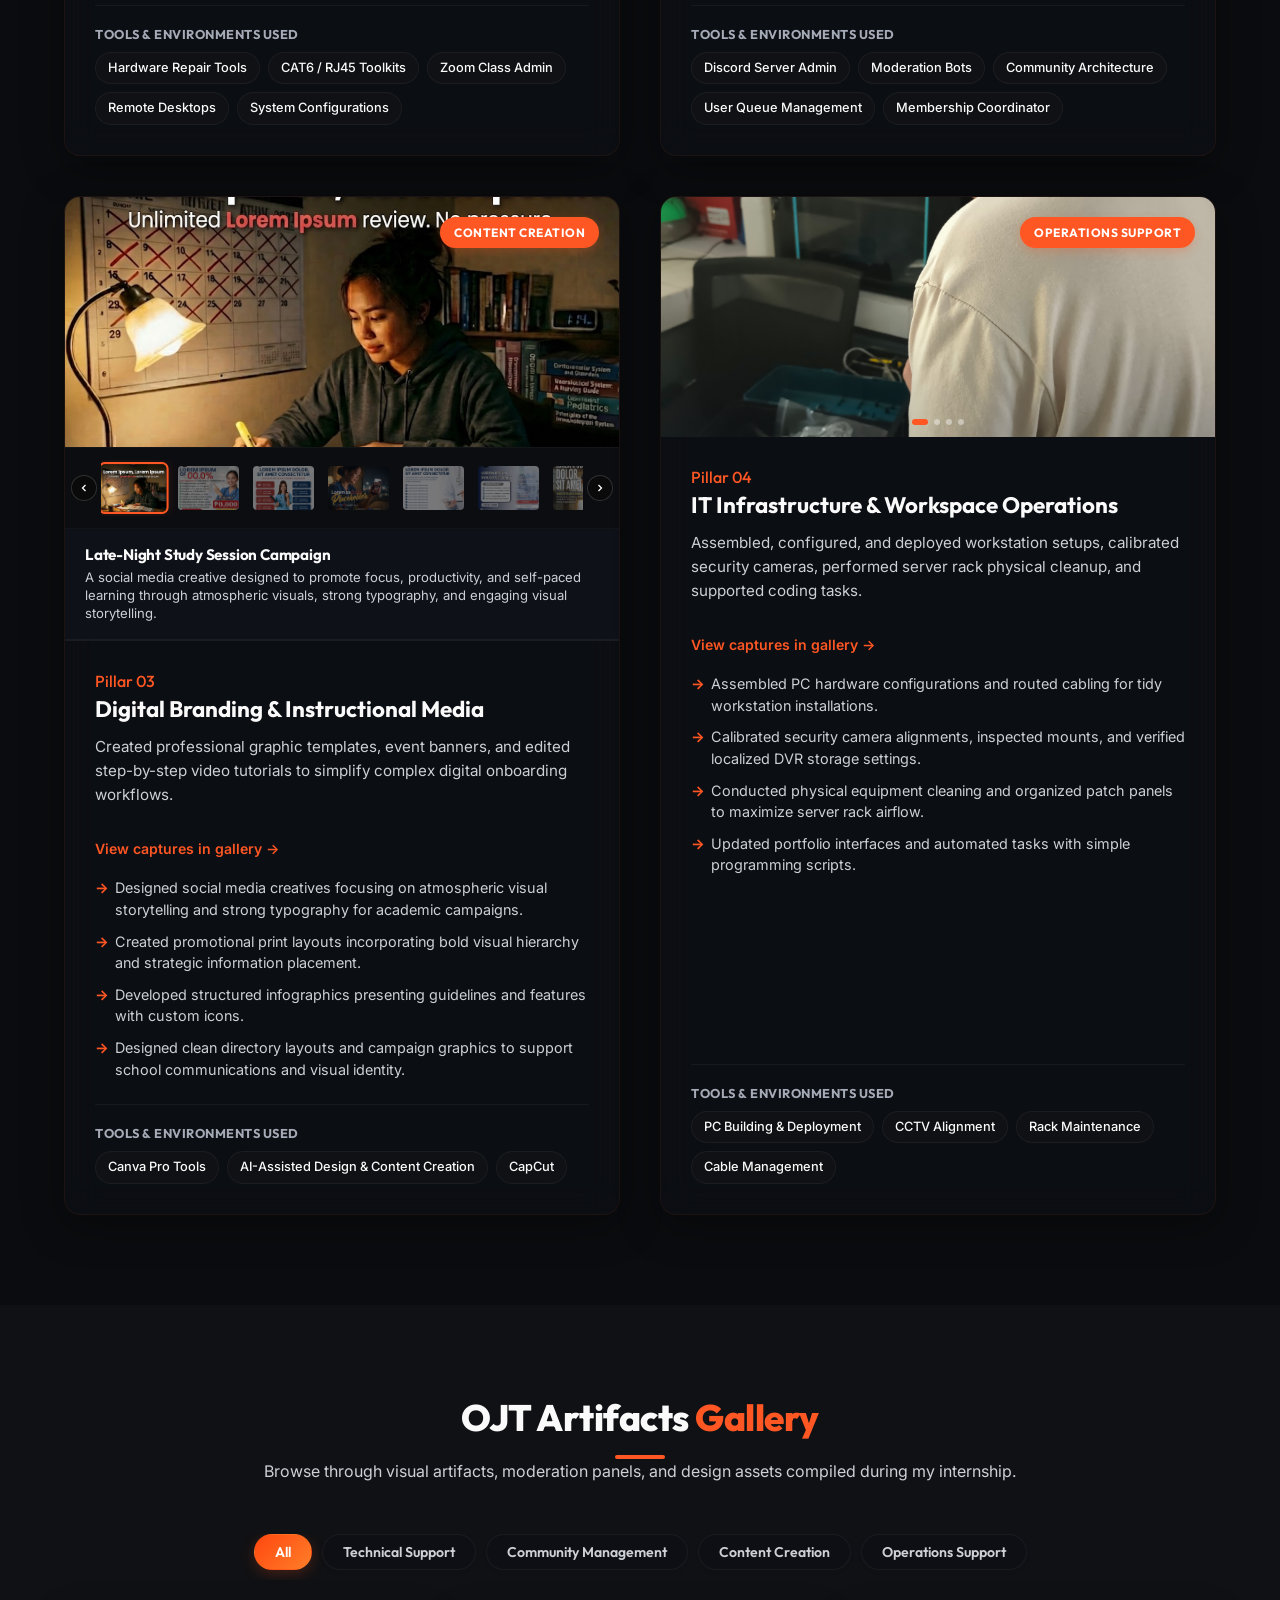
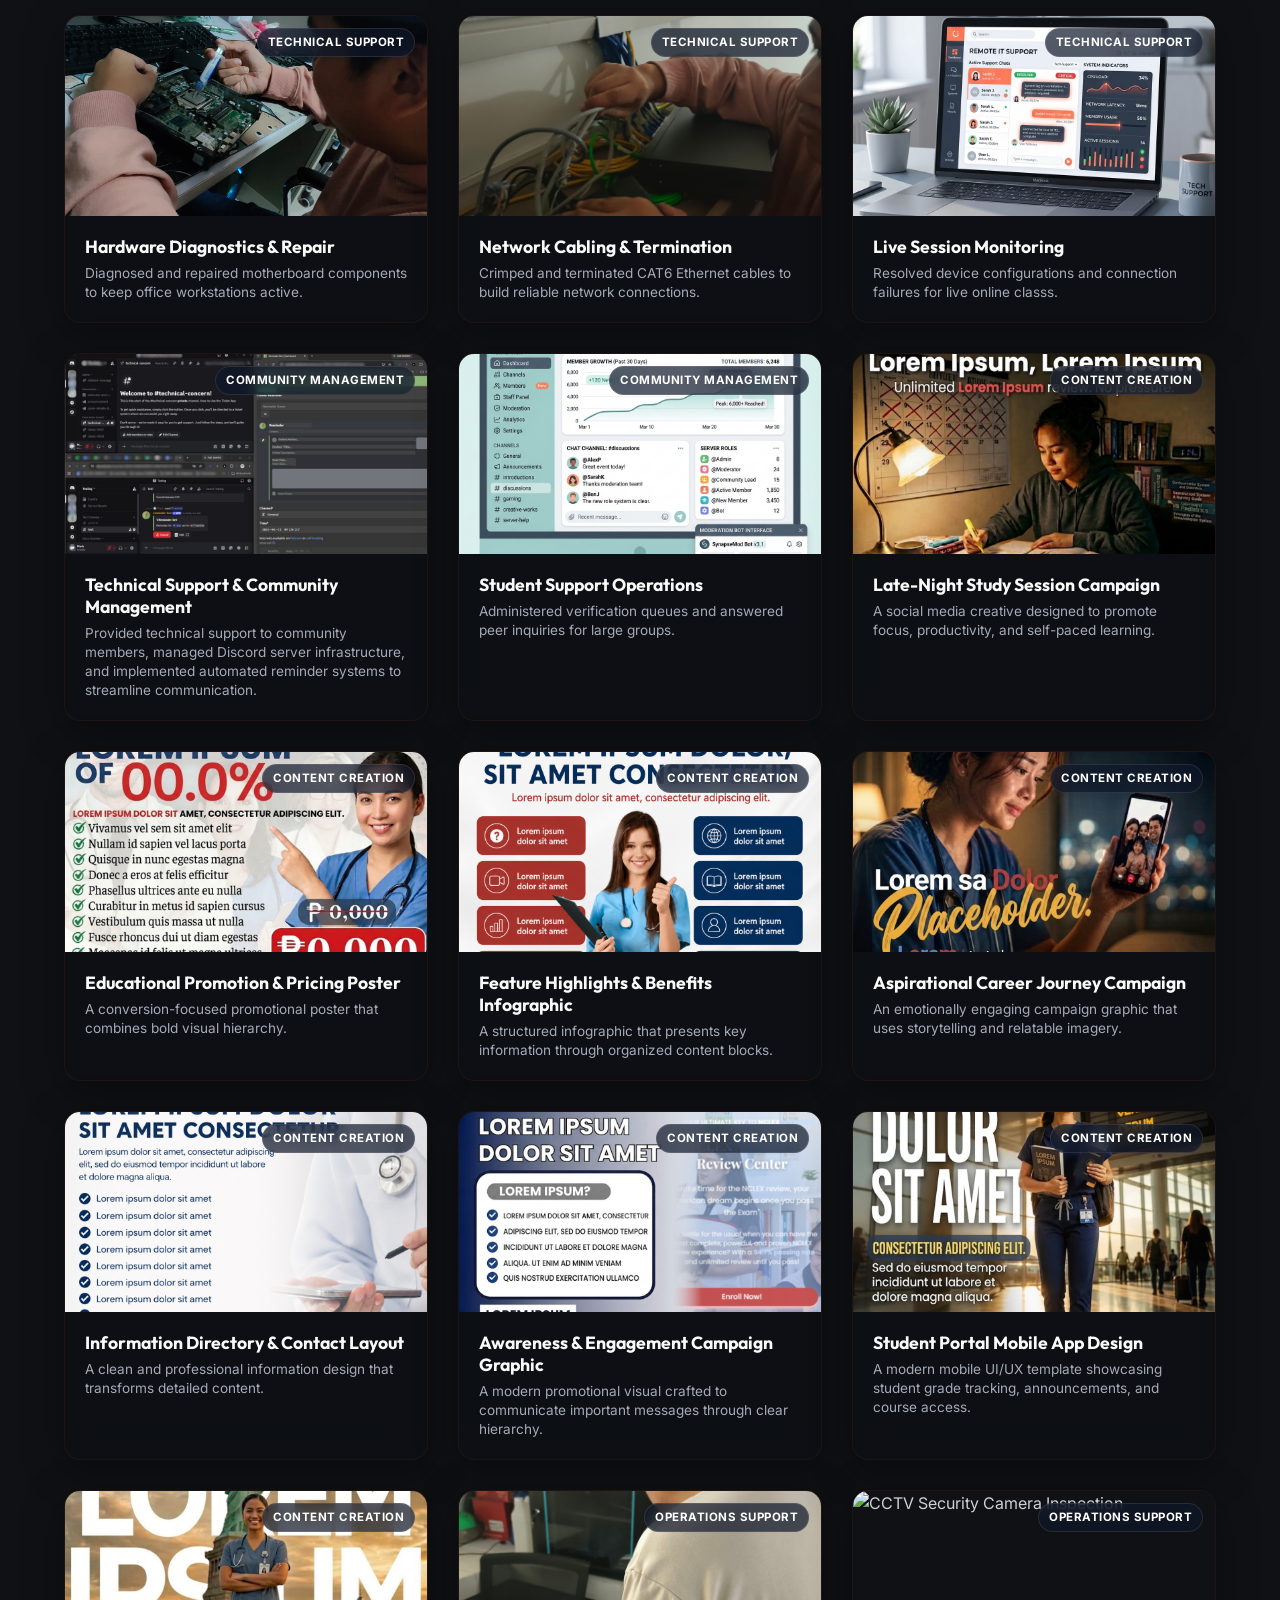
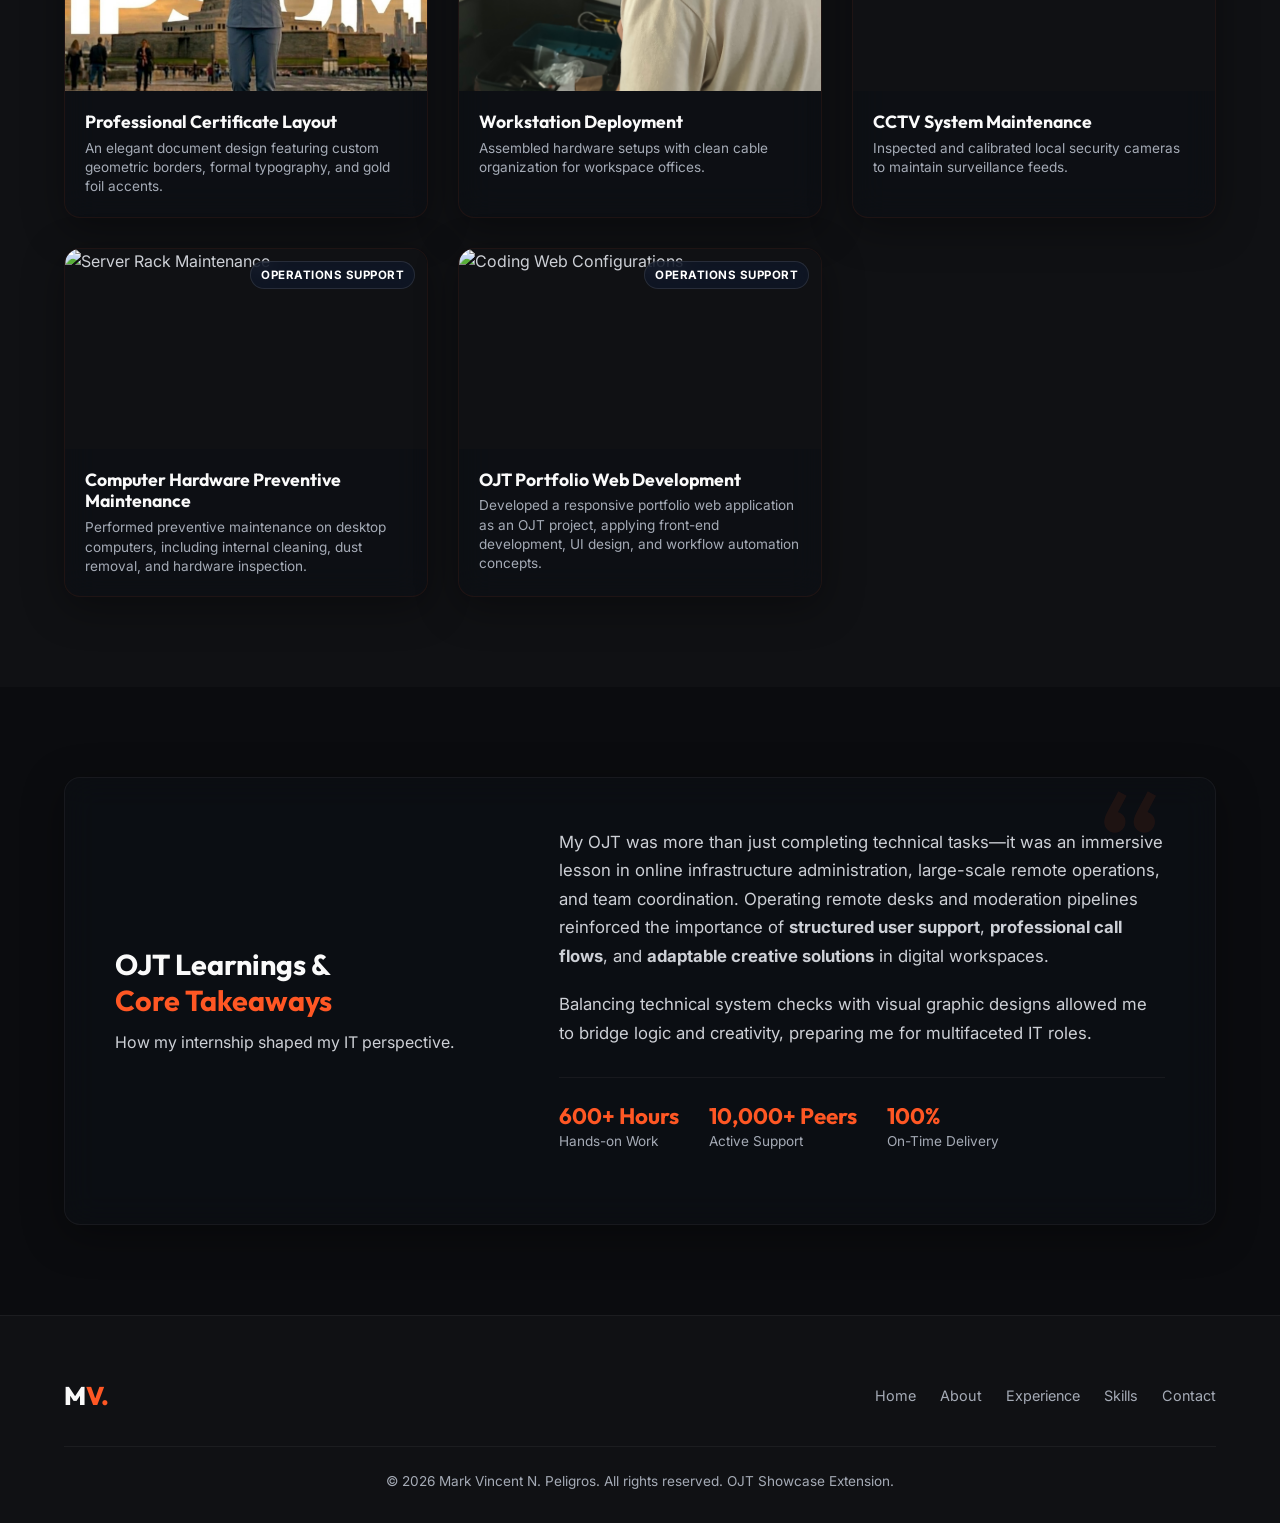
==== commit 5fadf30f: "feat: integrate 8 OJT images in Pillar 3 and update homepage hero badges" ====
--- a/ojt.html
+++ b/ojt.html
@@ -259,10 +259,10 @@
                         <div class="creatives-showcase">
                             <!-- Featured Image Block -->
                             <div class="featured-wrapper">
-                                <img id="creative-featured-img" src="images/ojt-creative-design-01.jpg"
-                                    alt="Social Media Announcements Banner" class="featured-img"
-                                    data-lightbox-src="images/ojt-creative-design-01.jpg"
-                                    data-lightbox-caption="Designed high-impact visual banners, promotional announcements, and graphic layouts in Canva.">
+                                <img id="creative-featured-img" src="images/hahays/35.png"
+                                    alt="Late-Night Study Session Campaign" class="featured-img"
+                                    data-lightbox-src="images/hahays/35.png"
+                                    data-lightbox-caption="A social media creative designed to promote focus, productivity, and self-paced learning through atmospheric visuals, strong typography, and engaging visual storytelling.">
                                 <div class="featured-overlay">
                                     <span class="zoom-indicator">
                                         <svg xmlns="http://www.w3.org/2000/svg" viewBox="0 0 24 24" fill="none"
@@ -288,59 +288,75 @@
 
                                 <div class="filmstrip-track">
                                     <!-- Thumbnail 1 (Active) -->
-                                    <div class="filmstrip-item active" data-img="images/ojt-creative-design-01.jpg"
-                                        data-lightbox-src="images/ojt-creative-design-01.jpg"
-                                        data-lightbox-caption="Designed high-impact visual banners, promotional announcements, and graphic layouts in Canva."
-                                        data-title="Social Media Banners & Graphics"
-                                        data-caption="High-impact announcement designs boosting student engagement.">
-                                        <img src="images/ojt-creative-design-01.jpg"
-                                            alt="Social Media Announcements Banner">
+                                    <div class="filmstrip-item active" data-img="images/hahays/35.png"
+                                        data-lightbox-src="images/hahays/35.png"
+                                        data-lightbox-caption="A social media creative designed to promote focus, productivity, and self-paced learning through atmospheric visuals, strong typography, and engaging visual storytelling."
+                                        data-title="Late-Night Study Session Campaign"
+                                        data-caption="A social media creative designed to promote focus, productivity, and self-paced learning through atmospheric visuals, strong typography, and engaging visual storytelling.">
+                                        <img src="images/hahays/35.png" alt="Late-Night Study Session Campaign">
                                     </div>
 
                                     <!-- Thumbnail 2 -->
-                                    <div class="filmstrip-item" data-img="images/ojt-video-editing-01.jpg"
-                                        data-lightbox-src="images/ojt-video-editing-01.jpg"
-                                        data-lightbox-caption="Edited and assembled student video walkthroughs and system video guides using Premiere Pro."
-                                        data-title="Video Walkthrough & Guides"
-                                        data-caption="Video post-production and tutorial assembly on Adobe Premiere Pro.">
-                                        <img src="images/ojt-video-editing-01.jpg"
-                                            alt="Adobe Premiere Editing Timeline">
+                                    <div class="filmstrip-item" data-img="images/hahays/36.png"
+                                        data-lightbox-src="images/hahays/36.png"
+                                        data-lightbox-caption="A conversion-focused promotional poster that combines bold visual hierarchy, strategic information placement, and impactful call-to-action elements."
+                                        data-title="Educational Promotion & Pricing Poster"
+                                        data-caption="A conversion-focused promotional poster that combines bold visual hierarchy, strategic information placement, and impactful call-to-action elements.">
+                                        <img src="images/hahays/36.png" alt="Educational Promotion & Pricing Poster">
                                     </div>
 
                                     <!-- Thumbnail 3 -->
-                                    <div class="filmstrip-item" data-img="images/ojt_creative.png"
-                                        data-lightbox-src="images/ojt_creative.png"
-                                        data-lightbox-caption="Designed unified branding headers and operational graphic layouts for school pages."
-                                        data-title="Event & Campaign Announcements"
-                                        data-caption="Custom branding assets and cover materials for digital campaigns.">
-                                        <img src="images/ojt_creative.png" alt="Creative Branding Materials">
+                                    <div class="filmstrip-item" data-img="images/hahays/37.png"
+                                        data-lightbox-src="images/hahays/37.png"
+                                        data-lightbox-caption="A structured infographic that presents key information through organized content blocks, custom iconography, and intuitive visual flow."
+                                        data-title="Feature Highlights & Benefits Infographic"
+                                        data-caption="A structured infographic that presents key information through organized content blocks, custom iconography, and intuitive visual flow.">
+                                        <img src="images/hahays/37.png" alt="Feature Highlights & Benefits Infographic">
                                     </div>
 
                                     <!-- Thumbnail 4 -->
-                                    <div class="filmstrip-item" data-img="images/ojt_video.png"
-                                        data-lightbox-src="images/ojt_video.png"
-                                        data-lightbox-caption="Designed high-conversion YouTube-style and guidance thumbnails for student guide videos."
-                                        data-title="Instructional Video Thumbnails"
-                                        data-caption="Click-worthy cover designs for online student tutorials.">
-                                        <img src="images/ojt_video.png" alt="Video Thumbnail Designs">
+                                    <div class="filmstrip-item" data-img="images/hahays/38.png"
+                                        data-lightbox-src="images/hahays/38.png"
+                                        data-lightbox-caption="An emotionally engaging campaign graphic that uses storytelling and relatable imagery to connect audiences with long-term goals and aspirations."
+                                        data-title="Aspirational Career Journey Campaign"
+                                        data-caption="An emotionally engaging campaign graphic that uses storytelling and relatable imagery to connect audiences with long-term goals and aspirations.">
+                                        <img src="images/hahays/38.png" alt="Aspirational Career Journey Campaign">
                                     </div>
 
                                     <!-- Thumbnail 5 -->
-                                    <div class="filmstrip-item" data-img="images/ojt-team-collab-01.jpg"
-                                        data-lightbox-src="images/ojt-team-collab-01.jpg"
-                                        data-lightbox-caption="Created visual checklists and procedures flowcharts to support team workflow documentation."
-                                        data-title="Team Operational Graphics"
-                                        data-caption="Step-by-step procedure diagrams and onboarding assets.">
-                                        <img src="images/ojt-team-collab-01.jpg" alt="Team Workflows Infographic">
+                                    <div class="filmstrip-item" data-img="images/hahays/39.png"
+                                        data-lightbox-src="images/hahays/39.png"
+                                        data-lightbox-caption="A clean and professional information design that transforms detailed content into an accessible and visually organized format."
+                                        data-title="Information Directory & Contact Layout"
+                                        data-caption="A clean and professional information design that transforms detailed content into an accessible and visually organized format.">
+                                        <img src="images/hahays/39.png" alt="Information Directory & Contact Layout">
                                     </div>
 
                                     <!-- Thumbnail 6 -->
-                                    <div class="filmstrip-item" data-img="images/ojt-zoom-support-01.jpg"
-                                        data-lightbox-src="images/ojt-zoom-support-01.jpg"
-                                        data-lightbox-caption="Designed livestream overlay layouts, countdown banners, and virtual backdrops for Zoom Class."
-                                        data-title="Zoom Livestream Overlays"
-                                        data-caption="Custom screen assets and lower-thirds for virtual events.">
-                                        <img src="images/ojt-zoom-support-01.jpg" alt="Livestream Graphic Assets">
+                                    <div class="filmstrip-item" data-img="images/hahays/40.png"
+                                        data-lightbox-src="images/hahays/40.png"
+                                        data-lightbox-caption="A modern promotional visual crafted to communicate important messages through clear hierarchy, balanced composition, and user-friendly design principles."
+                                        data-title="Awareness & Engagement Campaign Graphic"
+                                        data-caption="A modern promotional visual crafted to communicate important messages through clear hierarchy, balanced composition, and user-friendly design principles.">
+                                        <img src="images/hahays/40.png" alt="Awareness & Engagement Campaign Graphic">
+                                    </div>
+
+                                    <!-- Thumbnail 7 -->
+                                    <div class="filmstrip-item" data-img="images/hahays/41.png"
+                                        data-lightbox-src="images/hahays/41.png"
+                                        data-lightbox-caption="Designed a clean, user-friendly mobile Learning Management System (LMS) mockup showcasing responsive mobile app layouts and tech-aligned branding."
+                                        data-title="Student Portal Mobile App Design"
+                                        data-caption="A modern mobile UI/UX template showcasing student grade tracking, announcements, and course access.">
+                                        <img src="images/hahays/41.png" alt="Student Portal Mobile App Design">
+                                    </div>
+
+                                    <!-- Thumbnail 8 -->
+                                    <div class="filmstrip-item" data-img="images/hahays/42.png"
+                                        data-lightbox-src="images/hahays/42.png"
+                                        data-lightbox-caption="Developed a vector-based Certificate of Appreciation template combining academic navy blue, gold seal accents, and structured text flow."
+                                        data-title="Professional Certificate Layout"
+                                        data-caption="An elegant document design featuring custom geometric borders, formal typography, and gold foil accents.">
+                                        <img src="images/hahays/42.png" alt="Professional Certificate Layout">
                                     </div>
                                 </div>
 
@@ -354,8 +370,8 @@
 
                             <!-- Info Pane for Selected Work Description -->
                             <div class="creative-info-pane">
-                                <h4 id="creative-title">Social Media Banners & Graphics</h4>
-                                <p id="creative-desc">High-impact announcement designs boosting student engagement.</p>
+                                <h4 id="creative-title">Late-Night Study Session Campaign</h4>
+                                <p id="creative-desc">A social media creative designed to promote focus, productivity, and self-paced learning through atmospheric visuals, strong typography, and engaging visual storytelling.</p>
                             </div>
                         </div>
                         <div class="card-body">
@@ -368,15 +384,10 @@
                             </div>
 
                             <ul class="card-details-list">
-                                <li>Designed inspirational and engagement-focused social media graphics to foster
-                                    positive audience interaction.</li>
-                                <li>Developed motivational posters recognizing nurses and healthcare professionals
-                                    through encouraging and impactful messaging.li>
-                                <li>Designed inspirational and engagement-focused social media graphics to foster
-                                    positive audience interaction.</li>
-                                <li>Created inclusion and diversity-themed visual campaigns promoting representation,
-                                    accessibility, and community awareness.
-                                </li>
+                                <li>Designed social media creatives focusing on atmospheric visual storytelling and strong typography for academic campaigns.</li>
+                                <li>Created promotional print layouts incorporating bold visual hierarchy and strategic information placement.</li>
+                                <li>Developed structured infographics presenting guidelines and features with custom icons.</li>
+                                <li>Designed clean directory layouts and campaign graphics to support school communications and visual identity.</li>
                             </ul>
 
                             <div class="card-tools">
@@ -617,12 +628,11 @@
                         </div>
                     </div>
 
-                    <!-- Item 6: Video Editing (Content Creation) -->
-                    <div class="gallery-card" data-category="content-creation"
-                        data-lightbox-src="images/ojt-video-editing-01.jpg"
-                        data-lightbox-caption="Edited video walkthroughs and system tutorial videos to assist students in utilizing new digital platforms.">
-                        <div class="gallery-img-box">
-                            <img src="images/ojt-video-editing-01.jpg" alt="Video Timeline Post-Production">
+                    <!-- Item 6: Late-Night Study Session Campaign (Content Creation) -->
+                    <div class="gallery-card" data-category="content-creation" data-lightbox-src="images/hahays/35.png"
+                        data-lightbox-caption="A social media creative designed to promote focus, productivity, and self-paced learning through atmospheric visuals, strong typography, and engaging visual storytelling.">
+                        <div class="gallery-img-box">
+                            <img src="images/hahays/35.png" alt="Late-Night Study Session Campaign">
                             <div class="gallery-hover-overlay">
                                 <span class="gallery-zoom-icon">
                                     <svg xmlns="http://www.w3.org/2000/svg" viewBox="0 0 24 24" fill="none"
@@ -637,17 +647,16 @@
                             <span class="gallery-card-badge">Content Creation</span>
                         </div>
                         <div class="gallery-card-caption">
-                            <h3>Instructional Video Production</h3>
-                            <p>Produced step-by-step video tutorials to simplify system walkthroughs for peers.</p>
-                        </div>
-                    </div>
-
-                    <!-- Item 7: Creative Design (Content Creation) -->
-                    <div class="gallery-card" data-category="content-creation"
-                        data-lightbox-src="images/ojt-creative-design-01.jpg"
-                        data-lightbox-caption="Designed digital event banners, flyers, and templates to optimize information sharing across channels.">
-                        <div class="gallery-img-box">
-                            <img src="images/ojt-creative-design-01.jpg" alt="Canva Digital Asset Design">
+                            <h3>Late-Night Study Session Campaign</h3>
+                            <p>A social media creative designed to promote focus, productivity, and self-paced learning.</p>
+                        </div>
+                    </div>
+
+                    <!-- Item 7: Educational Promotion & Pricing Poster (Content Creation) -->
+                    <div class="gallery-card" data-category="content-creation" data-lightbox-src="images/hahays/36.png"
+                        data-lightbox-caption="A conversion-focused promotional poster that combines bold visual hierarchy, strategic information placement, and impactful call-to-action elements.">
+                        <div class="gallery-img-box">
+                            <img src="images/hahays/36.png" alt="Educational Promotion & Pricing Poster">
                             <div class="gallery-hover-overlay">
                                 <span class="gallery-zoom-icon">
                                     <svg xmlns="http://www.w3.org/2000/svg" viewBox="0 0 24 24" fill="none"
@@ -662,113 +671,257 @@
                             <span class="gallery-card-badge">Content Creation</span>
                         </div>
                         <div class="gallery-card-caption">
-                            <h3>Digital Media Design</h3>
-                            <p>Created visual assets and flyers to boost engagement on community platforms.</p>
-                        </div>
-                    </div>
-
-                    <!-- Item 8: Workstation Setup (Operations Support) -->
-                    <div class="gallery-card" data-category="operations-support"
-                        data-lightbox-src="images/OJT photo/ojt_setup01.jpg"
-                        data-lightbox-caption="Organized hardware cabling and assembled computer systems to deploy operational workstations.">
-                        <div class="gallery-img-box">
-                            <img src="images/OJT photo/ojt_setup01.jpg" alt="Workstation Assembly and Organization">
-                            <div class="gallery-hover-overlay">
-                                <span class="gallery-zoom-icon">
-                                    <svg xmlns="http://www.w3.org/2000/svg" viewBox="0 0 24 24" fill="none"
-                                        stroke="currentColor" stroke-width="2.5" class="svg-zoom">
-                                        <circle cx="11" cy="11" r="8"></circle>
-                                        <line x1="21" y1="21" x2="16.65" y2="16.65"></line>
-                                        <line x1="11" y1="8" x2="11" y2="14"></line>
-                                        <line x1="8" y1="11" x2="14" y2="11"></line>
-                                    </svg>
-                                </span>
-                            </div>
-                            <span class="gallery-card-badge">Operations Support</span>
-                        </div>
-                        <div class="gallery-card-caption">
-                            <h3>Workstation Deployment</h3>
-                            <p>Assembled hardware setups with clean cable organization for workspace offices.</p>
-                        </div>
-                    </div>
-
-                    <!-- Item 9: CCTV System (Operations Support) -->
-                    <div class="gallery-card" data-category="operations-support"
-                        data-lightbox-src="images/OJT photo/ojt_cctv01.jpg"
-                        data-lightbox-caption="Aligned physical camera angles and checked localized storage streams to ensure building security.">
-                        <div class="gallery-img-box">
-                            <img src="images/OJT photo/ojt_cctv01.jpg" alt="CCTV Security Camera Inspection">
-                            <div class="gallery-hover-overlay">
-                                <span class="gallery-zoom-icon">
-                                    <svg xmlns="http://www.w3.org/2000/svg" viewBox="0 0 24 24" fill="none"
-                                        stroke="currentColor" stroke-width="2.5" class="svg-zoom">
-                                        <circle cx="11" cy="11" r="8"></circle>
-                                        <line x1="21" y1="21" x2="16.65" y2="16.65"></line>
-                                        <line x1="11" y1="8" x2="11" y2="14"></line>
-                                        <line x1="8" y1="11" x2="14" y2="11"></line>
-                                    </svg>
-                                </span>
-                            </div>
-                            <span class="gallery-card-badge">Operations Support</span>
-                        </div>
-                        <div class="gallery-card-caption">
-                            <h3>CCTV System Maintenance</h3>
-                            <p>Inspected and calibrated local security cameras to maintain surveillance feeds.</p>
-                        </div>
-                    </div>
-
-                    <!-- Item 10: Server Rack (Operations Support) -->
-                    <div class="gallery-card" data-category="operations-support"
-                        data-lightbox-src="images/OJT photo/ojt_clean01.jpg"
-                        data-lightbox-caption="Performed physical equipment cleaning and organized cables inside server racks to prevent overheating.">
-                        <div class="gallery-img-box">
-                            <img src="images/OJT photo/ojt_clean01.jpg" alt="Server Rack Maintenance">
-                            <div class="gallery-hover-overlay">
-                                <span class="gallery-zoom-icon">
-                                    <svg xmlns="http://www.w3.org/2000/svg" viewBox="0 0 24 24" fill="none"
-                                        stroke="currentColor" stroke-width="2.5" class="svg-zoom">
-                                        <circle cx="11" cy="11" r="8"></circle>
-                                        <line x1="21" y1="21" x2="16.65" y2="16.65"></line>
-                                        <line x1="11" y1="8" x2="11" y2="14"></line>
-                                        <line x1="8" y1="11" x2="14" y2="11"></line>
-                                    </svg>
-                                </span>
-                            </div>
-                            <span class="gallery-card-badge">Operations Support</span>
-                        </div>
-                        <div class="gallery-card-caption">
-                            <h3>Computer Hardware Preventive Maintenance</h3>
-                            <p>Performed preventive maintenance on desktop computers, including internal cleaning, dust
-                                removal, and hardware inspection.</p>
-                        </div>
-                    </div>
-
-                    <!-- Item 11: Scripting Support (Operations Support) -->
-                    <div class="gallery-card" data-category="operations-support"
-                        data-lightbox-src="images/OJT photo/ojt_coding01.jpg"
-                        data-lightbox-caption="Wrote utility automation scripts and updated web interfaces to enhance workspace tool efficiency.">
-                        <div class="gallery-img-box">
-                            <img src="images/OJT photo/ojt_coding01.jpg" alt="Coding Web Configurations">
-                            <div class="gallery-hover-overlay">
-                                <span class="gallery-zoom-icon">
-                                    <svg xmlns="http://www.w3.org/2000/svg" viewBox="0 0 24 24" fill="none"
-                                        stroke="currentColor" stroke-width="2.5" class="svg-zoom">
-                                        <circle cx="11" cy="11" r="8"></circle>
-                                        <line x1="21" y1="21" x2="16.65" y2="16.65"></line>
-                                        <line x1="11" y1="8" x2="11" y2="14"></line>
-                                        <line x1="8" y1="11" x2="14" y2="11"></line>
-                                    </svg>
-                                </span>
-                            </div>
-                            <span class="gallery-card-badge">Operations Support</span>
-                        </div>
-                        <div class="gallery-card-caption">
-                            <h3>OJT Portfolio Web Development</h3>
-                            <p>Developed a responsive portfolio web application as an OJT project, applying front-end
-                                development, UI design, and workflow automation concepts.</p>
-                        </div>
-                    </div>
-                </div>
+                            <h3>Educational Promotion & Pricing Poster</h3>
+                            <p>A conversion-focused promotional poster that combines bold visual hierarchy.</p>
+                        </div>
+                    </div>
+
+                    <!-- Item 7b: Feature Highlights & Benefits Infographic (Content Creation) -->
+                    <div class="gallery-card" data-category="content-creation" data-lightbox-src="images/hahays/37.png"
+                        data-lightbox-caption="A structured infographic that presents key information through organized content blocks, custom iconography, and intuitive visual flow.">
+                        <div class="gallery-img-box">
+                            <img src="images/hahays/37.png" alt="Feature Highlights & Benefits Infographic">
+                            <div class="gallery-hover-overlay">
+                                <span class="gallery-zoom-icon">
+                                    <svg xmlns="http://www.w3.org/2000/svg" viewBox="0 0 24 24" fill="none"
+                                        stroke="currentColor" stroke-width="2.5" class="svg-zoom">
+                                        <circle cx="11" cy="11" r="8"></circle>
+                                        <line x1="21" y1="21" x2="16.65" y2="16.65"></line>
+                                        <line x1="11" y1="8" x2="11" y2="14"></line>
+                                        <line x1="8" y1="11" x2="14" y2="11"></line>
+                                    </svg>
+                                </span>
+                            </div>
+                            <span class="gallery-card-badge">Content Creation</span>
+                        </div>
+                        <div class="gallery-card-caption">
+                            <h3>Feature Highlights & Benefits Infographic</h3>
+                            <p>A structured infographic that presents key information through organized content blocks.</p>
+                        </div>
+                    </div>
+
+                    <!-- Item 7c: Aspirational Career Journey Campaign (Content Creation) -->
+                    <div class="gallery-card" data-category="content-creation" data-lightbox-src="images/hahays/38.png"
+                        data-lightbox-caption="An emotionally engaging campaign graphic that uses storytelling and relatable imagery to connect audiences with long-term goals and aspirations.">
+                        <div class="gallery-img-box">
+                            <img src="images/hahays/38.png" alt="Aspirational Career Journey Campaign">
+                            <div class="gallery-hover-overlay">
+                                <span class="gallery-zoom-icon">
+                                    <svg xmlns="http://www.w3.org/2000/svg" viewBox="0 0 24 24" fill="none"
+                                        stroke="currentColor" stroke-width="2.5" class="svg-zoom">
+                                        <circle cx="11" cy="11" r="8"></circle>
+                                        <line x1="21" y1="21" x2="16.65" y2="16.65"></line>
+                                        <line x1="11" y1="8" x2="11" y2="14"></line>
+                                        <line x1="8" y1="11" x2="14" y2="11"></line>
+                                    </svg>
+                                </span>
+                            </div>
+                            <span class="gallery-card-badge">Content Creation</span>
+                        </div>
+                        <div class="gallery-card-caption">
+                            <h3>Aspirational Career Journey Campaign</h3>
+                            <p>An emotionally engaging campaign graphic that uses storytelling and relatable imagery.</p>
+                        </div>
+                    </div>
+
+                    <!-- Item 7d: Information Directory & Contact Layout (Content Creation) -->
+                    <div class="gallery-card" data-category="content-creation" data-lightbox-src="images/hahays/39.png"
+                        data-lightbox-caption="A clean and professional information design that transforms detailed content into an accessible and visually organized format.">
+                        <div class="gallery-img-box">
+                            <img src="images/hahays/39.png" alt="Information Directory & Contact Layout">
+                            <div class="gallery-hover-overlay">
+                                <span class="gallery-zoom-icon">
+                                    <svg xmlns="http://www.w3.org/2000/svg" viewBox="0 0 24 24" fill="none"
+                                        stroke="currentColor" stroke-width="2.5" class="svg-zoom">
+                                        <circle cx="11" cy="11" r="8"></circle>
+                                        <line x1="21" y1="21" x2="16.65" y2="16.65"></line>
+                                        <line x1="11" y1="8" x2="11" y2="14"></line>
+                                        <line x1="8" y1="11" x2="14" y2="11"></line>
+                                    </svg>
+                                </span>
+                            </div>
+                            <span class="gallery-card-badge">Content Creation</span>
+                        </div>
+                        <div class="gallery-card-caption">
+                            <h3>Information Directory & Contact Layout</h3>
+                            <p>A clean and professional information design that transforms detailed content.</p>
+                        </div>
+                    </div>
+
+                    <!-- Item 7e: Awareness & Engagement Campaign Graphic (Content Creation) -->
+                    <div class="gallery-card" data-category="content-creation" data-lightbox-src="images/hahays/40.png"
+                        data-lightbox-caption="A modern promotional visual crafted to communicate important messages through clear hierarchy, balanced composition, and user-friendly design principles.">
+                        <div class="gallery-img-box">
+                            <img src="images/hahays/40.png" alt="Awareness & Engagement Campaign Graphic">
+                            <div class="gallery-hover-overlay">
+                                <span class="gallery-zoom-icon">
+                                    <svg xmlns="http://www.w3.org/2000/svg" viewBox="0 0 24 24" fill="none"
+                                        stroke="currentColor" stroke-width="2.5" class="svg-zoom">
+                                        <circle cx="11" cy="11" r="8"></circle>
+                                        <line x1="21" y1="21" x2="16.65" y2="16.65"></line>
+                                        <line x1="11" y1="8" x2="11" y2="14"></line>
+                                        <line x1="8" y1="11" x2="14" y2="11"></line>
+                                    </svg>
+                                </span>
+                            </div>
+                            <span class="gallery-card-badge">Content Creation</span>
+                        </div>
+                        <div class="gallery-card-caption">
+                            <h3>Awareness & Engagement Campaign Graphic</h3>
+                            <p>A modern promotional visual crafted to communicate important messages through clear hierarchy.</p>
+                        </div>
+                    </div>
+
+                    <!-- Item 7f: Student Portal Mobile App Design (Content Creation) -->
+                    <div class="gallery-card" data-category="content-creation" data-lightbox-src="images/hahays/41.png"
+                        data-lightbox-caption="Designed a clean, user-friendly mobile Learning Management System (LMS) mockup showcasing responsive mobile app layouts and tech-aligned branding.">
+                        <div class="gallery-img-box">
+                            <img src="images/hahays/41.png" alt="Student Portal Mobile App Design">
+                            <div class="gallery-hover-overlay">
+                                <span class="gallery-zoom-icon">
+                                    <svg xmlns="http://www.w3.org/2000/svg" viewBox="0 0 24 24" fill="none"
+                                        stroke="currentColor" stroke-width="2.5" class="svg-zoom">
+                                        <circle cx="11" cy="11" r="8"></circle>
+                                        <line x1="21" y1="21" x2="16.65" y2="16.65"></line>
+                                        <line x1="11" y1="8" x2="11" y2="14"></line>
+                                        <line x1="8" y1="11" x2="14" y2="11"></line>
+                                    </svg>
+                                </span>
+                            </div>
+                            <span class="gallery-card-badge">Content Creation</span>
+                        </div>
+                        <div class="gallery-card-caption">
+                            <h3>Student Portal Mobile App Design</h3>
+                            <p>A modern mobile UI/UX template showcasing student grade tracking, announcements, and course access.</p>
+                        </div>
+                    </div>
+
+                    <!-- Item 7g: Professional Certificate Layout (Content Creation) -->
+                    <div class="gallery-card" data-category="content-creation" data-lightbox-src="images/hahays/42.png"
+                        data-lightbox-caption="Developed a vector-based Certificate of Appreciation template combining academic navy blue, gold seal accents, and structured text flow.">
+                        <div class="gallery-img-box">
+                            <img src="images/hahays/42.png" alt="Professional Certificate Layout">
+                            <div class="gallery-hover-overlay">
+                                <span class="gallery-zoom-icon">
+                                    <svg xmlns="http://www.w3.org/2000/svg" viewBox="0 0 24 24" fill="none"
+                                        stroke="currentColor" stroke-width="2.5" class="svg-zoom">
+                                        <circle cx="11" cy="11" r="8"></circle>
+                                        <line x1="21" y1="21" x2="16.65" y2="16.65"></line>
+                                        <line x1="11" y1="8" x2="11" y2="14"></line>
+                                        <line x1="8" y1="11" x2="14" y2="11"></line>
+                                    </svg>
+                                </span>
+                            </div>
+                            <span class="gallery-card-badge">Content Creation</span>
+                        </div>
+                        <div class="gallery-card-caption">
+                            <h3>Professional Certificate Layout</h3>
+                            <p>An elegant document design featuring custom geometric borders, formal typography, and gold foil accents.</p>
+                        </div>
+                    </div>
+
+                <!-- Item 8: Workstation Setup (Operations Support) -->
+                <div class="gallery-card" data-category="operations-support"
+                    data-lightbox-src="images/OJT photo/ojt_setup01.jpg"
+                    data-lightbox-caption="Organized hardware cabling and assembled computer systems to deploy operational workstations.">
+                    <div class="gallery-img-box">
+                        <img src="images/OJT photo/ojt_setup01.jpg" alt="Workstation Assembly and Organization">
+                        <div class="gallery-hover-overlay">
+                            <span class="gallery-zoom-icon">
+                                <svg xmlns="http://www.w3.org/2000/svg" viewBox="0 0 24 24" fill="none"
+                                    stroke="currentColor" stroke-width="2.5" class="svg-zoom">
+                                    <circle cx="11" cy="11" r="8"></circle>
+                                    <line x1="21" y1="21" x2="16.65" y2="16.65"></line>
+                                    <line x1="11" y1="8" x2="11" y2="14"></line>
+                                    <line x1="8" y1="11" x2="14" y2="11"></line>
+                                </svg>
+                            </span>
+                        </div>
+                        <span class="gallery-card-badge">Operations Support</span>
+                    </div>
+                    <div class="gallery-card-caption">
+                        <h3>Workstation Deployment</h3>
+                        <p>Assembled hardware setups with clean cable organization for workspace offices.</p>
+                    </div>
+                </div>
+
+                <!-- Item 9: CCTV System (Operations Support) -->
+                <div class="gallery-card" data-category="operations-support"
+                    data-lightbox-src="images/OJT photo/ojt_cctv01.jpg"
+                    data-lightbox-caption="Aligned physical camera angles and checked localized storage streams to ensure building security.">
+                    <div class="gallery-img-box">
+                        <img src="images/OJT photo/ojt_cctv01.jpg" alt="CCTV Security Camera Inspection">
+                        <div class="gallery-hover-overlay">
+                            <span class="gallery-zoom-icon">
+                                <svg xmlns="http://www.w3.org/2000/svg" viewBox="0 0 24 24" fill="none"
+                                    stroke="currentColor" stroke-width="2.5" class="svg-zoom">
+                                    <circle cx="11" cy="11" r="8"></circle>
+                                    <line x1="21" y1="21" x2="16.65" y2="16.65"></line>
+                                    <line x1="11" y1="8" x2="11" y2="14"></line>
+                                    <line x1="8" y1="11" x2="14" y2="11"></line>
+                                </svg>
+                            </span>
+                        </div>
+                        <span class="gallery-card-badge">Operations Support</span>
+                    </div>
+                    <div class="gallery-card-caption">
+                        <h3>CCTV System Maintenance</h3>
+                        <p>Inspected and calibrated local security cameras to maintain surveillance feeds.</p>
+                    </div>
+                </div>
+
+                <!-- Item 10: Server Rack (Operations Support) -->
+                <div class="gallery-card" data-category="operations-support"
+                    data-lightbox-src="images/OJT photo/ojt_clean01.jpg"
+                    data-lightbox-caption="Performed physical equipment cleaning and organized cables inside server racks to prevent overheating.">
+                    <div class="gallery-img-box">
+                        <img src="images/OJT photo/ojt_clean01.jpg" alt="Server Rack Maintenance">
+                        <div class="gallery-hover-overlay">
+                            <span class="gallery-zoom-icon">
+                                <svg xmlns="http://www.w3.org/2000/svg" viewBox="0 0 24 24" fill="none"
+                                    stroke="currentColor" stroke-width="2.5" class="svg-zoom">
+                                    <circle cx="11" cy="11" r="8"></circle>
+                                    <line x1="21" y1="21" x2="16.65" y2="16.65"></line>
+                                    <line x1="11" y1="8" x2="11" y2="14"></line>
+                                    <line x1="8" y1="11" x2="14" y2="11"></line>
+                                </svg>
+                            </span>
+                        </div>
+                        <span class="gallery-card-badge">Operations Support</span>
+                    </div>
+                    <div class="gallery-card-caption">
+                        <h3>Computer Hardware Preventive Maintenance</h3>
+                        <p>Performed preventive maintenance on desktop computers, including internal cleaning, dust
+                            removal, and hardware inspection.</p>
+                    </div>
+                </div>
+
+                <!-- Item 11: Scripting Support (Operations Support) -->
+                <div class="gallery-card" data-category="operations-support"
+                    data-lightbox-src="images/OJT photo/ojt_coding01.jpg"
+                    data-lightbox-caption="Wrote utility automation scripts and updated web interfaces to enhance workspace tool efficiency.">
+                    <div class="gallery-img-box">
+                        <img src="images/OJT photo/ojt_coding01.jpg" alt="Coding Web Configurations">
+                        <div class="gallery-hover-overlay">
+                            <span class="gallery-zoom-icon">
+                                <svg xmlns="http://www.w3.org/2000/svg" viewBox="0 0 24 24" fill="none"
+                                    stroke="currentColor" stroke-width="2.5" class="svg-zoom">
+                                    <circle cx="11" cy="11" r="8"></circle>
+                                    <line x1="21" y1="21" x2="16.65" y2="16.65"></line>
+                                    <line x1="11" y1="8" x2="11" y2="14"></line>
+                                    <line x1="8" y1="11" x2="14" y2="11"></line>
+                                </svg>
+                            </span>
+                        </div>
+                        <span class="gallery-card-badge">Operations Support</span>
+                    </div>
+                    <div class="gallery-card-caption">
+                        <h3>OJT Portfolio Web Development</h3>
+                        <p>Developed a responsive portfolio web application as an OJT project, applying front-end
+                            development, UI design, and workflow automation concepts.</p>
+                    </div>
+                </div>
+            </div>
             </div>
         </section>
 
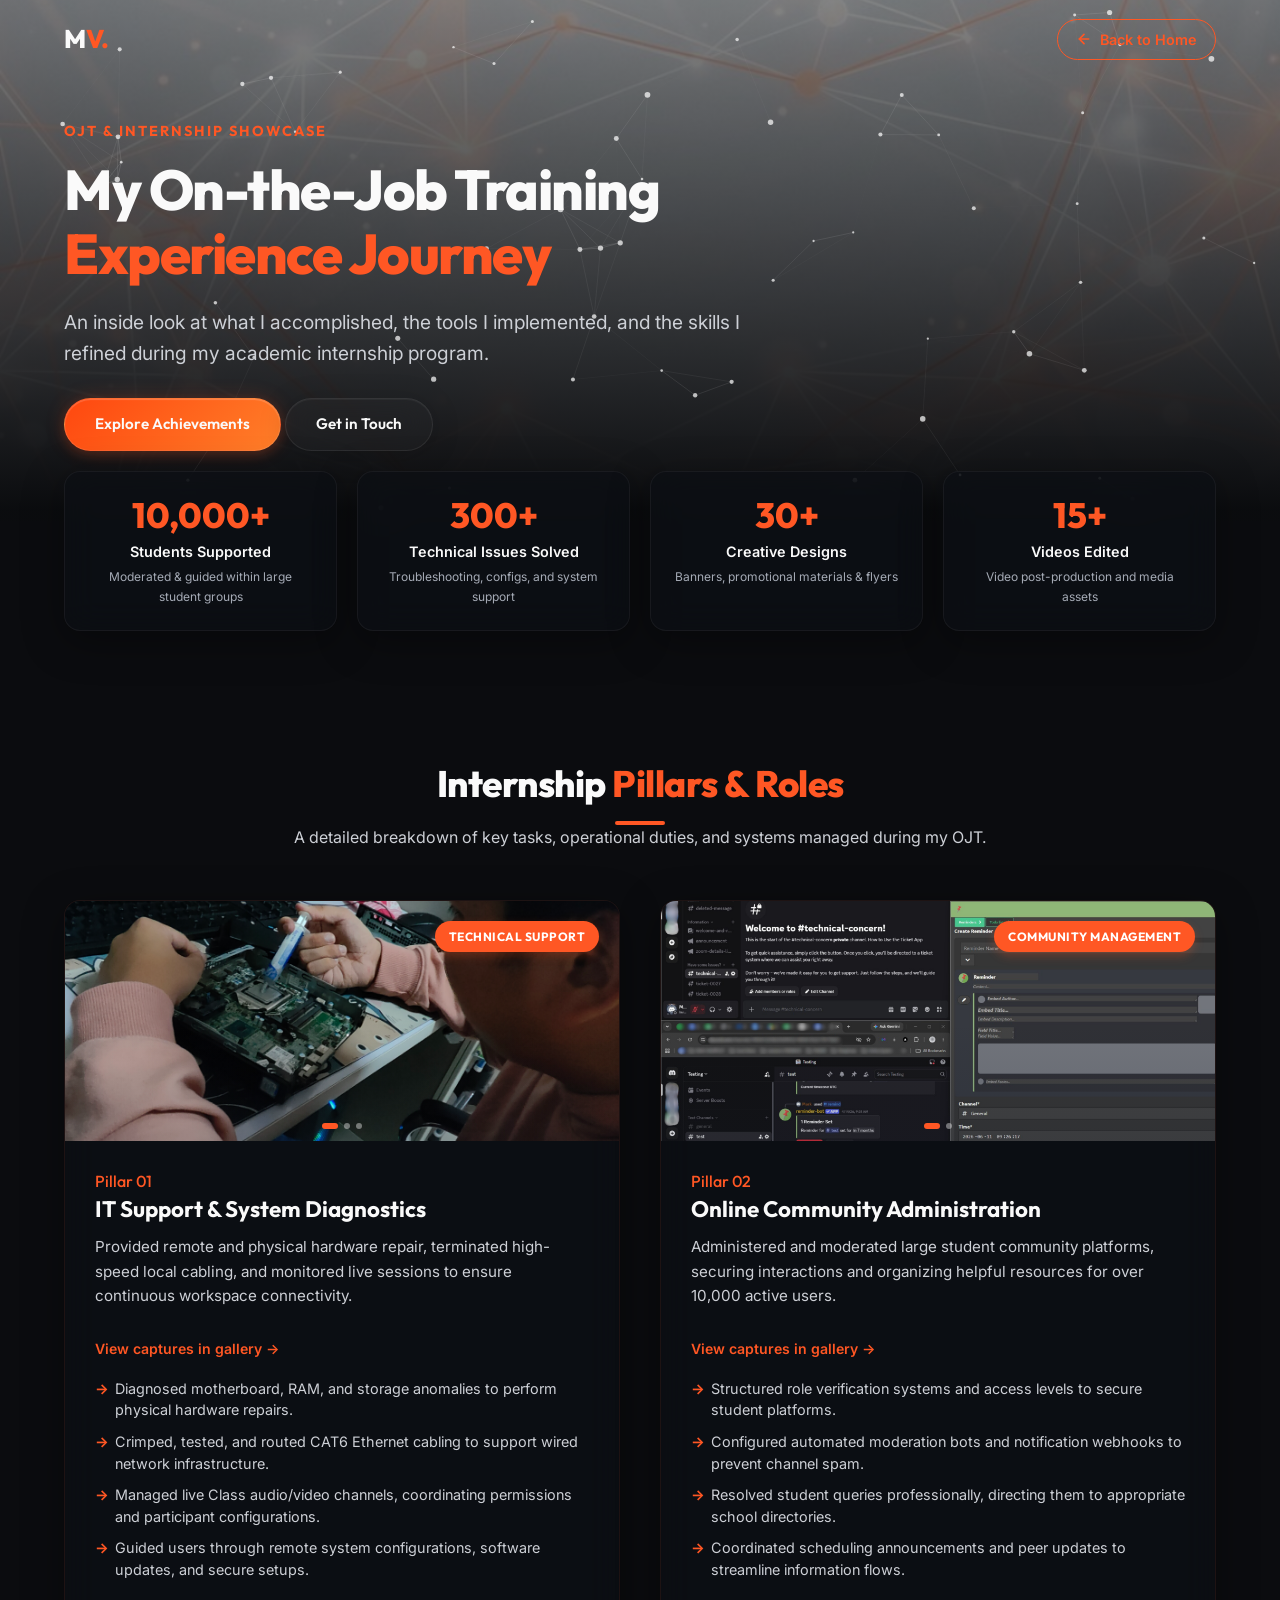
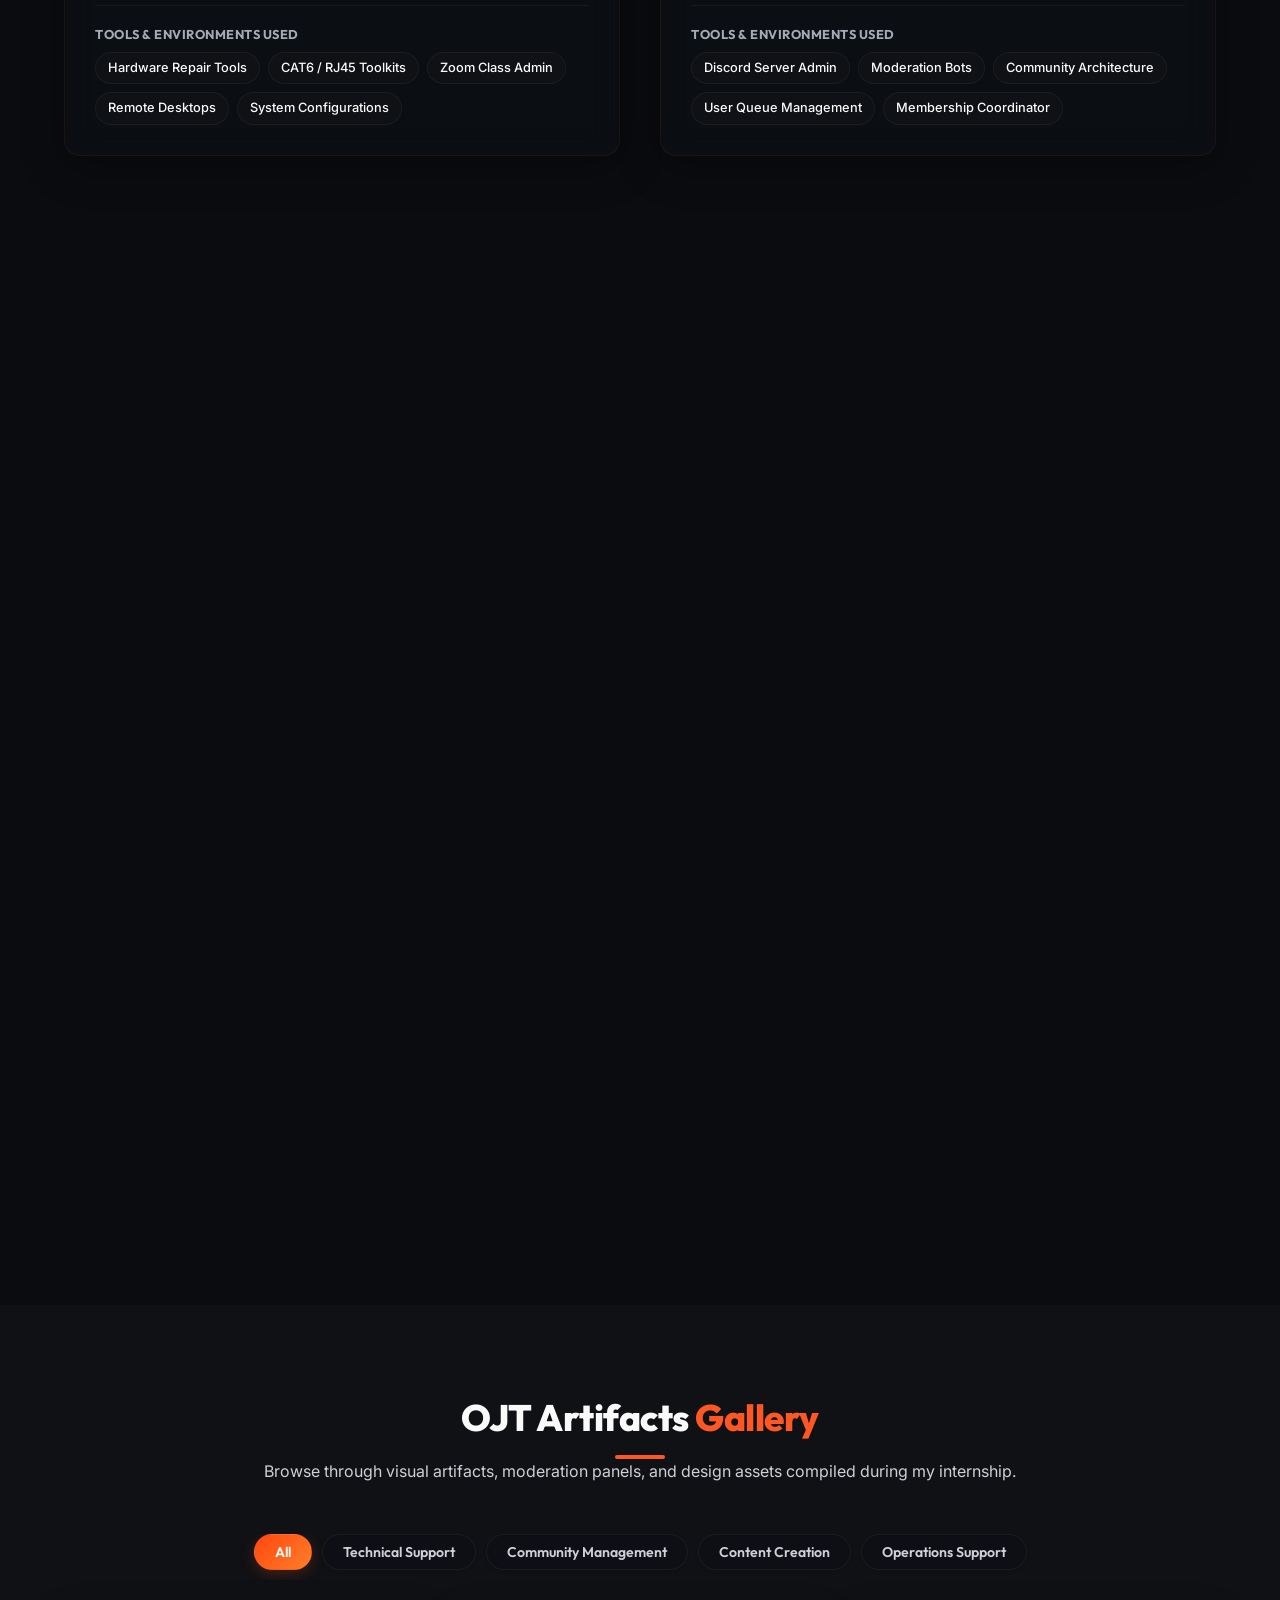
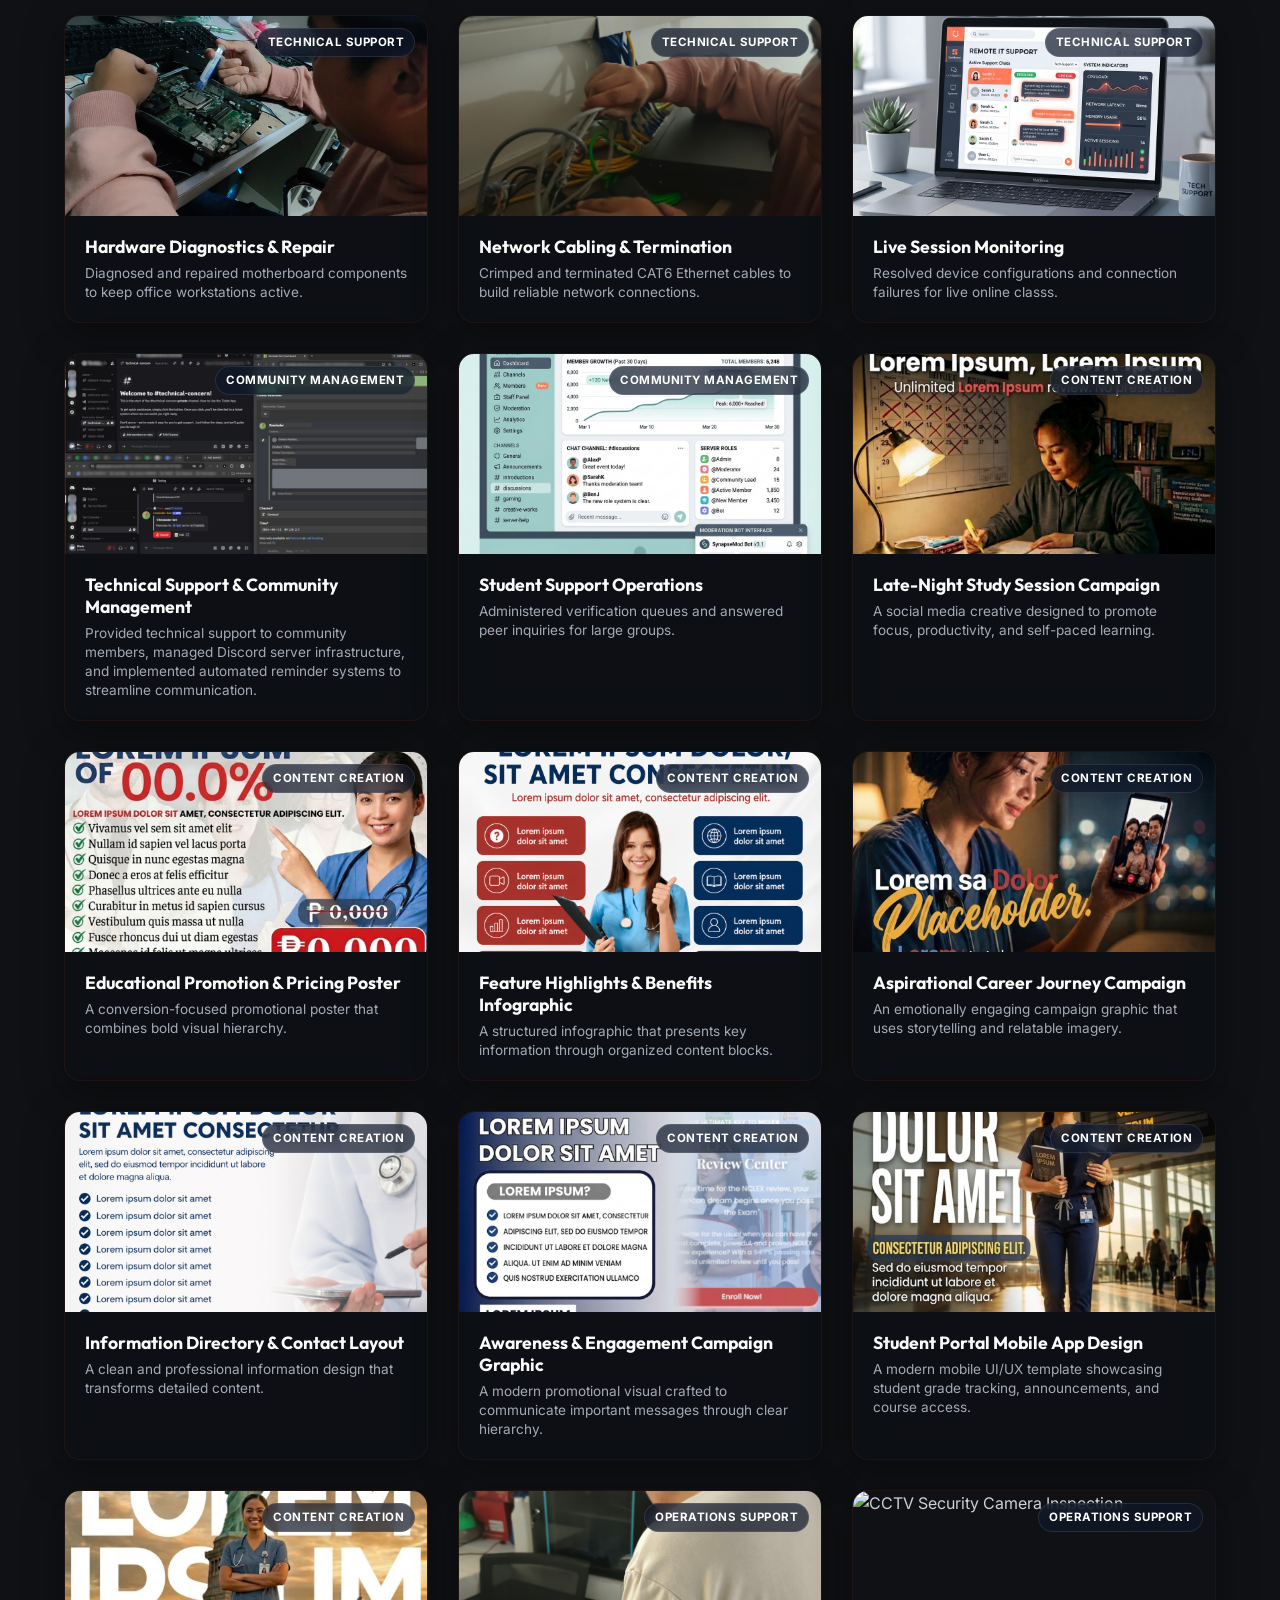
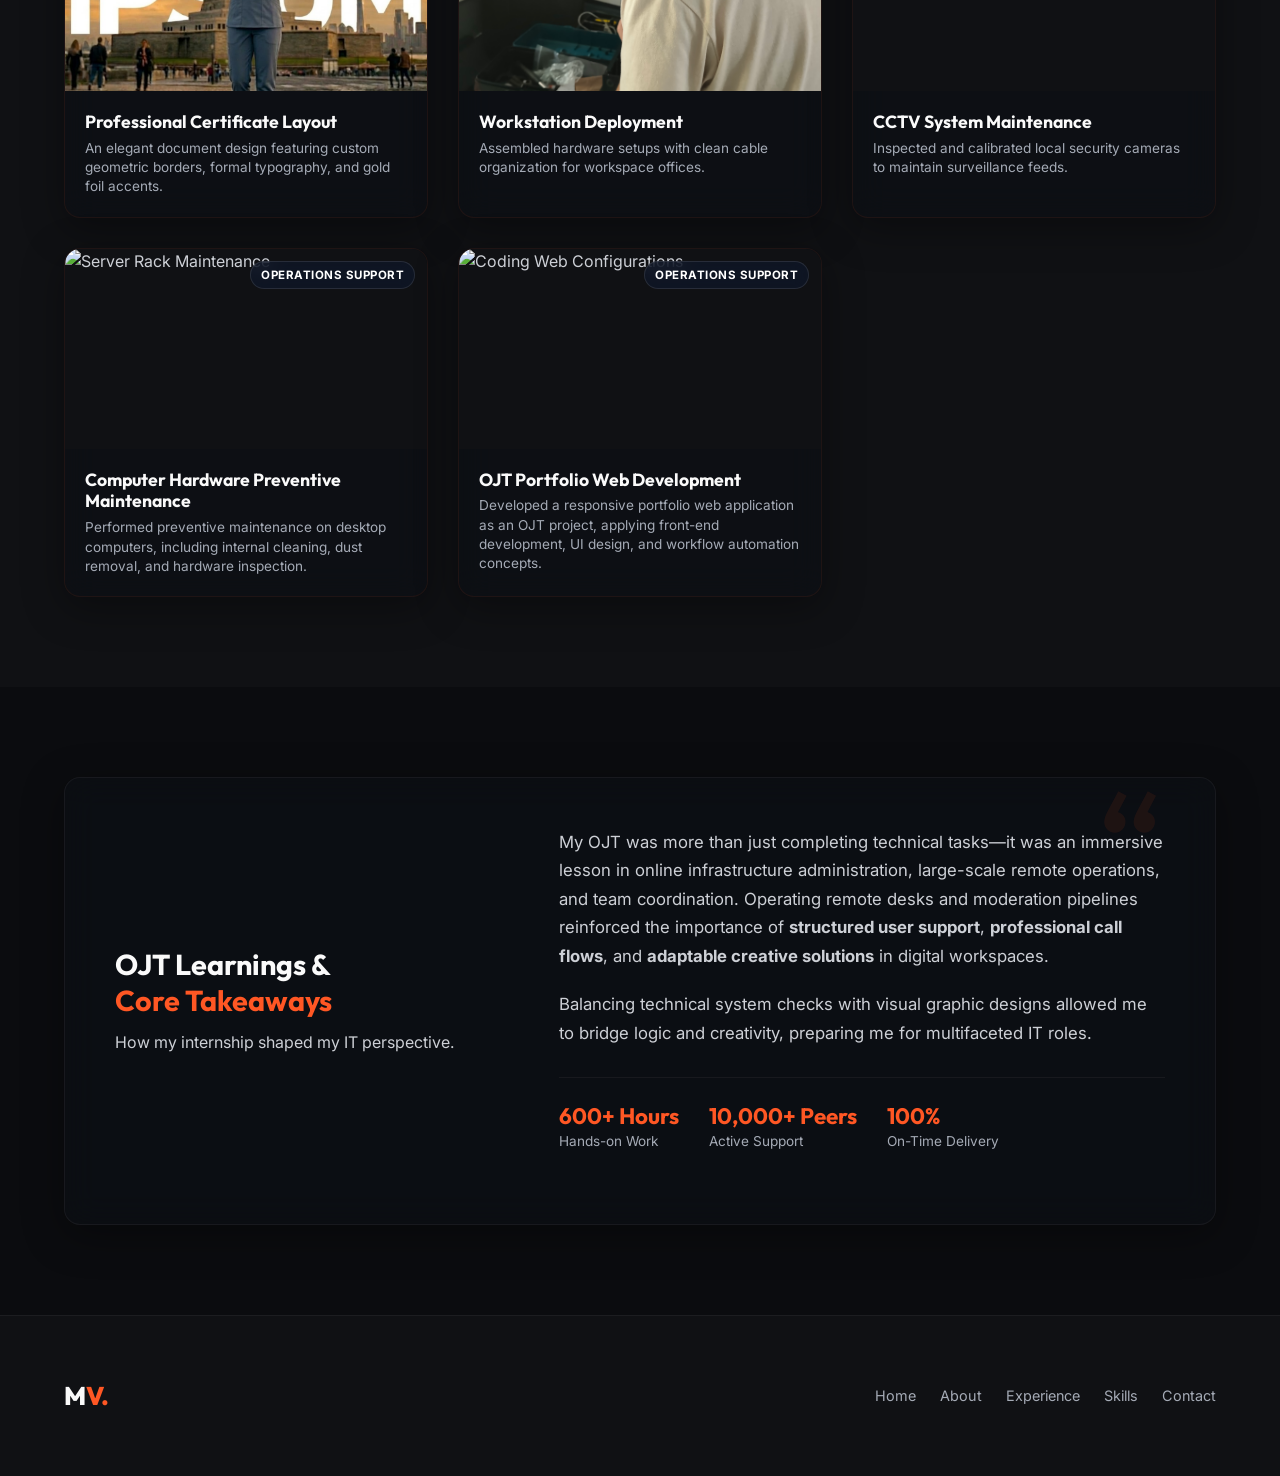
==== commit 4689f3ef: "Remove copyright footer section from OJT showcase" ====
--- a/ojt.html
+++ b/ojt.html
@@ -983,9 +983,6 @@
                     </ul>
                 </nav>
             </div>
-            <div class="footer-bottom">
-                <p>&copy; 2026 Mark Vincent N. Peligros. All rights reserved. OJT Showcase Extension.</p>
-            </div>
         </div>
     </footer>
 
